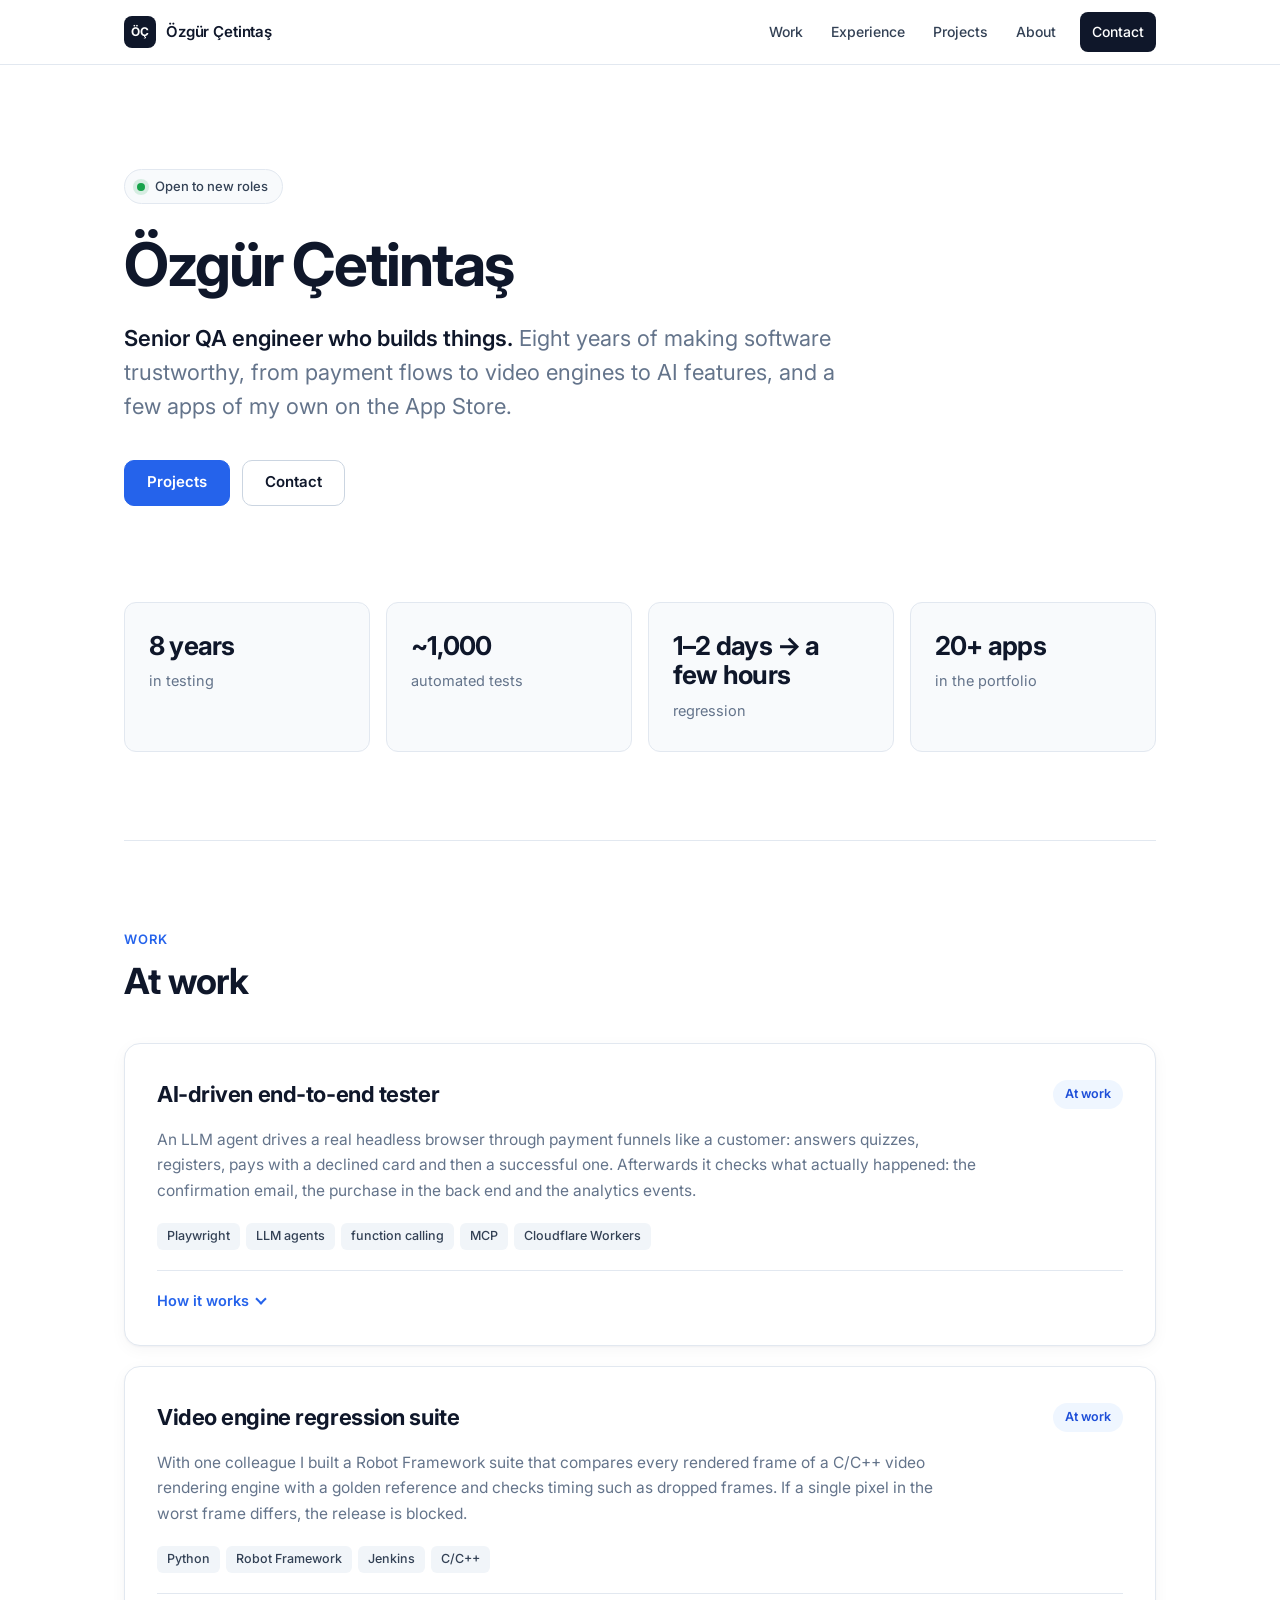
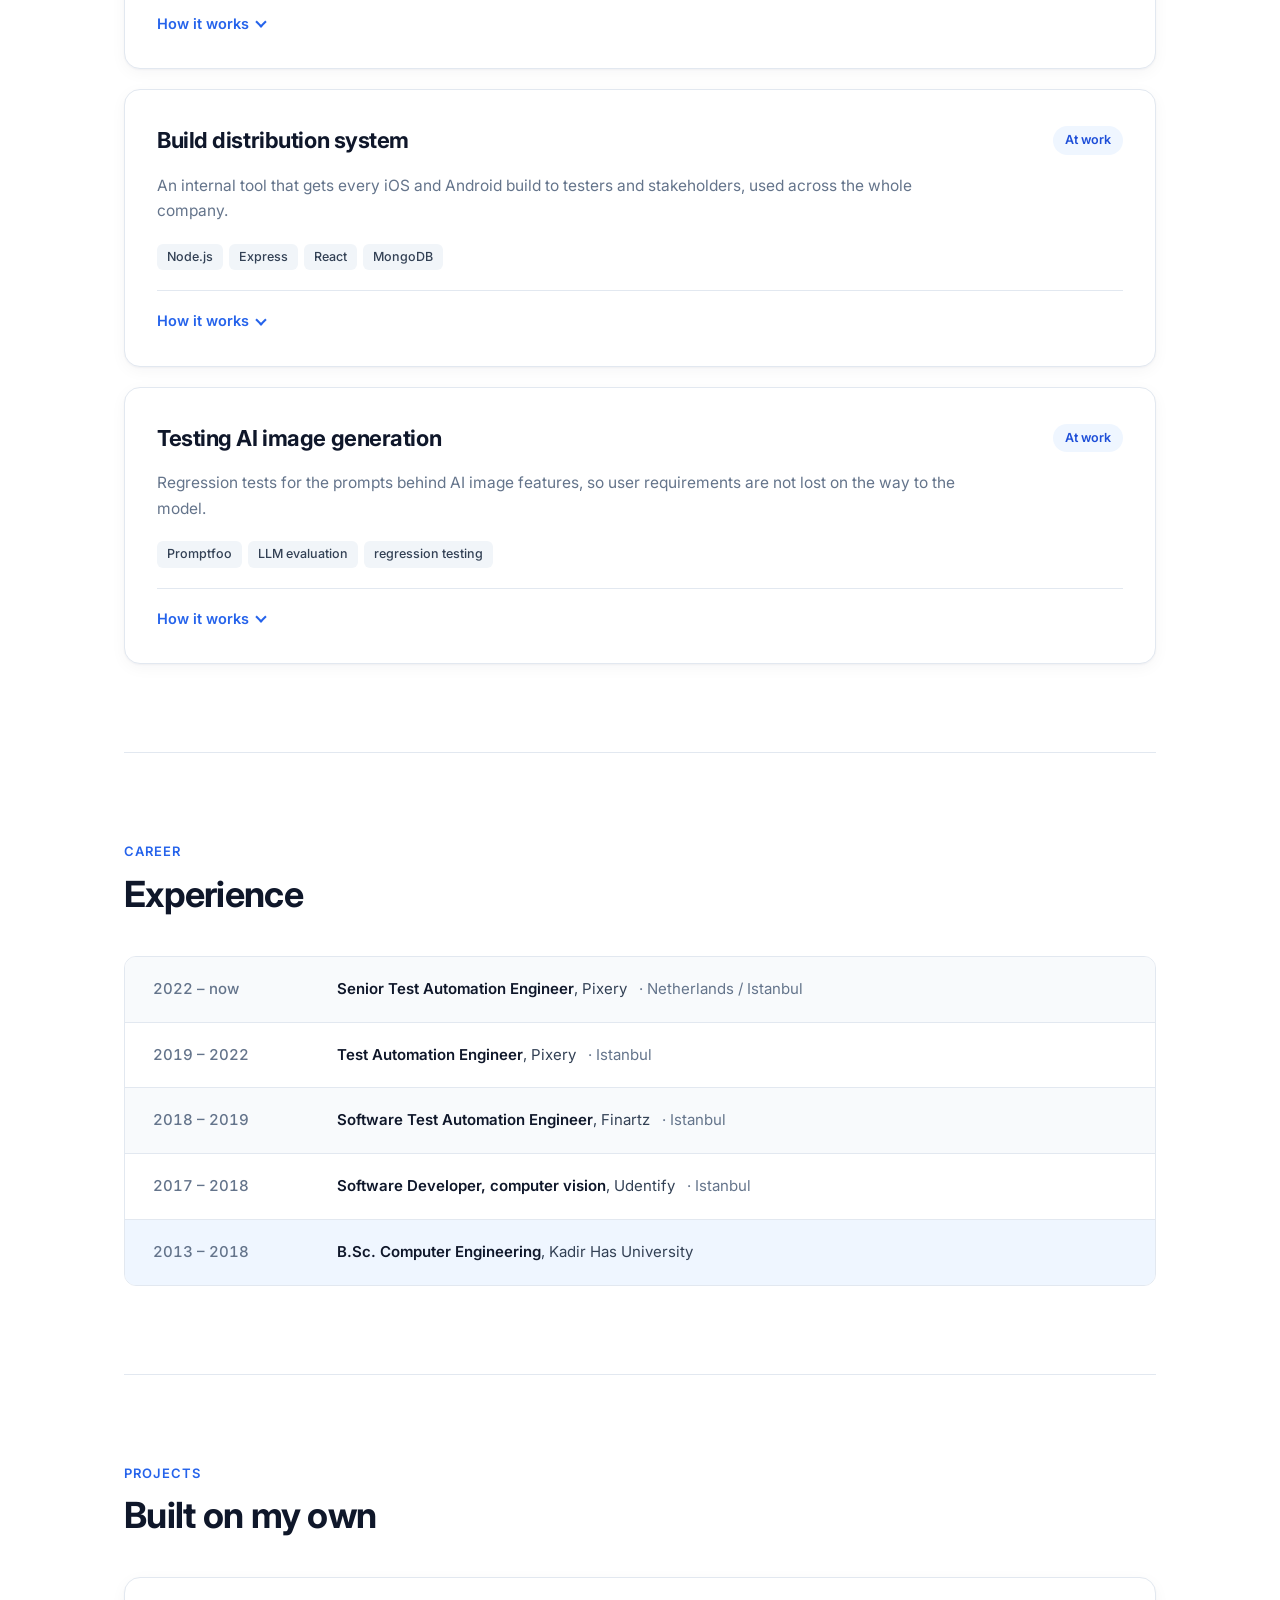
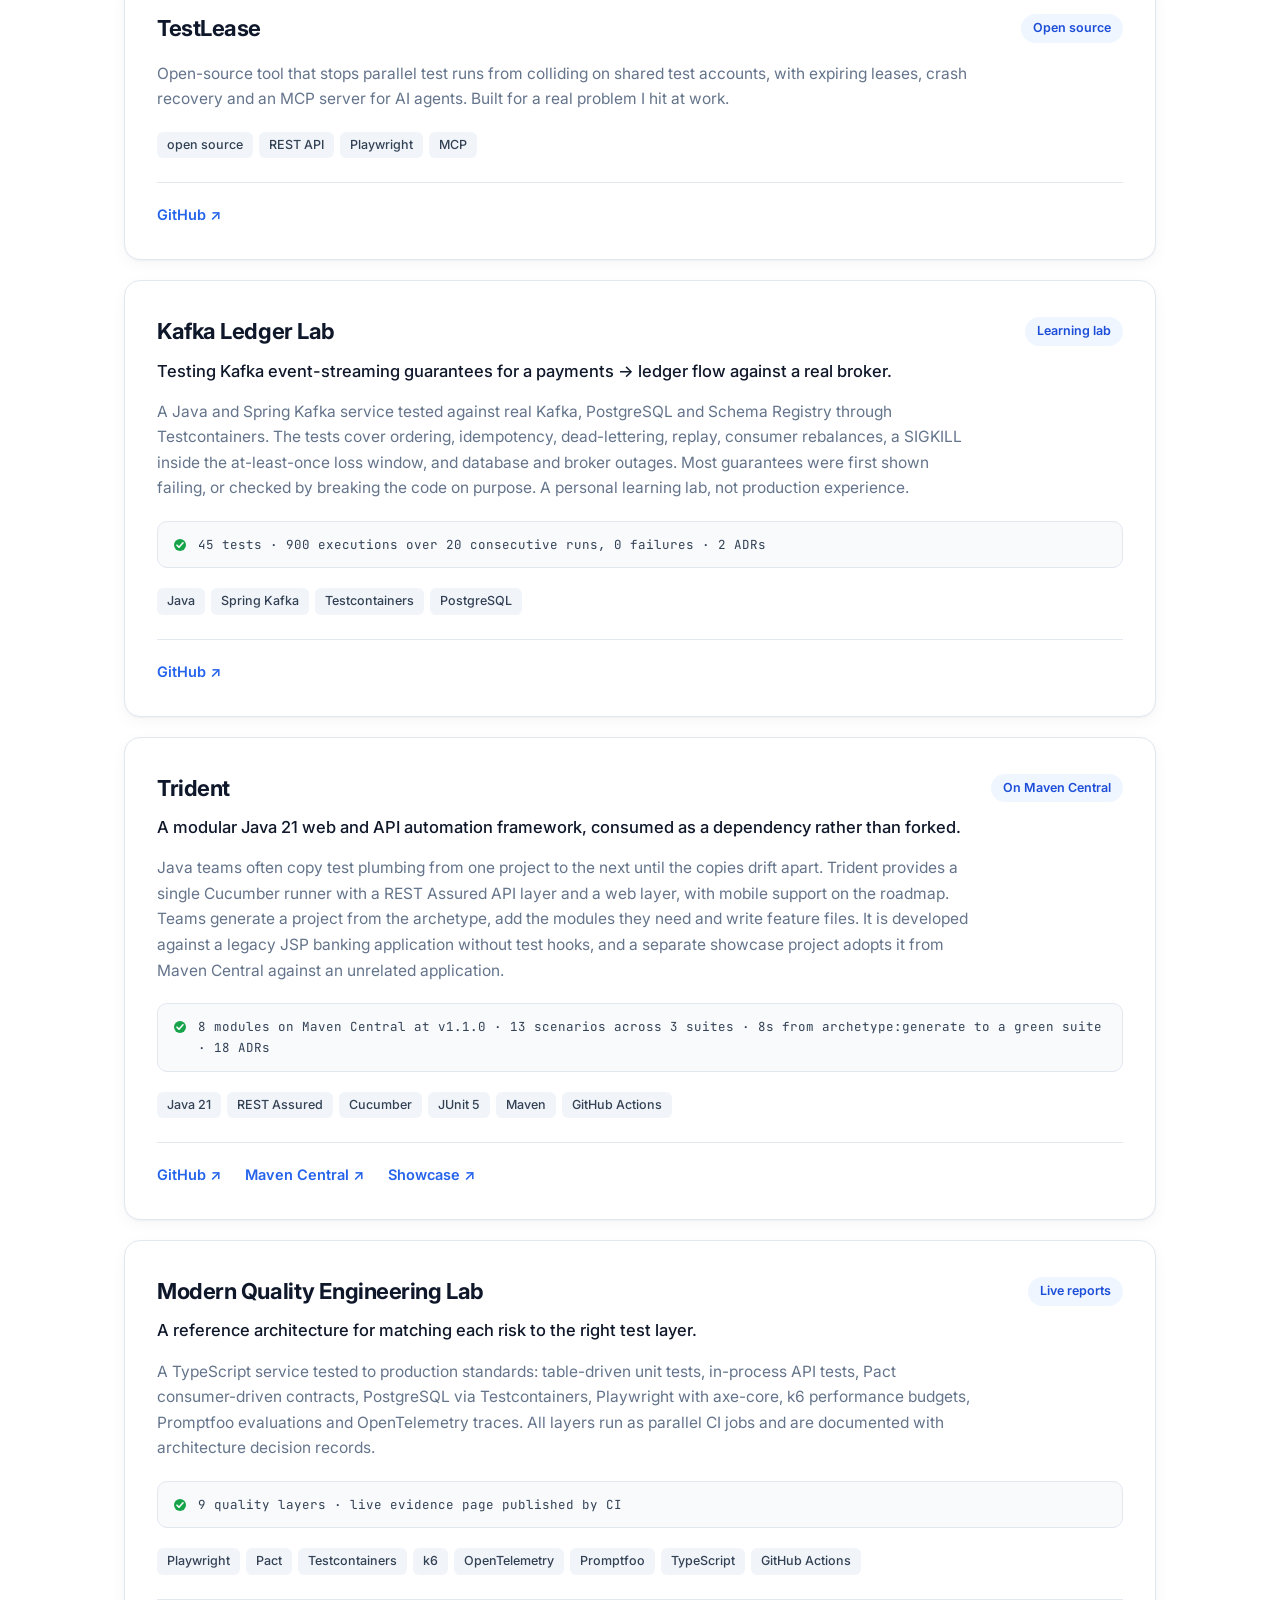
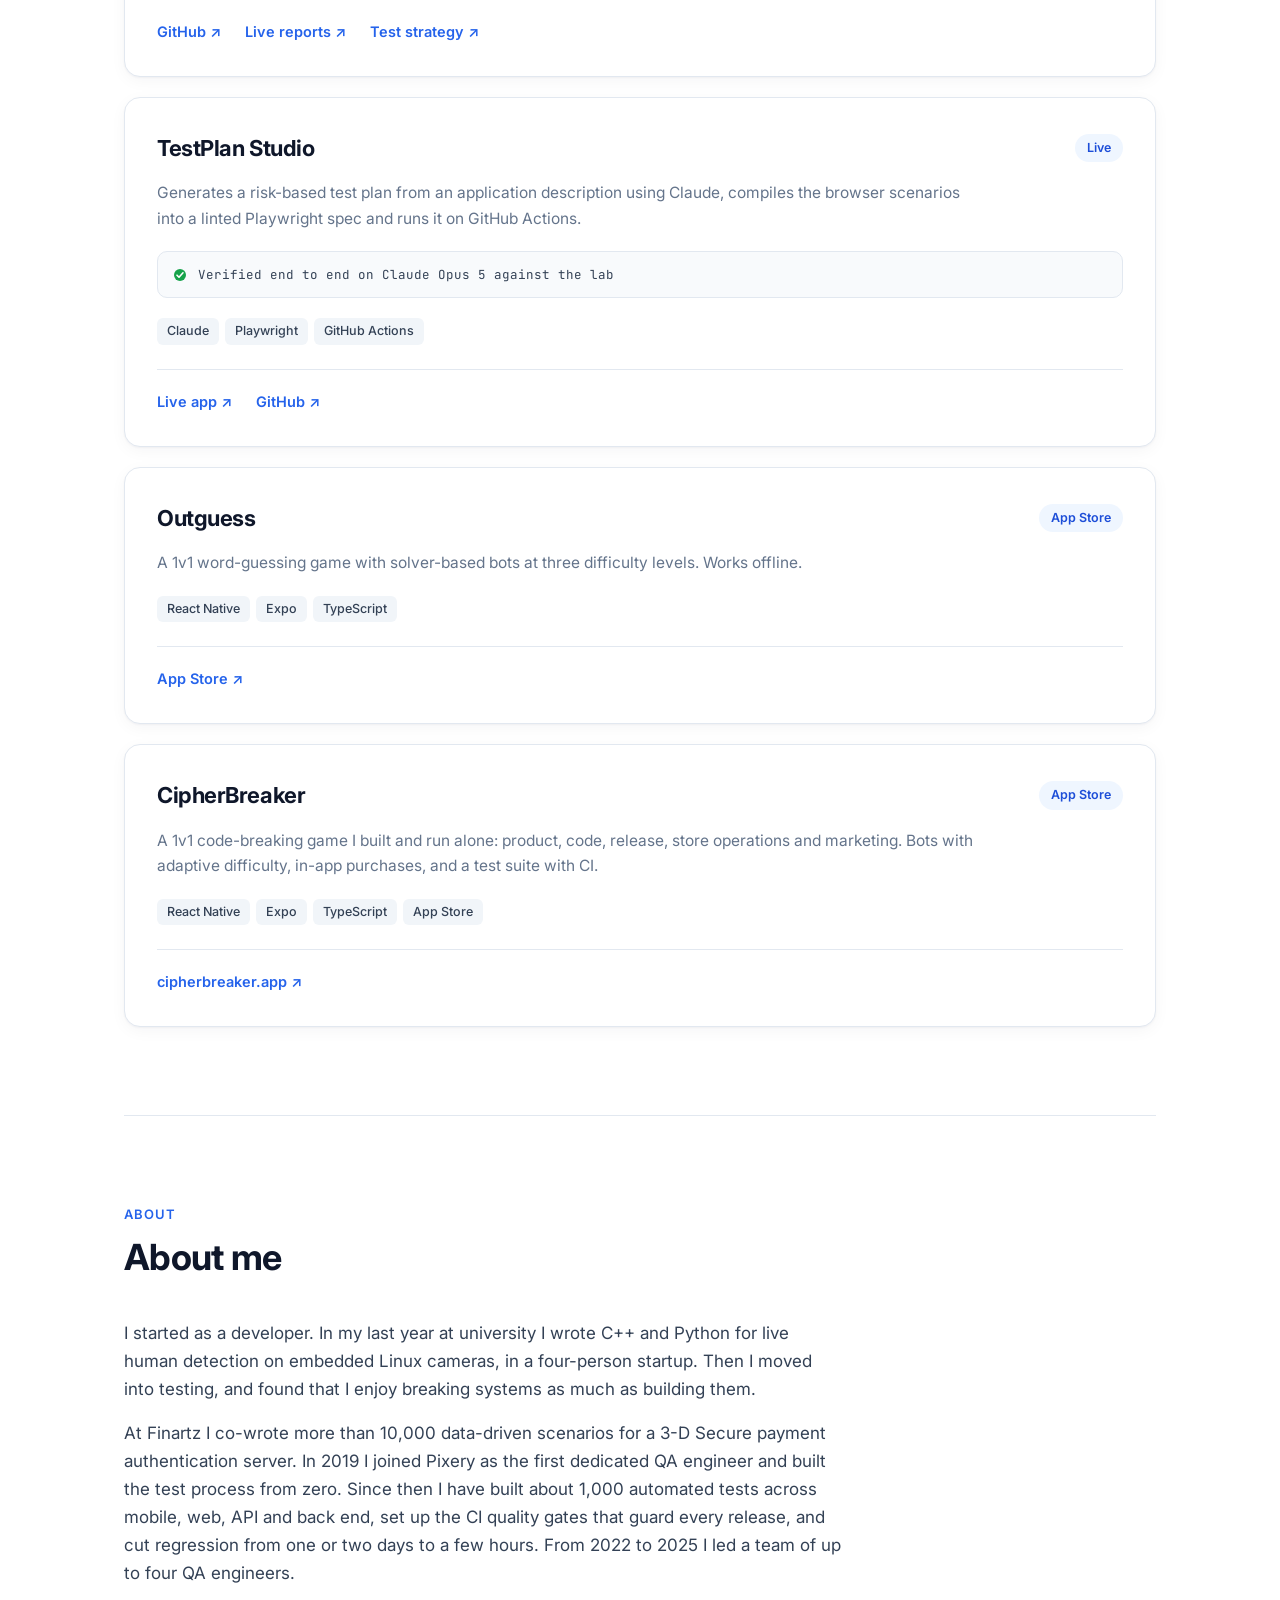
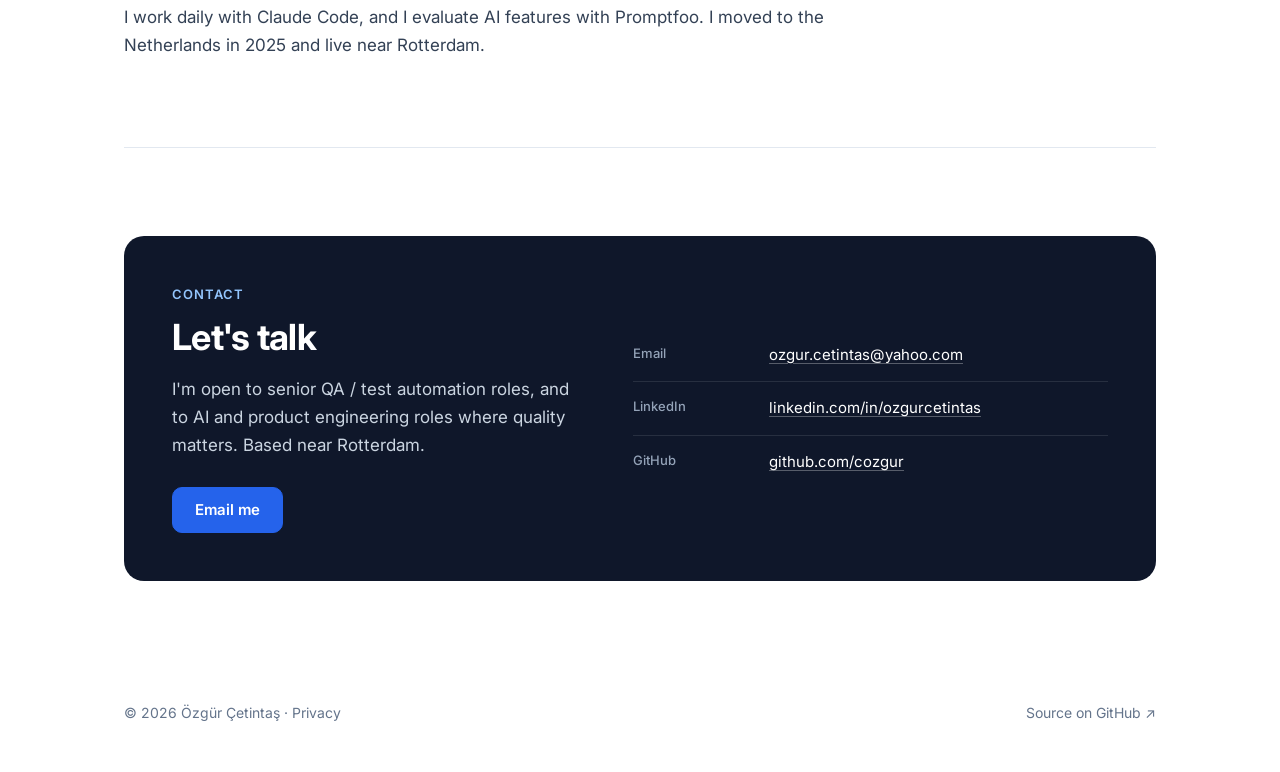
==== site/index.html @ e29d18ba "Add the Kafka Ledger Lab card, second in "Built on my own" - Learning-lab badge; links to github.com" ====
<!doctype html>
<html lang="en">
  <head>
    <meta charset="utf-8" />
    <meta name="viewport" content="width=device-width, initial-scale=1" />
    <title>Özgür Çetintaş - Quality Engineer &amp; Builder</title>
    <meta
      name="description"
      content="Senior QA engineer who builds things. Eight years of making software trustworthy, from payment flows to video engines to AI features, and a few apps of my own on the App Store."
    />
    <meta name="color-scheme" content="light" />
    <meta property="og:title" content="Özgür Çetintaş - Quality Engineer &amp; Builder" />
    <meta property="og:description" content="Senior QA engineer who builds things. Eight years of making software trustworthy, from payment flows to video engines to AI features, and a few apps of my own on the App Store." />
    <meta property="og:url" content="https://ozgurcetintas.dev/" />
    <meta property="og:type" content="website" />
    <meta property="og:image" content="https://ozgurcetintas.dev/assets/og.png?v=2026-11" />
    <meta property="og:image:alt" content="Özgür Çetintaş - Quality Engineer &amp; Builder" />
    <meta property="og:image:width" content="1200" />
    <meta property="og:image:height" content="630" />
    <meta name="twitter:card" content="summary_large_image" />
    <meta name="twitter:title" content="Özgür Çetintaş - Quality Engineer &amp; Builder" />
    <meta name="twitter:description" content="Senior QA engineer who builds things. Eight years of making software trustworthy, from payment flows to video engines to AI features, and a few apps of my own on the App Store." />
    <meta name="twitter:image" content="https://ozgurcetintas.dev/assets/og.png?v=2026-11" />
    <link rel="canonical" href="https://ozgurcetintas.dev/" />
    <link rel="icon" href="data:image/svg+xml,%3Csvg xmlns='http://www.w3.org/2000/svg' viewBox='0 0 32 32'%3E%3Crect width='32' height='32' rx='7' fill='%230F172A'/%3E%3Ctext x='16' y='21.5' text-anchor='middle' font-family='Arial,sans-serif' font-weight='700' font-size='14' fill='%23FFFFFF'%3E%C3%96%C3%87%3C/text%3E%3C/svg%3E" />
    <link rel="preconnect" href="https://fonts.googleapis.com" />
    <link rel="preconnect" href="https://fonts.gstatic.com" crossorigin />
    <link
      href="https://fonts.googleapis.com/css2?family=Inter:wght@400;500;600;700&family=JetBrains+Mono:wght@400;500&display=swap"
      rel="stylesheet"
    />
    <link rel="stylesheet" href="styles.css?v=2026-11c" />
    <script type="application/ld+json">
      {
        "@context": "https://schema.org",
        "@type": "Person",
        "name": "Özgür Çetintaş",
        "jobTitle": "Senior Test Automation Engineer",
        "url": "https://ozgurcetintas.dev/",
        "address": { "@type": "PostalAddress", "addressLocality": "Rotterdam area", "addressCountry": "NL" },
        "alumniOf": "Kadir Has University",
        "sameAs": ["https://www.linkedin.com/in/ozgurcetintas/", "https://github.com/cozgur"],
        "knowsAbout": ["Test automation", "Playwright", "LLM agents", "MCP", "Robot Framework", "React Native", "TypeScript", "Python", "CI/CD", "LLM evaluation"]
      }
    </script>
  </head>
  <body>
    <a class="skip" href="#work">Skip to work</a>

    <header class="topbar">
      <div class="topbar-inner">
        <a class="brand" href="#top" aria-label="Özgür Çetintaş, back to top">
          <span class="monogram" aria-hidden="true">ÖÇ</span>
          <strong>Özgür Çetintaş</strong>
        </a>
        <nav class="topnav" aria-label="Page">
          <a href="#work">Work</a>
          <a href="#experience">Experience</a>
          <a href="#projects">Projects</a>
          <a href="#about">About</a>
          <a class="nav-cta" href="#contact">Contact</a>
        </nav>
      </div>
    </header>

    <main class="page" id="top">
      <!-- Hero -->
      <section class="hero" aria-labelledby="hero-title">
        <p class="status"><span class="dot" aria-hidden="true"></span>Open to new roles</p>
        <h1 id="hero-title">Özgür Çetintaş</h1>
        <p class="lede">
          <strong>Senior QA engineer who builds things.</strong> Eight years of making software trustworthy, from
          payment flows to video engines to AI features, and a few apps of my own on the App Store.
        </p>
        <div class="cta">
          <a class="btn primary" href="#projects">Projects</a>
          <a class="btn" href="#contact">Contact</a>
        </div>
      </section>

      <!-- Impact -->
      <section id="impact" class="impact-strip" aria-label="In numbers">
        <ul class="impact">
          <li class="tile">
            <span class="figure">8 years</span>
            <span class="caption">in testing</span>
          </li>
          <li class="tile">
            <span class="figure">~1,000</span>
            <span class="caption">automated tests</span>
          </li>
          <li class="tile">
            <span class="figure">1–2 days → a few hours</span>
            <span class="caption">regression</span>
          </li>
          <li class="tile">
            <span class="figure">20+ apps</span>
            <span class="caption">in the portfolio</span>
          </li>
        </ul>
      </section>

      <!-- At work -->
      <section id="work" aria-labelledby="work-title">
        <div class="section-head">
          <p class="section-label">Work</p>
          <h2 id="work-title">At work</h2>
        </div>
        <ol class="cards">
          <li class="card">
            <header>
              <h3>AI-driven end-to-end tester</h3>
              <span class="stamp">At work</span>
            </header>
            <p class="desc">
              An LLM agent drives a real headless browser through payment funnels like a customer: answers quizzes,
              registers, pays with a declined card and then a successful one. Afterwards it checks what actually
              happened: the confirmation email, the purchase in the back end and the analytics events.
            </p>
            <ul class="badges" aria-label="Technologies">
              <li>Playwright</li><li>LLM agents</li><li>function calling</li><li>MCP</li><li>Cloudflare Workers</li>
            </ul>
            <details class="how">
              <summary>How it works</summary>
              <dl>
                <div>
                  <dt>Problem</dt>
                  <dd>Our internal funnel builder ships many onboarding, quiz and paywall funnels, each ending in a real registration and payment. Checking them by hand before and after every release did not scale, and nobody had asked for automation. I built it on my own initiative.</dd>
                </div>
                <div>
                  <dt>What I built</dt>
                  <dd>A Playwright headless browser driven by an LLM agent (function calling) that reads the accessibility tree and acts like a customer: answers the quiz, registers, pays with a declined card and then a successful one in payment-provider sandboxes. Then it checks real outcomes, not the UI: the confirmation email, the purchase granted in the back end and the analytics events. It runs from the editor, on a schedule for regression, or from an AI assistant through MCP tools, with A/B variants, locales and viewports. Each run leaves step logs, screenshots, a session replay and a Slack alert on failure.</dd>
                </div>
                <div>
                  <dt>What it caught</dt>
                  <dd>Reviewing the tester&rsquo;s own code, I found retry logic that could charge a payment twice (I fixed it) and a race condition in the cancel flow (a developer fixed it).</dd>
                </div>
              </dl>
            </details>
          </li>

          <li class="card">
            <header>
              <h3>Video engine regression suite</h3>
              <span class="stamp">At work</span>
            </header>
            <p class="desc">
              With one colleague I built a Robot Framework suite that compares every rendered frame of a C/C++ video
              rendering engine with a golden reference and checks timing such as dropped frames. If a single pixel in
              the worst frame differs, the release is blocked.
            </p>
            <ul class="badges" aria-label="Technologies">
              <li>Python</li><li>Robot Framework</li><li>Jenkins</li><li>C/C++</li>
            </ul>
            <details class="how">
              <summary>How it works</summary>
              <dl>
                <div>
                  <dt>Problem</dt>
                  <dd>Our core product was a cross-platform video rendering engine with a C/C++ core. Regressions were checked by a manually triggered process, and visual or timing bugs could reach a release.</dd>
                </div>
                <div>
                  <dt>What I built</dt>
                  <dd>In 2021, with one colleague, a Robot Framework suite with our own Python keyword libraries, running in Jenkins and still in use. It compares every rendered frame with a golden reference (PSNR on the worst frame, plus bit-exact MD5 checks per frame), and analyses timing from frame timestamps: jitter, dropped and duplicated frames. A fault injector generates streams with known defects to prove the checks actually detect them. Suites are tagged by requirement and run in parallel.</dd>
                </div>
                <div>
                  <dt>What it changed</dt>
                  <dd>Any result below the threshold blocked the release. It caught real failures caused by non-deterministic effects; each was root-caused with the engine team before the reference was updated. One flaky check taught me to verify the measurement first: the test sometimes captured a frame before rendering finished, so I made it wait for a reliable completion signal.</dd>
                </div>
              </dl>
            </details>
          </li>

          <li class="card">
            <header>
              <h3>Build distribution system</h3>
              <span class="stamp">At work</span>
            </header>
            <p class="desc">An internal tool that gets every iOS and Android build to testers and stakeholders, used across the whole company.</p>
            <ul class="badges" aria-label="Technologies">
              <li>Node.js</li><li>Express</li><li>React</li><li>MongoDB</li>
            </ul>
            <details class="how">
              <summary>How it works</summary>
              <dl>
                <div>
                  <dt>Problem</dt>
                  <dd>Testers and stakeholders needed the right app build quickly, with clear versions, across many apps.</dd>
                </div>
                <div>
                  <dt>What I built</dt>
                  <dd>A web app on the MERN stack (MongoDB, Express, React, Node.js) that distributes IPA and APK builds and tracks versions, similar to TestFlight or Firebase App Distribution. I wrote it around 2024 and still maintain it.</dd>
                </div>
              </dl>
            </details>
          </li>

          <li class="card">
            <header>
              <h3>Testing AI image generation</h3>
              <span class="stamp">At work</span>
            </header>
            <p class="desc">Regression tests for the prompts behind AI image features, so user requirements are not lost on the way to the model.</p>
            <ul class="badges" aria-label="Technologies">
              <li>Promptfoo</li><li>LLM evaluation</li><li>regression testing</li>
            </ul>
            <details class="how">
              <summary>How it works</summary>
              <dl>
                <div>
                  <dt>Problem</dt>
                  <dd>In our image-generation features, a user&rsquo;s requirement, for example a specific colour or &ldquo;no text or logo&rdquo;, could get lost while the app built the prompt for the model.</dd>
                </div>
                <div>
                  <dt>What I built</dt>
                  <dd>Promptfoo test scenarios that check the generated prompt against the user&rsquo;s requirements, and re-run the same inputs after every template change to compare old and new versions. The images themselves are reviewed manually.</dd>
                </div>
                <div>
                  <dt>What it changed</dt>
                  <dd>I made mandatory requirements explicit in the template and added each failure to regression. Store reviews complaining about irrelevant images went down.</dd>
                </div>
              </dl>
            </details>
          </li>
        </ol>
      </section>

      <!-- Experience -->
      <section id="experience" aria-labelledby="experience-title">
        <div class="section-head">
          <p class="section-label">Career</p>
          <h2 id="experience-title">Experience</h2>
        </div>
        <dl class="matrix timeline">
          <div>
            <dt>2022 – now</dt>
            <dd><strong>Senior Test Automation Engineer</strong>, Pixery <span>Netherlands / Istanbul</span></dd>
          </div>
          <div>
            <dt>2019 – 2022</dt>
            <dd><strong>Test Automation Engineer</strong>, Pixery <span>Istanbul</span></dd>
          </div>
          <div>
            <dt>2018 – 2019</dt>
            <dd><strong>Software Test Automation Engineer</strong>, Finartz <span>Istanbul</span></dd>
          </div>
          <div>
            <dt>2017 – 2018</dt>
            <dd><strong>Software Developer, computer vision</strong>, Udentify <span>Istanbul</span></dd>
          </div>
          <div class="edu">
            <dt>2013 – 2018</dt>
            <dd><strong>B.Sc. Computer Engineering</strong>, Kadir Has University</dd>
          </div>
        </dl>
      </section>

      <!-- Built on my own -->
      <section id="projects" aria-labelledby="projects-title">
        <div class="section-head">
          <p class="section-label">Projects</p>
          <h2 id="projects-title">Built on my own</h2>
        </div>
        <ol class="cards">
          <li class="card">
            <header>
              <h3>TestLease</h3>
              <span class="stamp">Open source</span>
            </header>
            <p class="desc">
              Open-source tool that stops parallel test runs from colliding on shared test accounts, with expiring
              leases, crash recovery and an MCP server for AI agents. Built for a real problem I hit at work.
            </p>
            <ul class="badges" aria-label="Technologies">
              <li>open source</li><li>REST API</li><li>Playwright</li><li>MCP</li>
            </ul>
            <p class="links">
              <a href="https://github.com/testlease/testlease" target="_blank" rel="noopener">GitHub ↗</a>
            </p>
          </li>

          <li class="card">
            <header>
              <h3>Kafka Ledger Lab</h3>
              <span class="stamp">Learning lab</span>
            </header>
            <p class="summary">Testing Kafka event-streaming guarantees for a payments → ledger flow against a real broker.</p>
            <p class="desc">
              A Java and Spring Kafka service tested against real Kafka, PostgreSQL and Schema Registry through
              Testcontainers. The tests cover ordering, idempotency, dead-lettering, replay, consumer rebalances, a
              SIGKILL inside the at-least-once loss window, and database and broker outages. Most guarantees were first
              shown failing, or checked by breaking the code on purpose. A personal learning lab, not production experience.
            </p>
            <p class="facts">45 tests · 900 executions over 20 consecutive runs, 0 failures · 2 ADRs</p>
            <ul class="badges" aria-label="Technologies">
              <li>Java</li><li>Spring Kafka</li><li>Testcontainers</li><li>PostgreSQL</li>
            </ul>
            <p class="links">
              <a href="https://github.com/cozgur/kafka-ledger-lab-java" target="_blank" rel="noopener">GitHub ↗</a>
            </p>
          </li>

          <li class="card">
            <header>
              <h3>Trident</h3>
              <span class="stamp">On Maven Central</span>
            </header>
            <p class="summary">A modular Java 21 web and API automation framework, consumed as a dependency rather than forked.</p>
            <p class="desc">
              Java teams often copy test plumbing from one project to the next until the copies drift apart. Trident
              provides a single Cucumber runner with a REST Assured API layer and a web layer, with mobile support on
              the roadmap. Teams generate a project from the archetype, add the modules they need and write feature files.
              It is developed against a legacy JSP banking application without test hooks, and a separate showcase
              project adopts it from Maven Central against an unrelated application.
            </p>
            <p class="facts" data-facts="trident">8 modules on Maven Central at v1.1.0 · 13 scenarios across 3 suites · 8s from archetype:generate to a green suite · 18 ADRs</p>
            <ul class="badges" aria-label="Technologies">
              <li>Java 21</li><li>REST Assured</li><li>Cucumber</li><li>JUnit 5</li><li>Maven</li><li>GitHub Actions</li>
            </ul>
            <p class="links">
              <a href="https://github.com/cozgur/trident" target="_blank" rel="noopener">GitHub ↗</a>
              <a href="https://central.sonatype.com/namespace/dev.ozgurcetintas.trident" target="_blank" rel="noopener">Maven Central ↗</a>
              <a href="https://github.com/cozgur/trident-showcase" target="_blank" rel="noopener">Showcase ↗</a>
            </p>
          </li>

          <li class="card">
            <header>
              <h3>Modern Quality Engineering Lab</h3>
              <span class="stamp">Live reports</span>
            </header>
            <p class="summary">A reference architecture for matching each risk to the right test layer.</p>
            <p class="desc">
              A TypeScript service tested to production standards: table-driven unit tests, in-process API tests,
              Pact consumer-driven contracts, PostgreSQL via Testcontainers, Playwright with axe-core, k6 performance
              budgets, Promptfoo evaluations and OpenTelemetry traces. All layers run as parallel CI jobs and are
              documented with architecture decision records.
            </p>
            <p class="facts" data-facts="lab">9 quality layers · live evidence page published by CI</p>
            <ul class="badges" aria-label="Technologies">
              <li>Playwright</li><li>Pact</li><li>Testcontainers</li><li>k6</li><li>OpenTelemetry</li><li>Promptfoo</li><li>TypeScript</li><li>GitHub Actions</li>
            </ul>
            <p class="links">
              <a href="https://github.com/cozgur/modern-quality-engineering-lab" target="_blank" rel="noopener">GitHub ↗</a>
              <a href="https://lab.ozgurcetintas.dev/" target="_blank" rel="noopener">Live reports ↗</a>
              <a href="https://github.com/cozgur/modern-quality-engineering-lab/blob/main/docs/test-strategy.md" target="_blank" rel="noopener">Test strategy ↗</a>
            </p>
          </li>

          <li class="card">
            <header>
              <h3>TestPlan Studio</h3>
              <span class="stamp">Live</span>
            </header>
            <p class="desc">
              Generates a risk-based test plan from an application description using Claude, compiles the browser
              scenarios into a linted Playwright spec and runs it on GitHub Actions.
            </p>
            <p class="facts" data-facts="studio">Verified end to end on Claude Opus 5 against the lab</p>
            <ul class="badges" aria-label="Technologies">
              <li>Claude</li><li>Playwright</li><li>GitHub Actions</li>
            </ul>
            <p class="links">
              <a href="https://studio.ozgurcetintas.dev/" target="_blank" rel="noopener">Live app ↗</a>
              <a href="https://github.com/cozgur/testplan-studio" target="_blank" rel="noopener">GitHub ↗</a>
            </p>
          </li>

          <li class="card">
            <header>
              <h3>Outguess</h3>
              <span class="stamp">App Store</span>
            </header>
            <p class="desc">A 1v1 word-guessing game with solver-based bots at three difficulty levels. Works offline.</p>
            <ul class="badges" aria-label="Technologies">
              <li>React Native</li><li>Expo</li><li>TypeScript</li>
            </ul>
            <p class="links">
              <a href="https://apps.apple.com/app/id6808974621" target="_blank" rel="noopener">App Store ↗</a>
            </p>
          </li>

          <li class="card">
            <header>
              <h3>CipherBreaker</h3>
              <span class="stamp">App Store</span>
            </header>
            <p class="desc">
              A 1v1 code-breaking game I built and run alone: product, code, release, store operations and marketing.
              Bots with adaptive difficulty, in-app purchases, and a test suite with CI.
            </p>
            <ul class="badges" aria-label="Technologies">
              <li>React Native</li><li>Expo</li><li>TypeScript</li><li>App Store</li>
            </ul>
            <p class="links">
              <a href="https://cipherbreaker.app" target="_blank" rel="noopener">cipherbreaker.app ↗</a>
            </p>
          </li>

          <!--
          <li class="card">
            <header>
              <h3>Postklar</h3>
              <span class="stamp">Coming soon</span>
            </header>
            <p class="desc">An iOS app that explains official letters in 50+ languages, coming soon.</p>
          </li>
          -->
        </ol>
      </section>

      <!-- About -->
      <section id="about" aria-labelledby="about-title">
        <div class="section-head">
          <p class="section-label">About</p>
          <h2 id="about-title">About me</h2>
        </div>
        <div class="prose">
          <p>
            I started as a developer. In my last year at university I wrote C++ and Python for live human detection on
            embedded Linux cameras, in a four-person startup. Then I moved into testing, and found that I enjoy breaking
            systems as much as building them.
          </p>
          <p>
            At Finartz I co-wrote more than 10,000 data-driven scenarios for a 3-D Secure payment authentication
            server. In 2019 I joined Pixery as the first dedicated QA engineer and built the test process from zero.
            Since then I have built about 1,000 automated tests across mobile, web, API and back end, set up the CI
            quality gates that guard every release, and cut regression from one or two days to a few hours. From 2022
            to 2025 I led a team of up to four QA engineers.
          </p>
          <p>
            I work daily with Claude Code, and I evaluate AI features with Promptfoo. I moved to the Netherlands in
            2025 and live near Rotterdam.
          </p>
        </div>
      </section>

      <!-- Contact -->
      <section id="contact" aria-labelledby="contact-title">
        <div class="contact-panel">
          <div class="contact-intro">
            <p class="section-label">Contact</p>
            <h2 id="contact-title">Let's talk</h2>
            <p>
              I'm open to senior QA / test automation roles, and to AI and product engineering roles where quality
              matters. Based near Rotterdam.
            </p>
            <a class="btn primary email" data-user="ozgur.cetintas" data-domain="yahoo.com" data-keep-label href="#contact">Email me</a>
          </div>
          <dl class="contact">
            <div>
              <dt>Email</dt>
              <dd><a class="email" data-user="ozgur.cetintas" data-domain="yahoo.com" href="#contact">ozgur.cetintas [at] yahoo.com</a></dd>
            </div>
            <div>
              <dt>LinkedIn</dt>
              <dd><a href="https://www.linkedin.com/in/ozgurcetintas/" target="_blank" rel="noopener">linkedin.com/in/ozgurcetintas</a></dd>
            </div>
            <div>
              <dt>GitHub</dt>
              <dd><a href="https://github.com/cozgur" target="_blank" rel="noopener">github.com/cozgur</a></dd>
            </div>
          </dl>
        </div>
      </section>
    </main>

    <footer class="footer">
      <span>© 2026 Özgür Çetintaş · <a href="privacy/">Privacy</a></span>
      <span><a href="https://github.com/cozgur/ozgurcetintas.dev" target="_blank" rel="noopener">Source on GitHub ↗</a></span>
    </footer>
    <script>
      // The address is assembled here so it never sits in the HTML for scrapers.
      document.querySelectorAll('a.email').forEach((a) => {
        const address = a.dataset.user + '@' + a.dataset.domain;
        a.href = 'mailto:' + address;
        if (!a.hasAttribute('data-keep-label')) a.textContent = address;
      });
    </script>
  </body>
</html>
---- site/styles.css ----
/* ozgurcetintas.dev: a clean, single-page professional portfolio. */

:root {
  --bg: #ffffff;
  --bg-soft: #f8fafc;
  --surface: #ffffff;
  --ink: #0f172a;
  --ink-2: #334155;
  --muted: #64748b;
  --line: #e2e8f0;
  --line-strong: #cbd5e1;
  --accent: #2563eb;
  --accent-ink: #1d4ed8;
  --accent-soft: #eff6ff;
  --ok: #16a34a;
  --radius: 12px;
  --shadow: 0 1px 2px rgba(15, 23, 42, 0.04), 0 4px 16px rgba(15, 23, 42, 0.04);
  --shadow-hover: 0 2px 4px rgba(15, 23, 42, 0.05), 0 12px 32px rgba(15, 23, 42, 0.08);
  --sans: 'Inter', system-ui, -apple-system, 'Segoe UI', Roboto, sans-serif;
  --mono: 'JetBrains Mono', ui-monospace, SFMono-Regular, Menlo, monospace;
  --max: 1080px;
}

*,
*::before,
*::after {
  box-sizing: border-box;
}

html {
  scroll-behavior: smooth;
  scroll-padding-top: 80px;
  -webkit-text-size-adjust: 100%;
}

body {
  margin: 0;
  background: var(--bg);
  color: var(--ink-2);
  font: 16px/1.65 var(--sans);
  -webkit-font-smoothing: antialiased;
  text-rendering: optimizeLegibility;
}

h1,
h2,
h3 {
  color: var(--ink);
  margin: 0;
  letter-spacing: -0.02em;
}

p {
  margin: 0;
}

a {
  color: var(--accent);
  text-decoration: none;
}

a:hover {
  color: var(--accent-ink);
  text-decoration: underline;
  text-underline-offset: 3px;
}

a:focus-visible,
.btn:focus-visible {
  outline: 2px solid var(--accent);
  outline-offset: 3px;
  border-radius: 6px;
}

.mono {
  font-family: var(--mono);
  font-size: 0.9em;
}

.skip {
  position: absolute;
  left: -9999px;
  top: 8px;
  z-index: 100;
  background: var(--ink);
  color: #fff;
  padding: 8px 14px;
  border-radius: 8px;
}

.skip:focus {
  left: 16px;
}

/* ---------- Top bar ---------- */

.topbar {
  position: sticky;
  top: 0;
  z-index: 50;
  background: rgba(255, 255, 255, 0.85);
  backdrop-filter: saturate(180%) blur(12px);
  -webkit-backdrop-filter: saturate(180%) blur(12px);
  border-bottom: 1px solid var(--line);
}

.topbar-inner {
  max-width: var(--max);
  margin: 0 auto;
  padding: 0 24px;
  height: 64px;
  display: flex;
  align-items: center;
  justify-content: space-between;
  gap: 24px;
}

.brand {
  display: inline-flex;
  align-items: center;
  gap: 10px;
  color: var(--ink);
  font-size: 15px;
}

.brand:hover {
  color: var(--ink);
  text-decoration: none;
}

.brand strong {
  font-weight: 600;
  letter-spacing: -0.01em;
}

.monogram {
  display: inline-grid;
  place-items: center;
  width: 32px;
  height: 32px;
  border-radius: 8px;
  background: var(--ink);
  color: #fff;
  font-size: 12px;
  font-weight: 700;
  letter-spacing: 0.02em;
}

.topnav {
  display: flex;
  align-items: center;
  gap: 4px;
}

.topnav a {
  color: var(--ink-2);
  font-size: 14px;
  font-weight: 500;
  padding: 8px 12px;
  border-radius: 8px;
}

.topnav a:hover {
  color: var(--ink);
  background: var(--bg-soft);
  text-decoration: none;
}

.topnav .nav-cta {
  margin-left: 8px;
  background: var(--ink);
  color: #fff;
}

.topnav .nav-cta:hover {
  background: #1e293b;
  color: #fff;
}

/* ---------- Layout ---------- */

.page {
  max-width: var(--max);
  margin: 0 auto;
  padding: 0 24px;
}

.page > section {
  padding: 88px 0;
  border-top: 1px solid var(--line);
}

.page > section:first-child {
  border-top: 0;
}

.section-head {
  max-width: 720px;
  margin-bottom: 40px;
}

.section-label {
  display: block;
  color: var(--accent);
  font-size: 13px;
  font-weight: 600;
  letter-spacing: 0.08em;
  text-transform: uppercase;
  margin-bottom: 10px;
}

.section-head h2,
.contact-intro h2 {
  font-size: clamp(28px, 3.4vw, 36px);
  line-height: 1.2;
  font-weight: 700;
}

.section-lede {
  margin-top: 16px;
  font-size: 17px;
  color: var(--muted);
}

/* ---------- Hero ---------- */

.hero {
  padding: 104px 0 96px !important;
}

.status {
  display: inline-flex;
  align-items: center;
  gap: 10px;
  padding: 6px 14px 6px 12px;
  border: 1px solid var(--line);
  border-radius: 999px;
  background: var(--bg-soft);
  color: var(--ink-2);
  font-size: 13px;
  font-weight: 500;
}

.dot {
  flex-shrink: 0;
  width: 8px;
  height: 8px;
  border-radius: 50%;
  background: var(--ok);
  box-shadow: 0 0 0 4px rgba(22, 163, 74, 0.15);
}

.hero h1 {
  margin-top: 28px;
  max-width: 860px;
  font-size: clamp(38px, 5.6vw, 60px);
  line-height: 1.08;
  font-weight: 700;
  letter-spacing: -0.035em;
}

.lede {
  margin-top: 24px;
  max-width: 720px;
  font-size: 22px;
  line-height: 1.55;
  color: var(--muted);
}

.lede strong {
  color: var(--ink);
  font-weight: 600;
}

.cta {
  margin-top: 36px;
  display: flex;
  flex-wrap: wrap;
  gap: 12px;
}

.btn {
  display: inline-flex;
  align-items: center;
  justify-content: center;
  height: 46px;
  padding: 0 22px;
  border-radius: 10px;
  border: 1px solid var(--line-strong);
  background: var(--surface);
  color: var(--ink);
  font-size: 15px;
  font-weight: 600;
  transition: background 0.15s, border-color 0.15s, transform 0.15s;
}

.btn:hover {
  text-decoration: none;
  color: var(--ink);
  border-color: var(--ink-2);
  transform: translateY(-1px);
}

.btn.primary {
  background: var(--accent);
  border-color: var(--accent);
  color: #fff;
}

.btn.primary:hover {
  background: var(--accent-ink);
  border-color: var(--accent-ink);
  color: #fff;
}

.btn.ghost {
  border-color: transparent;
  color: var(--ink-2);
}

.btn.ghost:hover {
  background: var(--bg-soft);
  border-color: transparent;
}

/* ---------- Impact ---------- */

.impact {
  list-style: none;
  margin: 0;
  padding: 0;
  display: grid;
  grid-template-columns: repeat(4, 1fr);
  gap: 16px;
}

.tile {
  display: flex;
  flex-direction: column;
  gap: 10px;
  padding: 28px 24px;
  border: 1px solid var(--line);
  border-radius: var(--radius);
  background: var(--bg-soft);
}

.impact-strip {
  padding: 0 0 88px !important;
  border-top: 0 !important;
}

.figure {
  color: var(--ink);
  font-size: 26px;
  line-height: 1.15;
  font-weight: 700;
  letter-spacing: -0.03em;
}

.caption {
  color: var(--muted);
  font-size: 14.5px;
  line-height: 1.55;
}

/* ---------- Fact lines (filled by scripts/facts.mjs) ---------- */

.facts {
  position: relative;
  margin-top: 14px;
  padding-left: 22px;
  color: var(--ink-2);
  font-family: var(--mono);
  font-size: 12.5px;
  line-height: 1.7;
}

.facts::before {
  content: '';
  position: absolute;
  left: 0;
  top: 5px;
  width: 12px;
  height: 12px;
  border-radius: 50%;
  background: var(--ok)
    url("data:image/svg+xml,%3Csvg xmlns='http://www.w3.org/2000/svg' viewBox='0 0 12 12'%3E%3Cpath d='M3 6.2l2 2 4-4.4' fill='none' stroke='white' stroke-width='1.6' stroke-linecap='round' stroke-linejoin='round'/%3E%3C/svg%3E")
    center / 12px no-repeat;
}

/* ---------- Project cards ---------- */

.cards {
  list-style: none;
  margin: 0;
  padding: 0;
  display: grid;
  gap: 20px;
}

.card {
  padding: 32px;
  border: 1px solid var(--line);
  border-radius: 16px;
  background: var(--surface);
  box-shadow: var(--shadow);
  transition: box-shadow 0.2s, border-color 0.2s;
}

.card:hover {
  box-shadow: var(--shadow-hover);
  border-color: var(--line-strong);
}

.card header {
  display: flex;
  align-items: center;
  justify-content: space-between;
  gap: 16px;
  flex-wrap: wrap;
}

.card h3 {
  font-size: 22px;
  font-weight: 700;
}

.stamp {
  padding: 4px 12px;
  border-radius: 999px;
  background: var(--accent-soft);
  color: var(--accent-ink);
  font-size: 12.5px;
  font-weight: 600;
  white-space: nowrap;
}

.card .summary {
  margin-top: 8px;
  color: var(--ink);
  font-size: 16.5px;
  font-weight: 500;
}

.card .desc {
  margin-top: 14px;
  color: var(--muted);
  font-size: 15.5px;
  max-width: 820px;
}

.card .facts {
  margin-top: 20px;
  padding: 12px 16px 12px 40px;
  border-radius: 10px;
  background: var(--bg-soft);
  border: 1px solid var(--line);
}

.card .facts::before {
  left: 16px;
  top: 17px;
}

.badges {
  list-style: none;
  margin: 20px 0 0;
  padding: 0;
  display: flex;
  flex-wrap: wrap;
  gap: 6px;
}

.badges li {
  padding: 3px 10px;
  border-radius: 6px;
  background: #f1f5f9;
  color: var(--ink-2);
  font-size: 12.5px;
  font-weight: 500;
}

.links {
  margin-top: 24px;
  padding-top: 20px;
  border-top: 1px solid var(--line);
  display: flex;
  flex-wrap: wrap;
  gap: 8px 24px;
}

.links a {
  font-size: 14.5px;
  font-weight: 600;
}

/* ---------- "How it works" detail on work cards ---------- */

.how {
  margin-top: 20px;
  border-top: 1px solid var(--line);
  padding-top: 16px;
}

.how summary {
  display: inline-flex;
  align-items: center;
  gap: 8px;
  cursor: pointer;
  list-style: none;
  color: var(--accent);
  font-size: 14.5px;
  font-weight: 600;
  border-radius: 6px;
}

.how summary::-webkit-details-marker {
  display: none;
}

.how summary::after {
  content: '';
  width: 8px;
  height: 8px;
  margin-top: -3px;
  border-right: 2px solid currentColor;
  border-bottom: 2px solid currentColor;
  transform: rotate(45deg);
  transition: transform 0.15s;
}

.how[open] summary::after {
  margin-top: 3px;
  transform: rotate(-135deg);
}

.how summary:hover {
  color: var(--accent-ink);
}

.how summary:focus-visible {
  outline: 2px solid var(--accent);
  outline-offset: 4px;
}

.how dl {
  margin: 16px 0 0;
  display: grid;
  gap: 14px;
  max-width: 820px;
}

.how dl > div {
  display: grid;
  grid-template-columns: 140px 1fr;
  gap: 16px;
}

.how dt {
  color: var(--ink);
  font-size: 14px;
  font-weight: 600;
}

.how dd {
  margin: 0;
  color: var(--ink-2);
  font-size: 15px;
  line-height: 1.65;
}

/* ---------- Experience ---------- */

.matrix {
  margin: 0;
  border: 1px solid var(--line);
  border-radius: var(--radius);
  overflow: hidden;
}

.matrix > div {
  display: grid;
  grid-template-columns: 240px 1fr;
  gap: 24px;
  padding: 20px 28px;
  border-top: 1px solid var(--line);
}

.matrix > div:first-child {
  border-top: 0;
}

.matrix > div:nth-child(odd) {
  background: var(--bg-soft);
}

.matrix dt {
  color: var(--ink);
  font-weight: 600;
  font-size: 15px;
}

.matrix dd {
  margin: 0;
  color: var(--ink-2);
  font-size: 15px;
}

.timeline > div {
  grid-template-columns: 160px 1fr;
}

.timeline dt {
  color: var(--muted);
  font-weight: 500;
  font-variant-numeric: tabular-nums;
}

.timeline dd strong {
  color: var(--ink);
  font-weight: 600;
}

.timeline dd span {
  margin-left: 8px;
  color: var(--muted);
}

.timeline dd span::before {
  content: '· ';
}

.timeline .edu {
  background: var(--accent-soft) !important;
}

/* ---------- Contact ---------- */

.contact-panel {
  display: grid;
  grid-template-columns: 1fr 1.15fr;
  gap: 48px;
  padding: 48px;
  border-radius: 20px;
  background: var(--ink);
  color: #cbd5e1;
}

.contact-panel .section-label {
  color: #93c5fd;
}

.contact-intro h2 {
  color: #fff;
}

.contact-intro p:not(.section-label) {
  margin: 16px 0 28px;
  font-size: 17px;
  color: #cbd5e1;
}

.contact {
  margin: 0;
  align-self: center;
}

.contact > div {
  display: grid;
  grid-template-columns: 120px 1fr;
  gap: 16px;
  padding: 14px 0;
  border-top: 1px solid rgba(255, 255, 255, 0.1);
}

.contact > div:first-child {
  border-top: 0;
}

.contact dt {
  color: #94a3b8;
  font-size: 13px;
  font-weight: 500;
}

.contact dd {
  margin: 0;
  color: #f1f5f9;
  font-size: 15px;
}

.contact a {
  color: #fff;
  text-decoration: underline;
  text-decoration-color: rgba(255, 255, 255, 0.3);
  text-underline-offset: 3px;
}

.contact a:hover {
  color: #93c5fd;
  text-decoration-color: currentColor;
}

/* ---------- Prose (privacy page) ---------- */

.prose {
  max-width: 720px;
}

.prose p {
  margin-top: 16px;
  font-size: 17px;
}

.prose p:first-child {
  margin-top: 0;
}

/* ---------- Footer ---------- */

.footer {
  max-width: var(--max);
  margin: 0 auto;
  padding: 32px 24px 48px;
  display: flex;
  justify-content: space-between;
  flex-wrap: wrap;
  gap: 12px;
  color: var(--muted);
  font-size: 14px;
}

.footer a {
  color: var(--muted);
}

.footer a:hover {
  color: var(--ink);
}

/* ---------- Responsive ---------- */

@media (max-width: 960px) {
  .impact {
    grid-template-columns: repeat(2, 1fr);
  }

  .contact-panel {
    grid-template-columns: 1fr;
    gap: 32px;
  }
}

@media (max-width: 720px) {
  .topbar-inner {
    padding: 0 16px;
    height: 56px;
  }

  .topnav a:not(.nav-cta) {
    display: none;
  }

  .page {
    padding: 0 16px;
  }

  .page > section {
    padding: 64px 0;
  }

  .hero {
    padding: 56px 0 64px !important;
  }

  .lede {
    font-size: 17px;
  }

  .status {
    border-radius: 14px;
    align-items: flex-start;
  }

  .status .dot {
    margin-top: 6px;
  }

  .cta .btn {
    flex: 1 1 auto;
  }

  .impact {
    grid-template-columns: 1fr 1fr;
  }

  .card {
    padding: 24px 20px;
  }

  .timeline dd span {
    display: block;
    margin-left: 0;
  }

  .how dl > div {
    grid-template-columns: 1fr;
    gap: 4px;
  }

  .matrix > div {
    grid-template-columns: 1fr;
    gap: 6px;
    padding: 18px 20px;
  }

  .contact-panel {
    padding: 32px 22px;
  }

  .contact > div {
    grid-template-columns: 1fr;
    gap: 2px;
  }

  .footer {
    padding: 28px 16px 40px;
  }
}

@media (prefers-reduced-motion: reduce) {
  html {
    scroll-behavior: auto;
  }

  .btn,
  .card,
  .how summary::after {
    transition: none;
  }
}
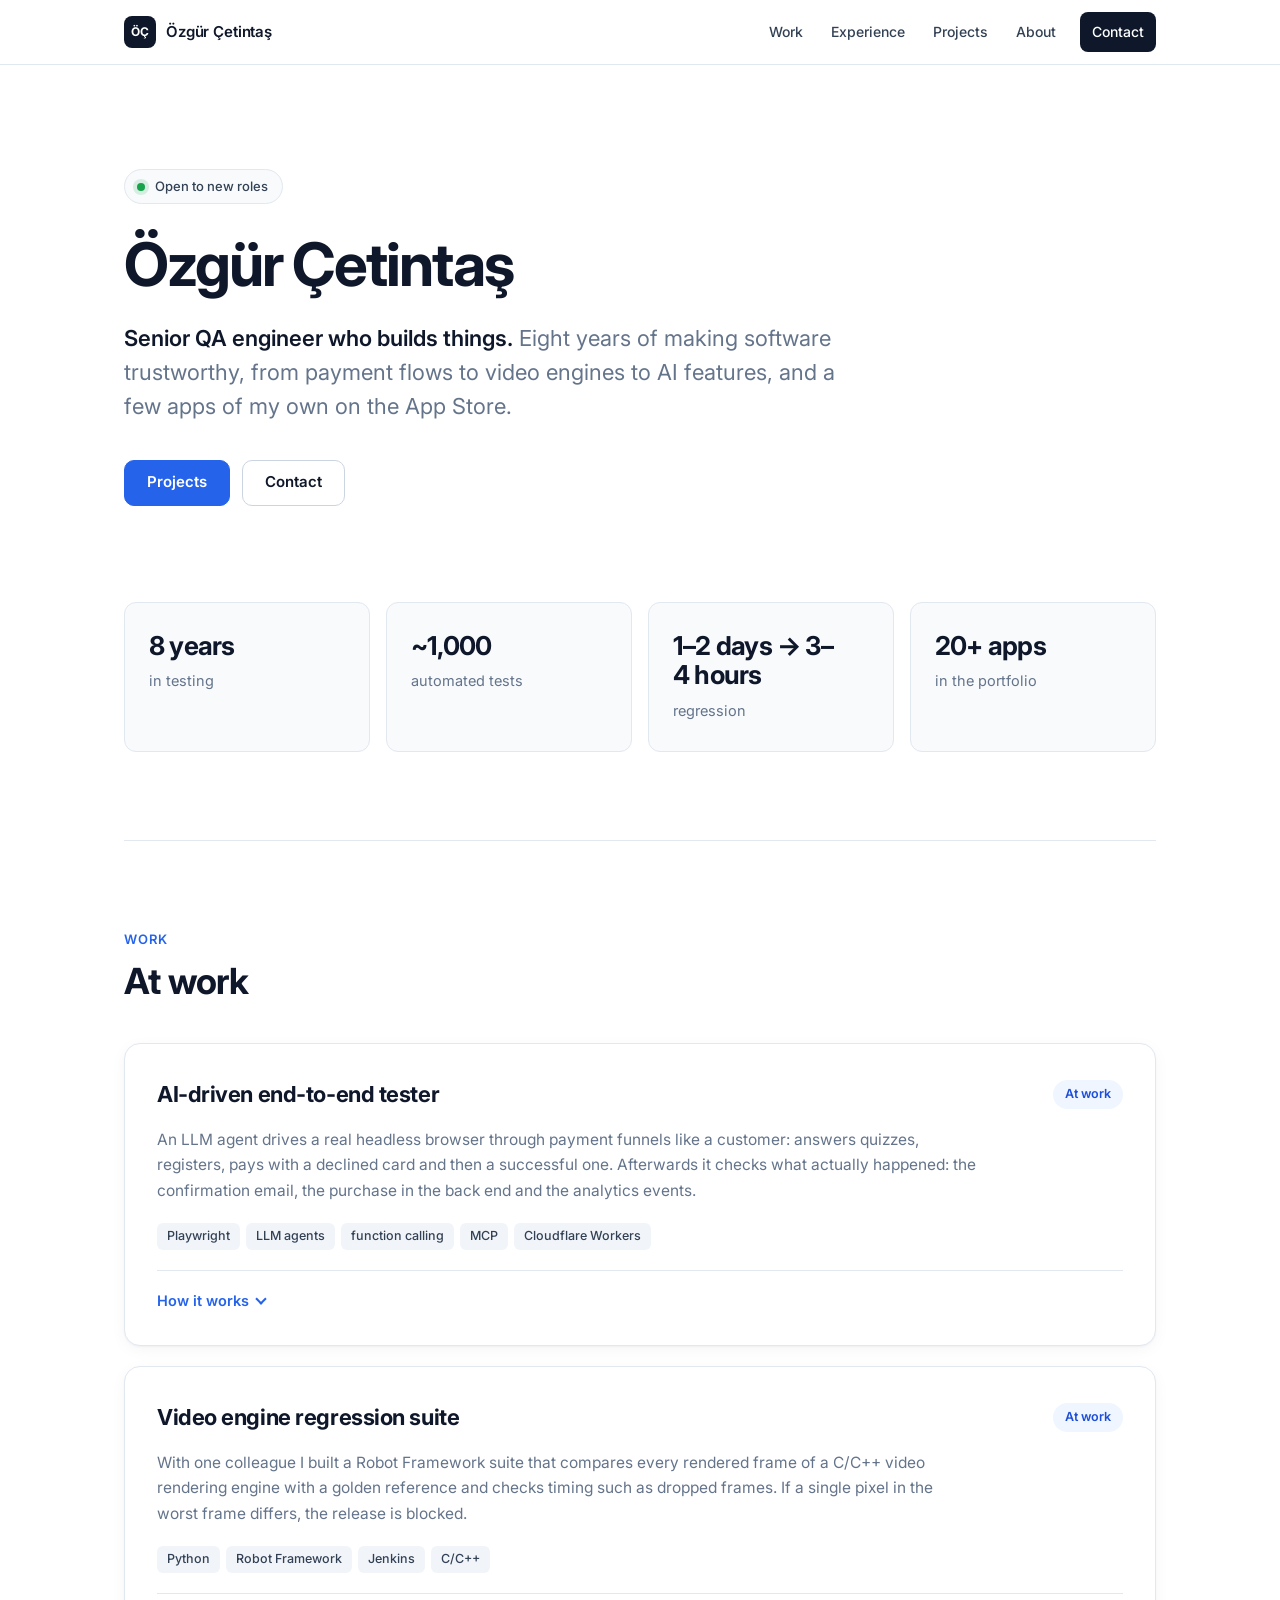
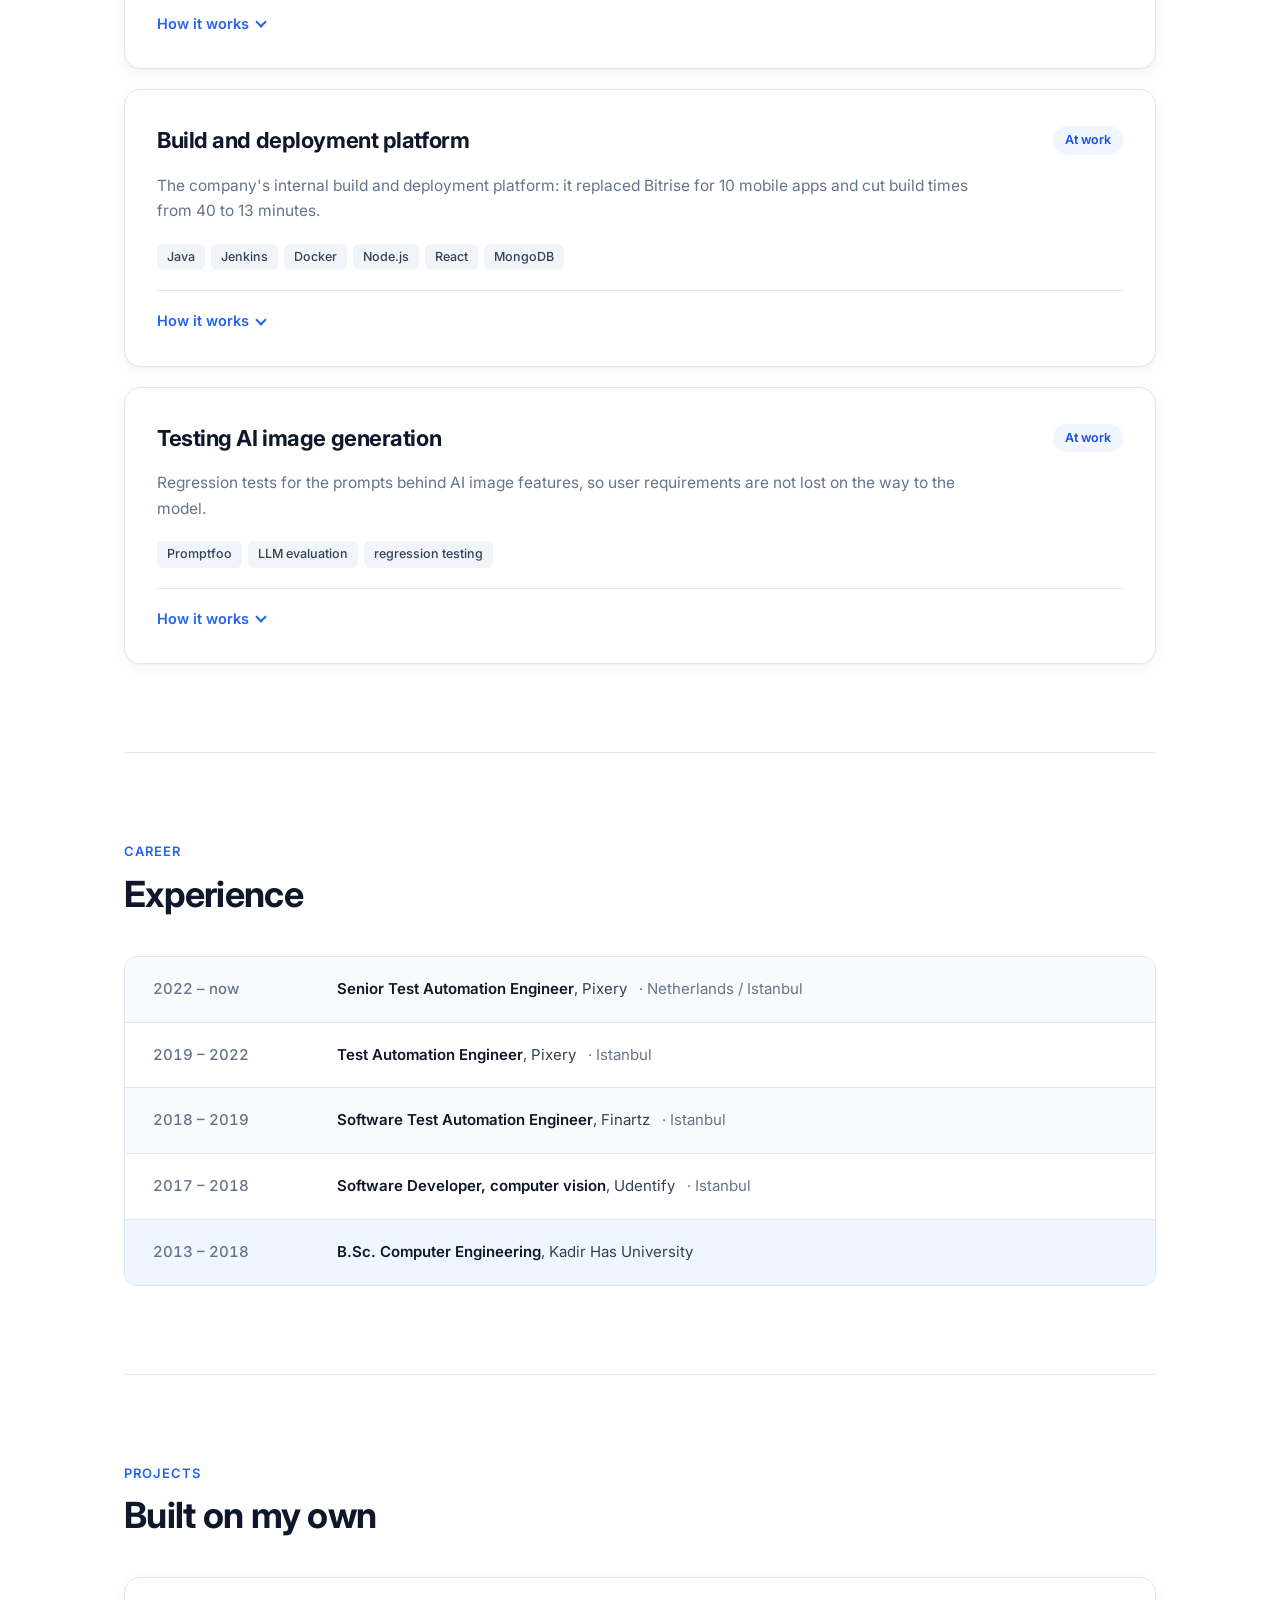
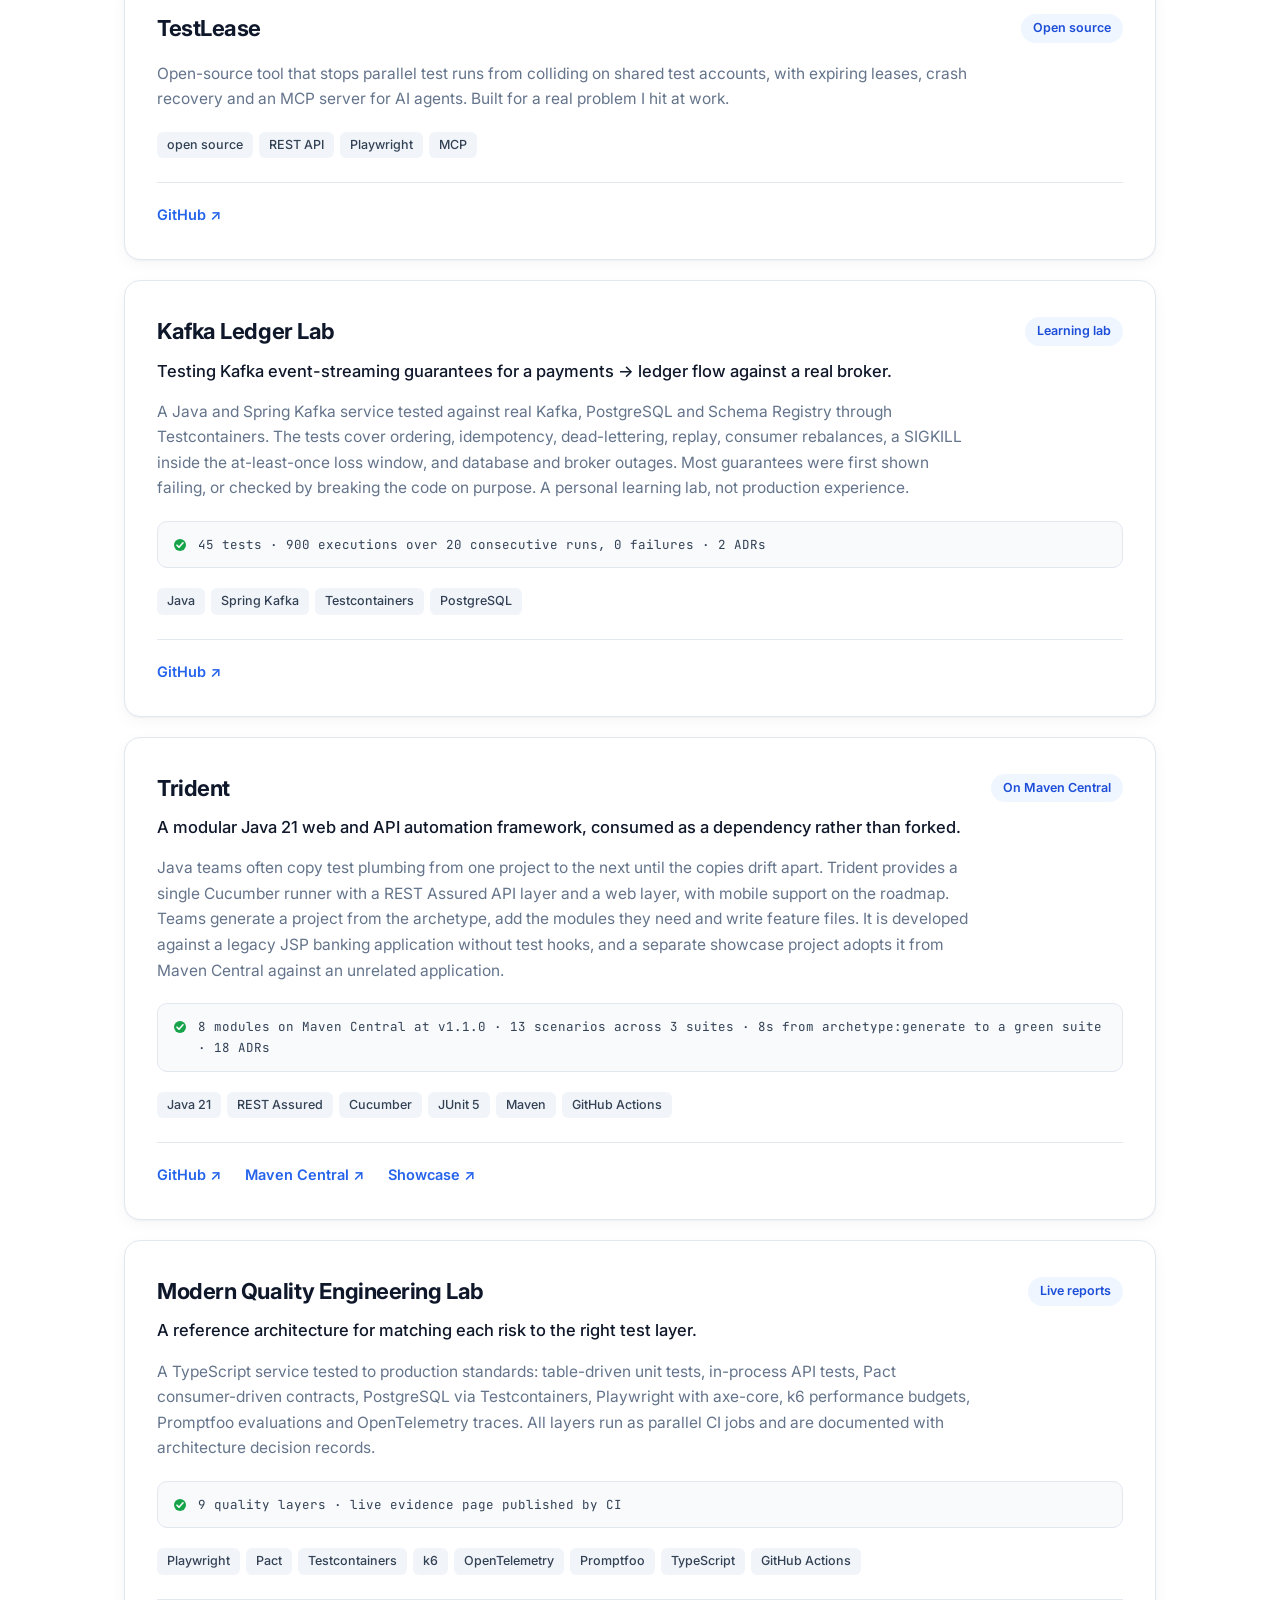
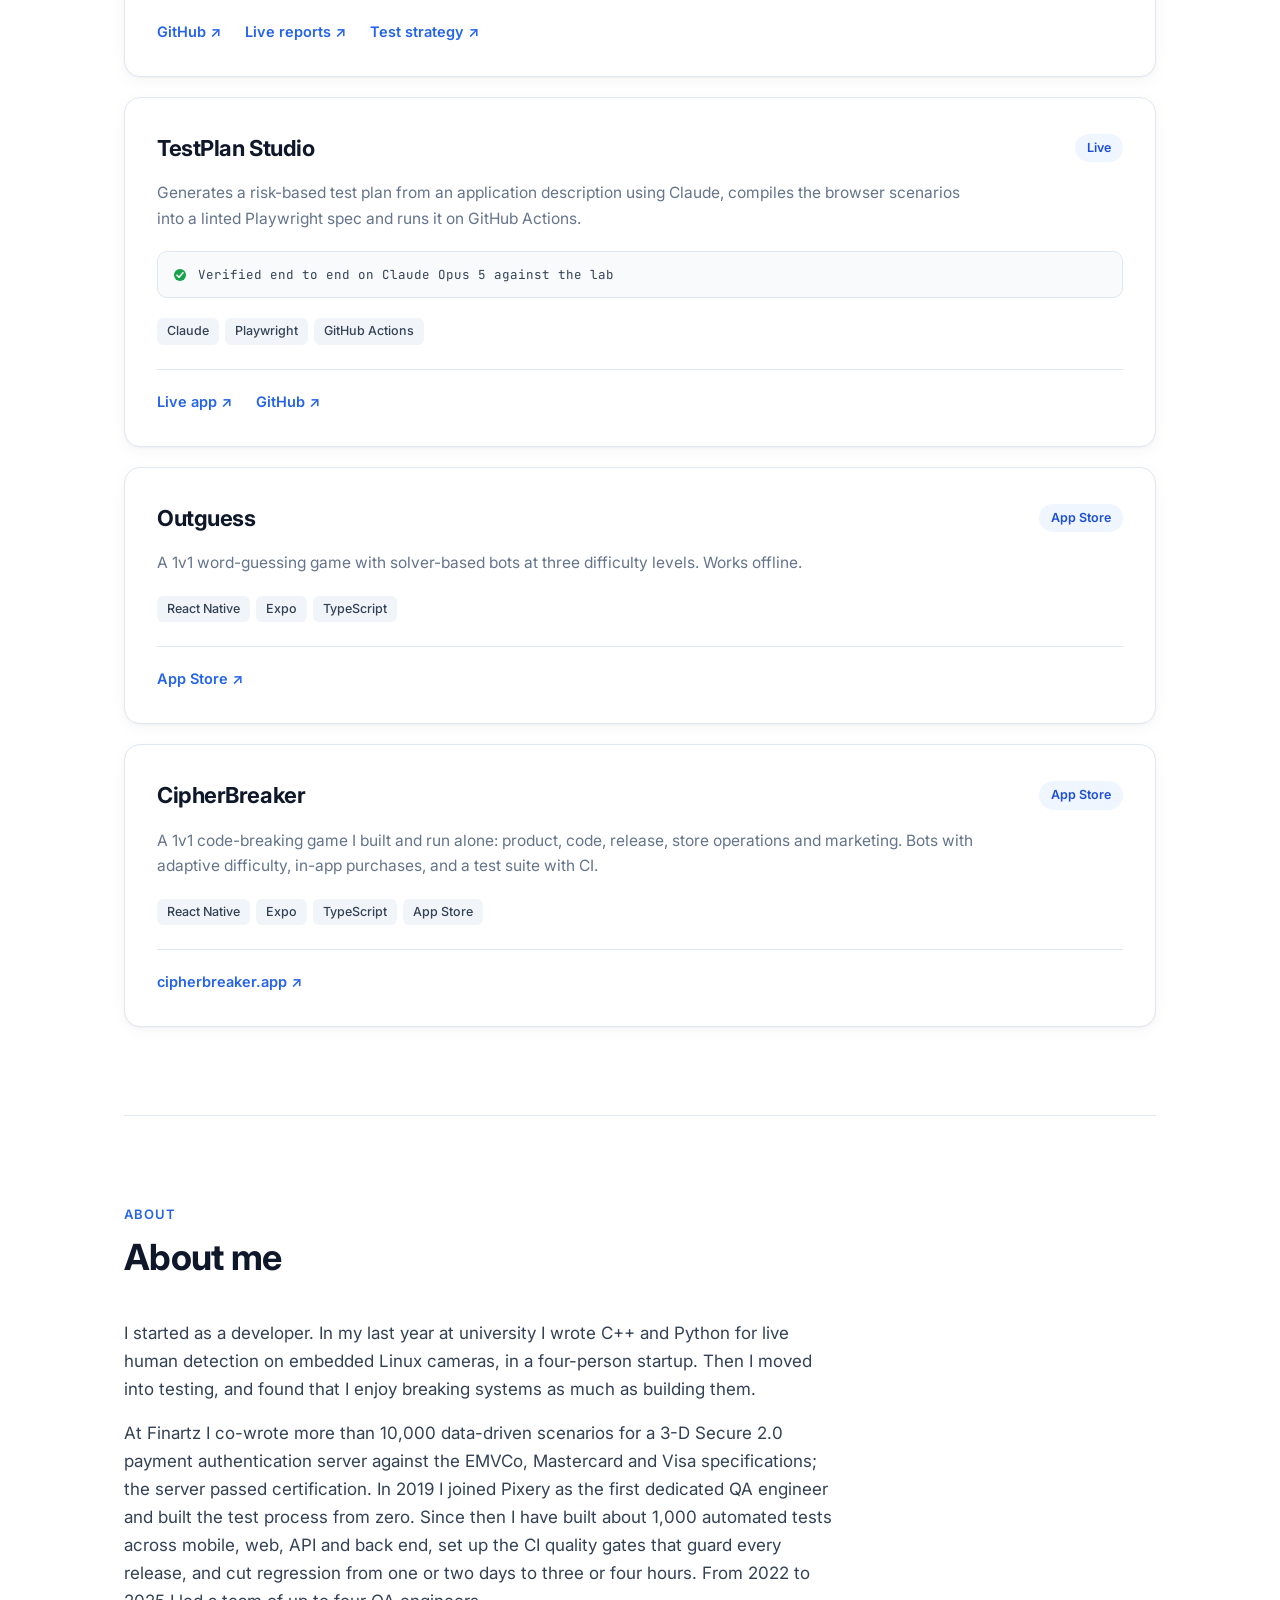
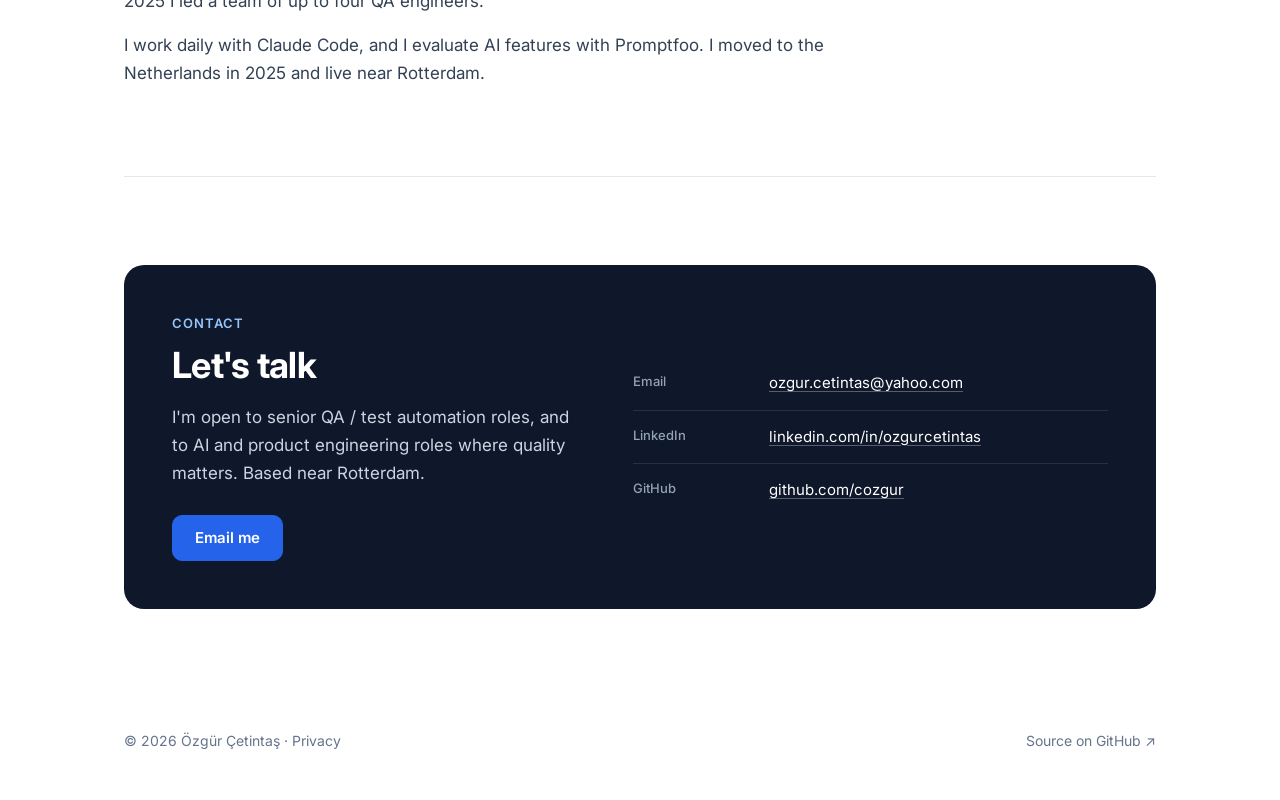
==== commit 21c9aa16: "Build and deployment platform card; regression now 3–4 hours; Finartz certification Co-Authored-By: " ====
--- a/site/index.html
+++ b/site/index.html
@@ -90,7 +90,7 @@
             <span class="caption">automated tests</span>
           </li>
           <li class="tile">
-            <span class="figure">1–2 days → a few hours</span>
+            <span class="figure">1–2 days → 3–4&nbsp;hours</span>
             <span class="caption">regression</span>
           </li>
           <li class="tile">
@@ -173,12 +173,12 @@
 
           <li class="card">
             <header>
-              <h3>Build distribution system</h3>
+              <h3>Build and deployment platform</h3>
               <span class="stamp">At work</span>
             </header>
-            <p class="desc">An internal tool that gets every iOS and Android build to testers and stakeholders, used across the whole company.</p>
-            <ul class="badges" aria-label="Technologies">
-              <li>Node.js</li><li>Express</li><li>React</li><li>MongoDB</li>
+            <p class="desc">The company's internal build and deployment platform: it replaced Bitrise for 10 mobile apps and cut build times from 40 to 13 minutes.</p>
+            <ul class="badges" aria-label="Technologies">
+              <li>Java</li><li>Jenkins</li><li>Docker</li><li>Node.js</li><li>React</li><li>MongoDB</li>
             </ul>
             <details class="how">
               <summary>How it works</summary>
@@ -189,7 +189,11 @@
                 </div>
                 <div>
                   <dt>What I built</dt>
-                  <dd>A web app on the MERN stack (MongoDB, Express, React, Node.js) that distributes IPA and APK builds and tracks versions, similar to TestFlight or Firebase App Distribution. I wrote it around 2024 and still maintain it.</dd>
+                  <dd>A platform on Java, Jenkins and Docker with a Node.js/Express/React/MongoDB front end that builds, distributes and tracks iOS and Android builds, with queued runs and automatic retries. Incremental builds and reusable submodule artifacts cut build times from 40 to 13 minutes.</dd>
+                </div>
+                <div>
+                  <dt>What it changed</dt>
+                  <dd>It replaced Bitrise for 10 apps, avoiding an estimated $24K a year in external tooling costs.</dd>
                 </div>
               </dl>
             </details>
@@ -422,10 +426,10 @@
             systems as much as building them.
           </p>
           <p>
-            At Finartz I co-wrote more than 10,000 data-driven scenarios for a 3-D Secure payment authentication
-            server. In 2019 I joined Pixery as the first dedicated QA engineer and built the test process from zero.
+            At Finartz I co-wrote more than 10,000 data-driven scenarios for a 3-D Secure 2.0 payment authentication
+            server against the EMVCo, Mastercard and Visa specifications; the server passed certification. In 2019 I joined Pixery as the first dedicated QA engineer and built the test process from zero.
             Since then I have built about 1,000 automated tests across mobile, web, API and back end, set up the CI
-            quality gates that guard every release, and cut regression from one or two days to a few hours. From 2022
+            quality gates that guard every release, and cut regression from one or two days to three or four hours. From 2022
             to 2025 I led a team of up to four QA engineers.
           </p>
           <p>
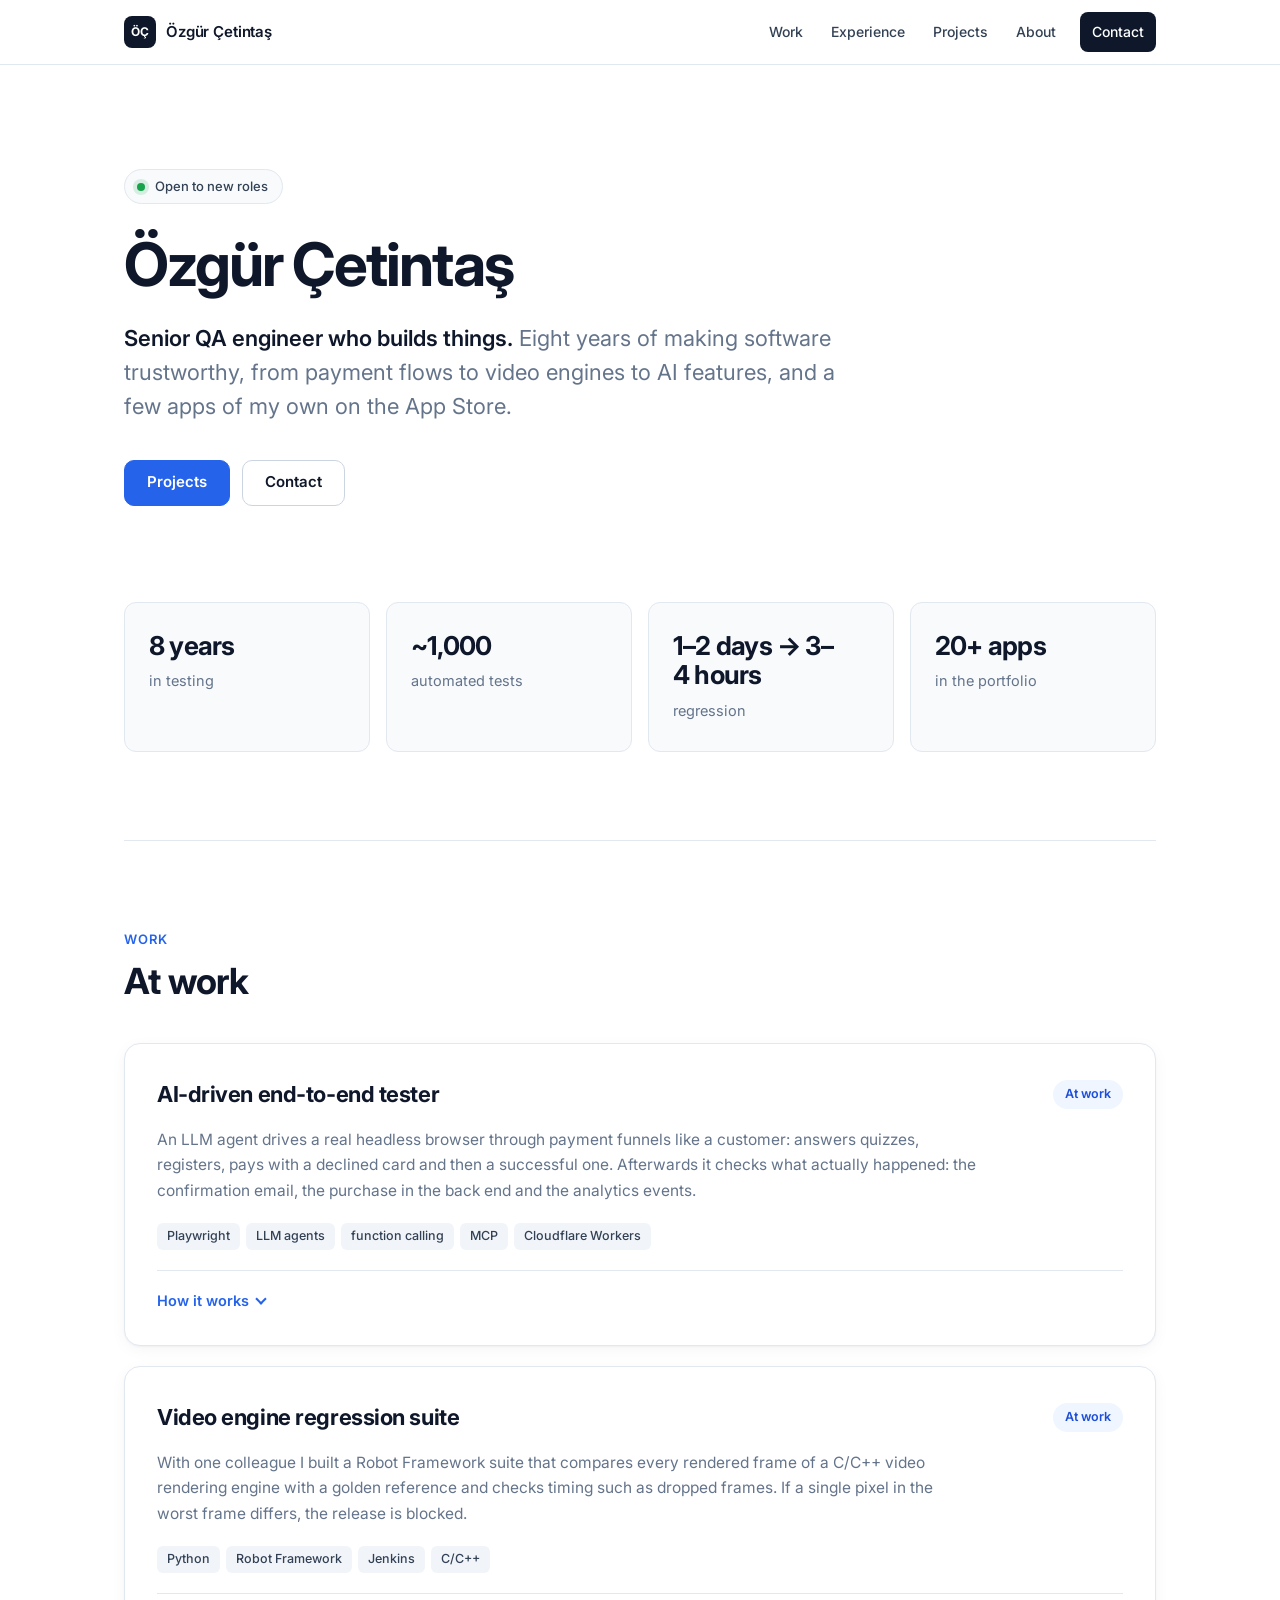
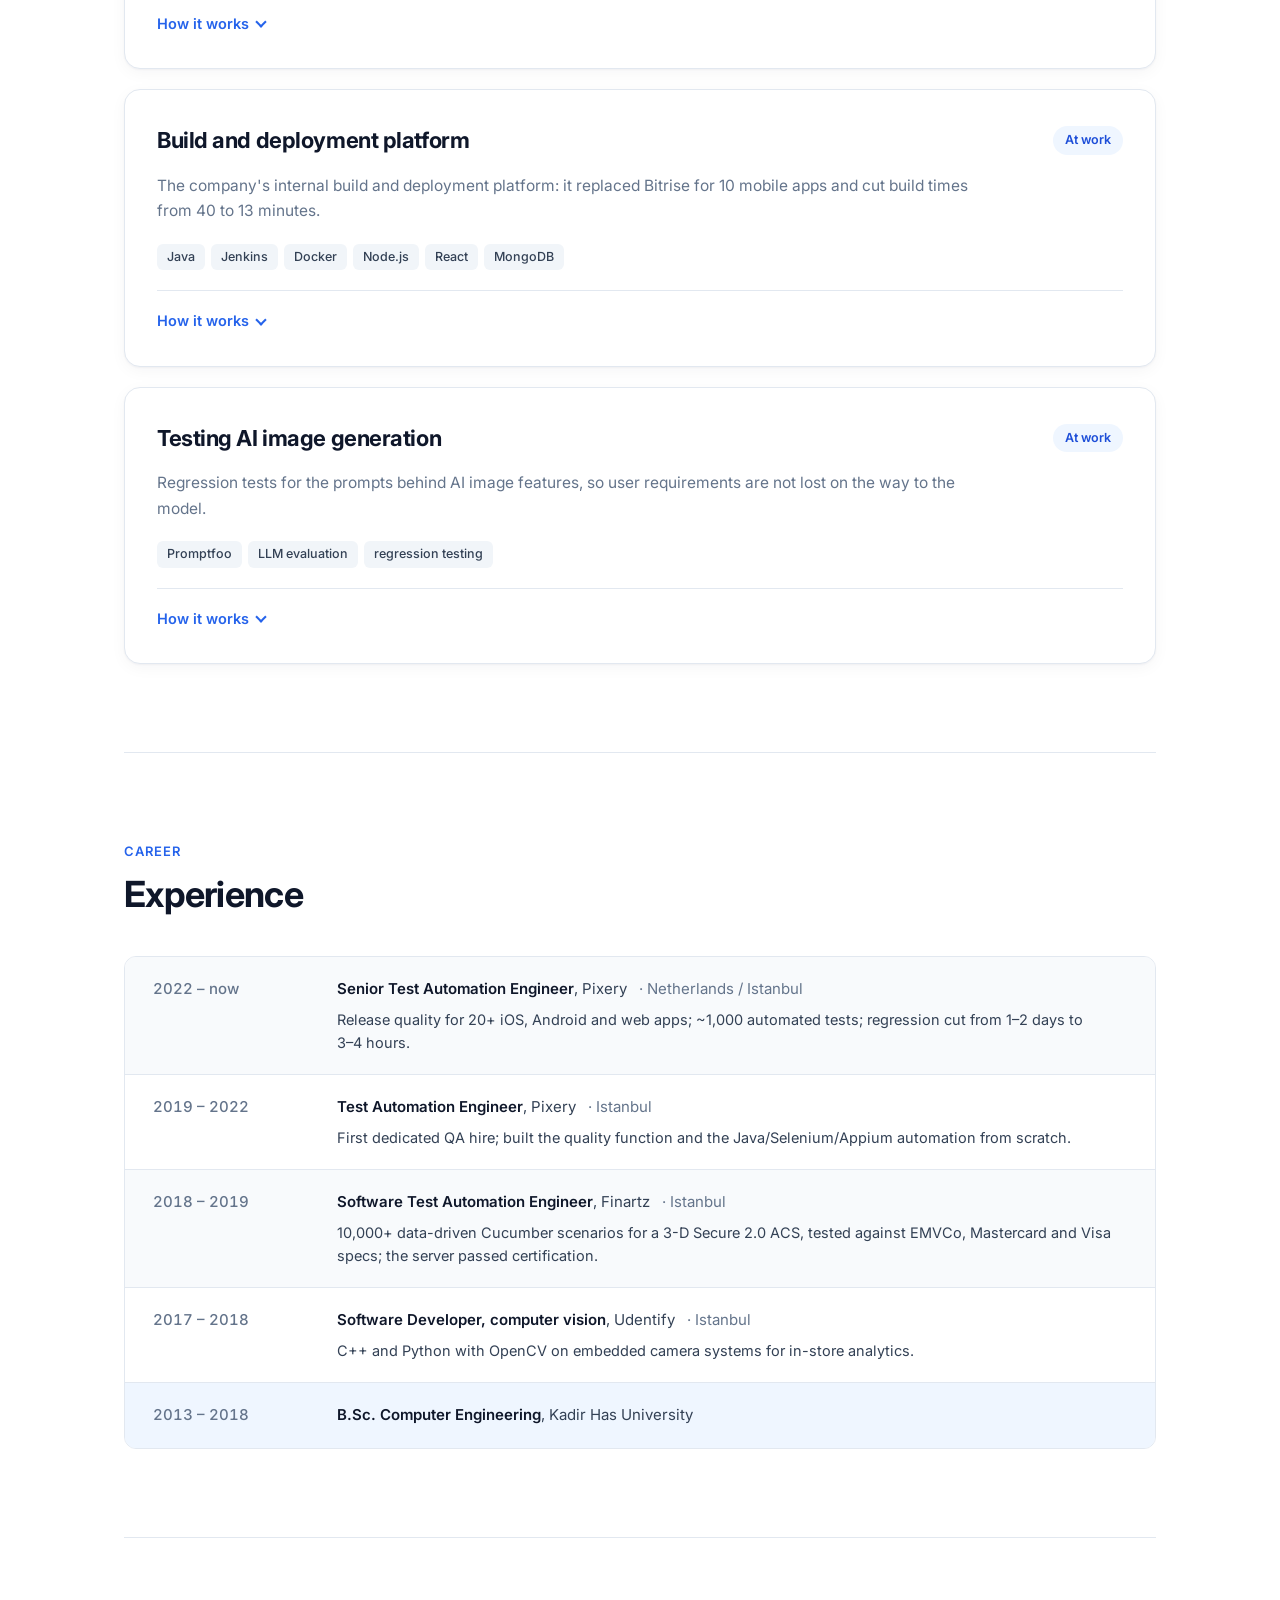
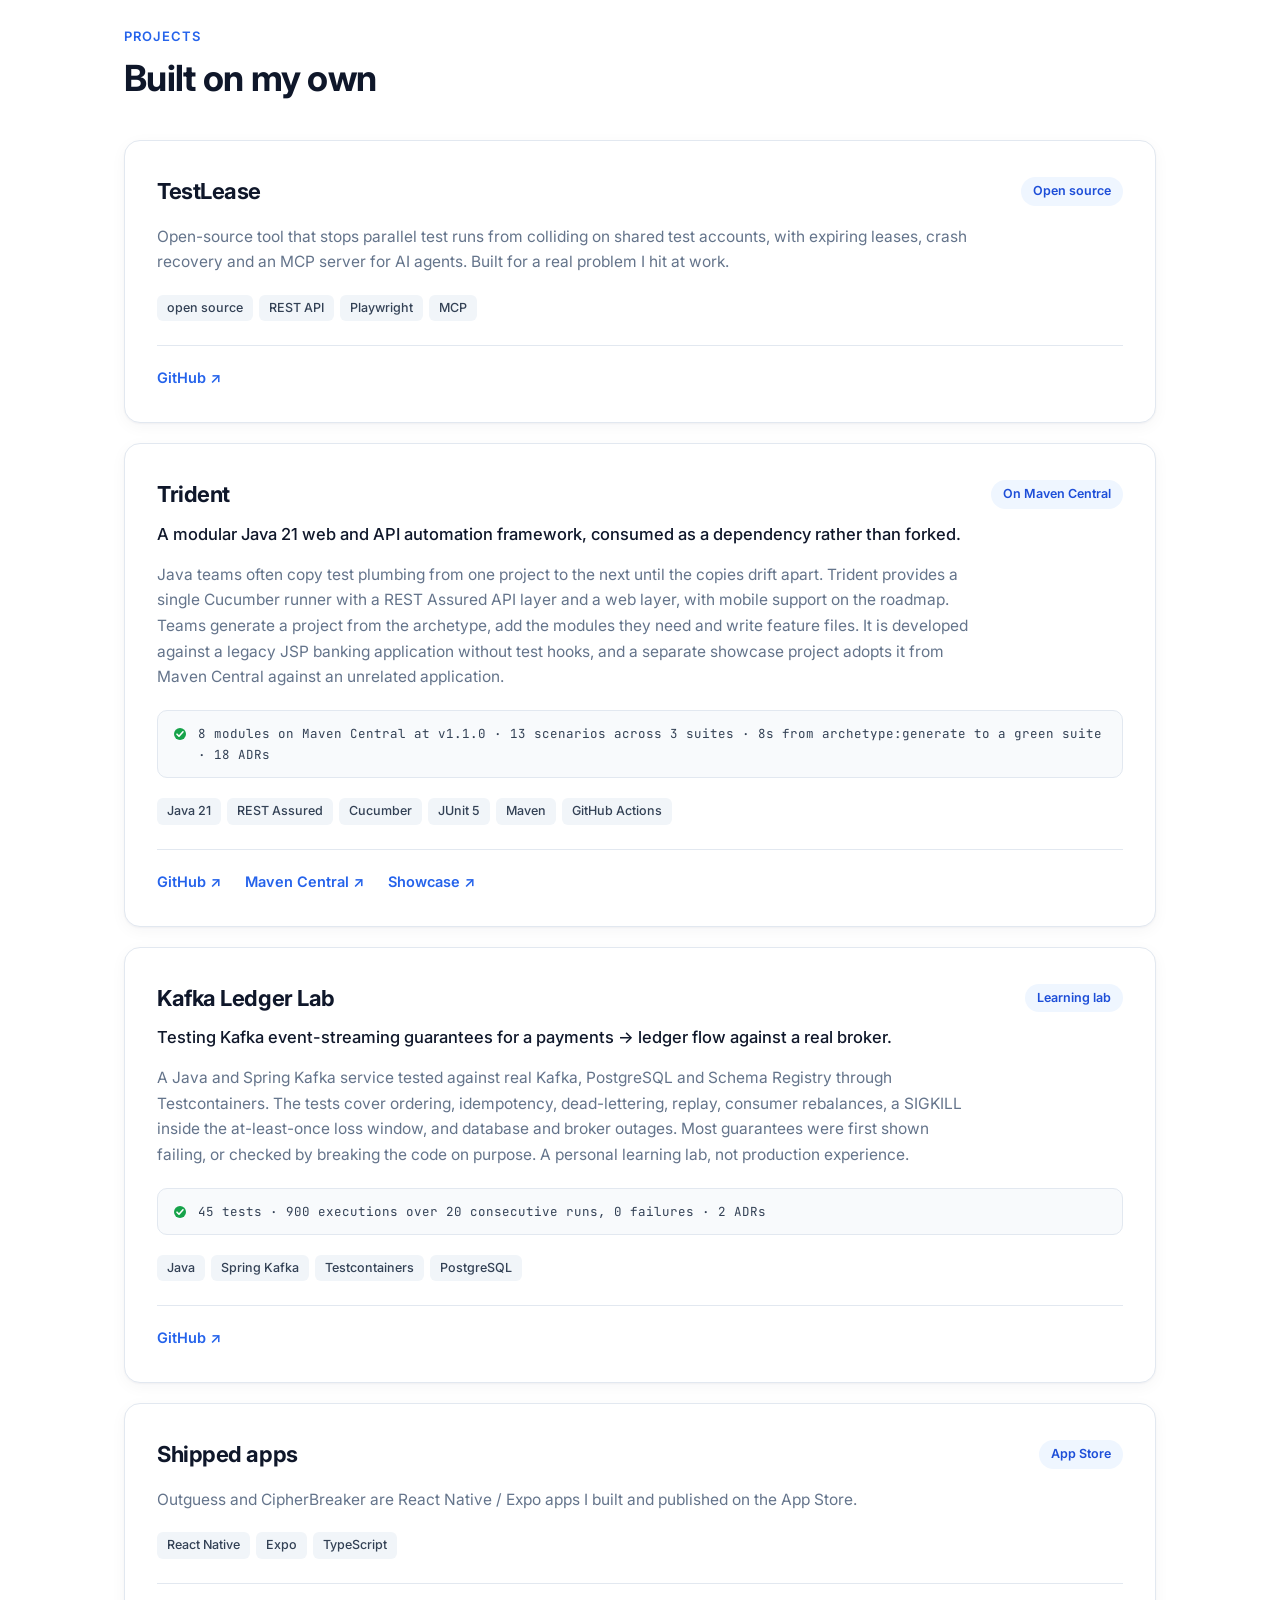
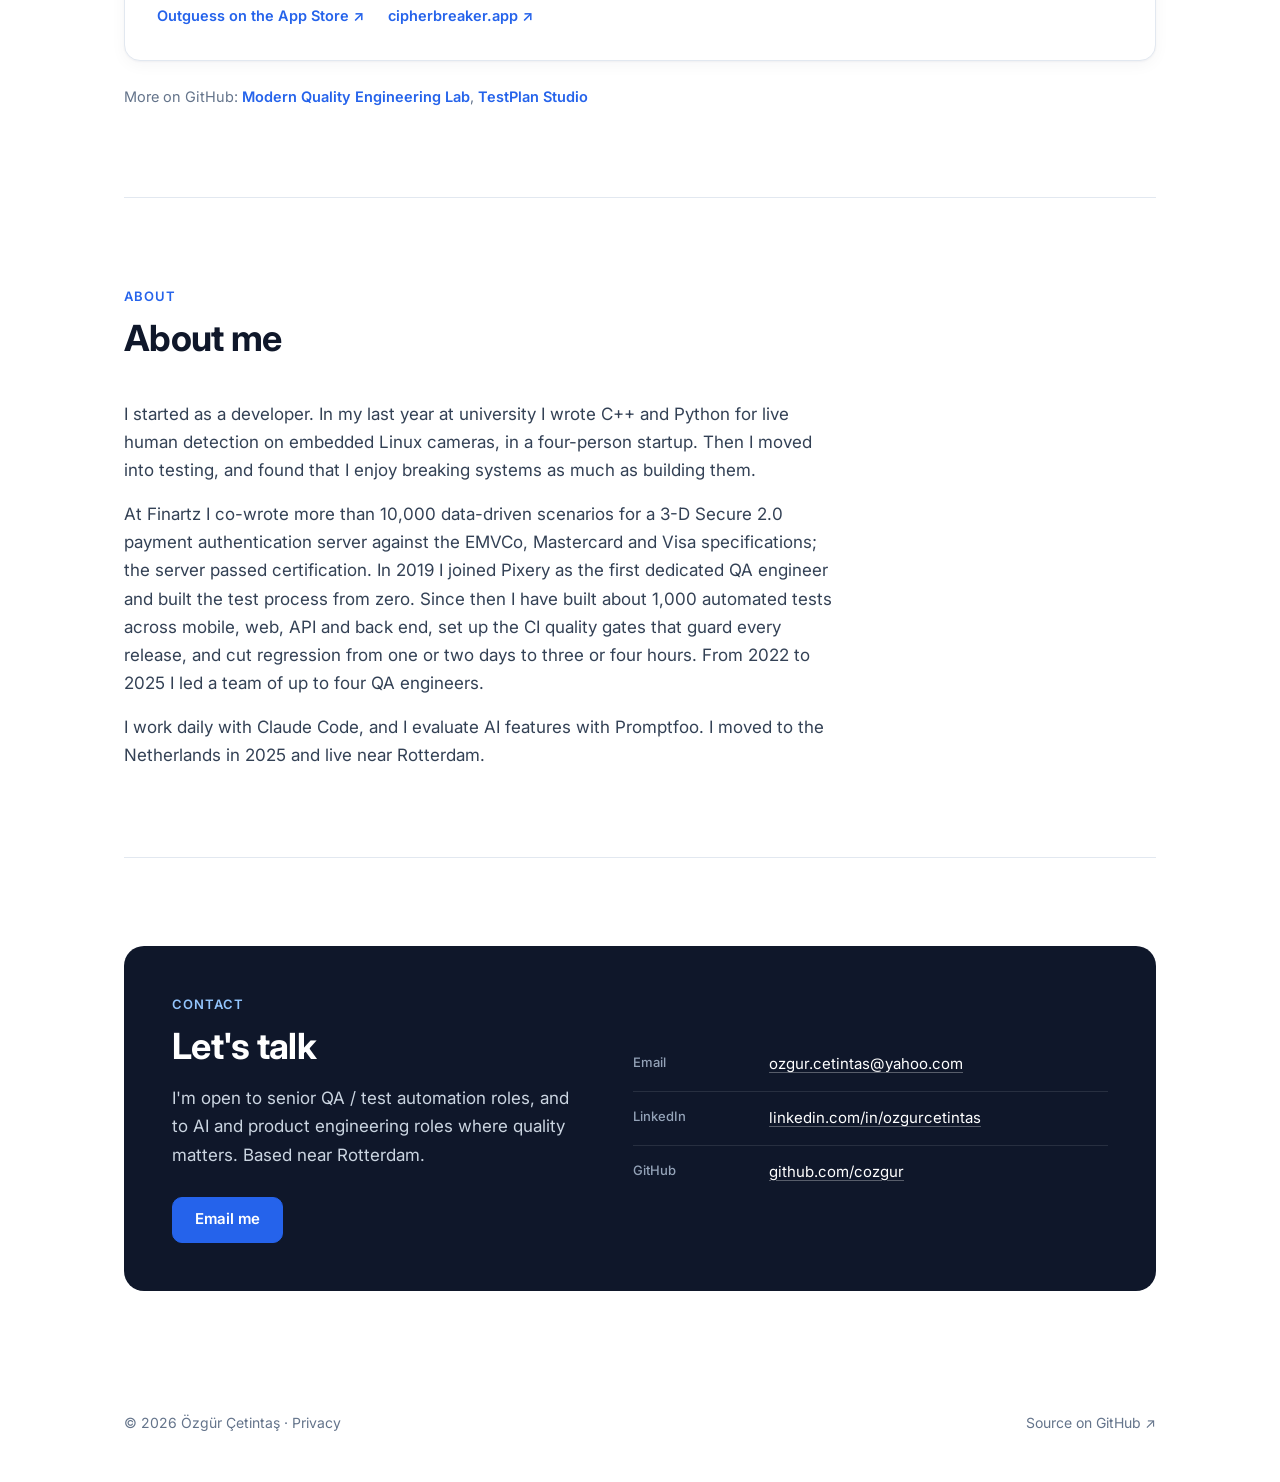
==== commit 99f93b5f: "Rebalance: four project cards, result lines under each role Merge Outguess and CipherBreaker into a " ====
--- a/site/index.html
+++ b/site/index.html
@@ -29,7 +29,7 @@
       href="https://fonts.googleapis.com/css2?family=Inter:wght@400;500;600;700&family=JetBrains+Mono:wght@400;500&display=swap"
       rel="stylesheet"
     />
-    <link rel="stylesheet" href="styles.css?v=2026-11c" />
+    <link rel="stylesheet" href="styles.css?v=2026-11d" />
     <script type="application/ld+json">
       {
         "@context": "https://schema.org",
@@ -238,19 +238,27 @@
         <dl class="matrix timeline">
           <div>
             <dt>2022 – now</dt>
-            <dd><strong>Senior Test Automation Engineer</strong>, Pixery <span>Netherlands / Istanbul</span></dd>
+            <dd><strong>Senior Test Automation Engineer</strong>, Pixery <span>Netherlands / Istanbul</span>
+              <p class="result">Release quality for 20+ iOS, Android and web apps; ~1,000 automated tests; regression cut from 1–&#8288;2 days to 3–&#8288;4&nbsp;hours.</p>
+            </dd>
           </div>
           <div>
             <dt>2019 – 2022</dt>
-            <dd><strong>Test Automation Engineer</strong>, Pixery <span>Istanbul</span></dd>
+            <dd><strong>Test Automation Engineer</strong>, Pixery <span>Istanbul</span>
+              <p class="result">First dedicated QA hire; built the quality function and the Java/Selenium/Appium automation from scratch.</p>
+            </dd>
           </div>
           <div>
             <dt>2018 – 2019</dt>
-            <dd><strong>Software Test Automation Engineer</strong>, Finartz <span>Istanbul</span></dd>
+            <dd><strong>Software Test Automation Engineer</strong>, Finartz <span>Istanbul</span>
+              <p class="result">10,000+ data-driven Cucumber scenarios for a 3-D Secure 2.0 ACS, tested against EMVCo, Mastercard and Visa specs; the server passed certification.</p>
+            </dd>
           </div>
           <div>
             <dt>2017 – 2018</dt>
-            <dd><strong>Software Developer, computer vision</strong>, Udentify <span>Istanbul</span></dd>
+            <dd><strong>Software Developer, computer vision</strong>, Udentify <span>Istanbul</span>
+              <p class="result">C++ and Python with OpenCV on embedded camera systems for in-store analytics.</p>
+            </dd>
           </div>
           <div class="edu">
             <dt>2013 – 2018</dt>
@@ -285,27 +293,6 @@
 
           <li class="card">
             <header>
-              <h3>Kafka Ledger Lab</h3>
-              <span class="stamp">Learning lab</span>
-            </header>
-            <p class="summary">Testing Kafka event-streaming guarantees for a payments → ledger flow against a real broker.</p>
-            <p class="desc">
-              A Java and Spring Kafka service tested against real Kafka, PostgreSQL and Schema Registry through
-              Testcontainers. The tests cover ordering, idempotency, dead-lettering, replay, consumer rebalances, a
-              SIGKILL inside the at-least-once loss window, and database and broker outages. Most guarantees were first
-              shown failing, or checked by breaking the code on purpose. A personal learning lab, not production experience.
-            </p>
-            <p class="facts">45 tests · 900 executions over 20 consecutive runs, 0 failures · 2 ADRs</p>
-            <ul class="badges" aria-label="Technologies">
-              <li>Java</li><li>Spring Kafka</li><li>Testcontainers</li><li>PostgreSQL</li>
-            </ul>
-            <p class="links">
-              <a href="https://github.com/cozgur/kafka-ledger-lab-java" target="_blank" rel="noopener">GitHub ↗</a>
-            </p>
-          </li>
-
-          <li class="card">
-            <header>
               <h3>Trident</h3>
               <span class="stamp">On Maven Central</span>
             </header>
@@ -330,73 +317,38 @@
 
           <li class="card">
             <header>
-              <h3>Modern Quality Engineering Lab</h3>
-              <span class="stamp">Live reports</span>
-            </header>
-            <p class="summary">A reference architecture for matching each risk to the right test layer.</p>
-            <p class="desc">
-              A TypeScript service tested to production standards: table-driven unit tests, in-process API tests,
-              Pact consumer-driven contracts, PostgreSQL via Testcontainers, Playwright with axe-core, k6 performance
-              budgets, Promptfoo evaluations and OpenTelemetry traces. All layers run as parallel CI jobs and are
-              documented with architecture decision records.
-            </p>
-            <p class="facts" data-facts="lab">9 quality layers · live evidence page published by CI</p>
-            <ul class="badges" aria-label="Technologies">
-              <li>Playwright</li><li>Pact</li><li>Testcontainers</li><li>k6</li><li>OpenTelemetry</li><li>Promptfoo</li><li>TypeScript</li><li>GitHub Actions</li>
+              <h3>Kafka Ledger Lab</h3>
+              <span class="stamp">Learning lab</span>
+            </header>
+            <p class="summary">Testing Kafka event-streaming guarantees for a payments → ledger flow against a real broker.</p>
+            <p class="desc">
+              A Java and Spring Kafka service tested against real Kafka, PostgreSQL and Schema Registry through
+              Testcontainers. The tests cover ordering, idempotency, dead-lettering, replay, consumer rebalances, a
+              SIGKILL inside the at-least-once loss window, and database and broker outages. Most guarantees were first
+              shown failing, or checked by breaking the code on purpose. A personal learning lab, not production experience.
+            </p>
+            <p class="facts">45 tests · 900 executions over 20 consecutive runs, 0 failures · 2 ADRs</p>
+            <ul class="badges" aria-label="Technologies">
+              <li>Java</li><li>Spring Kafka</li><li>Testcontainers</li><li>PostgreSQL</li>
             </ul>
             <p class="links">
-              <a href="https://github.com/cozgur/modern-quality-engineering-lab" target="_blank" rel="noopener">GitHub ↗</a>
-              <a href="https://lab.ozgurcetintas.dev/" target="_blank" rel="noopener">Live reports ↗</a>
-              <a href="https://github.com/cozgur/modern-quality-engineering-lab/blob/main/docs/test-strategy.md" target="_blank" rel="noopener">Test strategy ↗</a>
-            </p>
-          </li>
-
-          <li class="card">
-            <header>
-              <h3>TestPlan Studio</h3>
-              <span class="stamp">Live</span>
-            </header>
-            <p class="desc">
-              Generates a risk-based test plan from an application description using Claude, compiles the browser
-              scenarios into a linted Playwright spec and runs it on GitHub Actions.
-            </p>
-            <p class="facts" data-facts="studio">Verified end to end on Claude Opus 5 against the lab</p>
-            <ul class="badges" aria-label="Technologies">
-              <li>Claude</li><li>Playwright</li><li>GitHub Actions</li>
+              <a href="https://github.com/cozgur/kafka-ledger-lab-java" target="_blank" rel="noopener">GitHub ↗</a>
+            </p>
+          </li>
+
+          <li class="card">
+            <header>
+              <h3>Shipped apps</h3>
+              <span class="stamp">App Store</span>
+            </header>
+            <p class="desc">
+              Outguess and CipherBreaker are React Native / Expo apps I built and published on the App Store.
+            </p>
+            <ul class="badges" aria-label="Technologies">
+              <li>React Native</li><li>Expo</li><li>TypeScript</li>
             </ul>
             <p class="links">
-              <a href="https://studio.ozgurcetintas.dev/" target="_blank" rel="noopener">Live app ↗</a>
-              <a href="https://github.com/cozgur/testplan-studio" target="_blank" rel="noopener">GitHub ↗</a>
-            </p>
-          </li>
-
-          <li class="card">
-            <header>
-              <h3>Outguess</h3>
-              <span class="stamp">App Store</span>
-            </header>
-            <p class="desc">A 1v1 word-guessing game with solver-based bots at three difficulty levels. Works offline.</p>
-            <ul class="badges" aria-label="Technologies">
-              <li>React Native</li><li>Expo</li><li>TypeScript</li>
-            </ul>
-            <p class="links">
-              <a href="https://apps.apple.com/app/id6808974621" target="_blank" rel="noopener">App Store ↗</a>
-            </p>
-          </li>
-
-          <li class="card">
-            <header>
-              <h3>CipherBreaker</h3>
-              <span class="stamp">App Store</span>
-            </header>
-            <p class="desc">
-              A 1v1 code-breaking game I built and run alone: product, code, release, store operations and marketing.
-              Bots with adaptive difficulty, in-app purchases, and a test suite with CI.
-            </p>
-            <ul class="badges" aria-label="Technologies">
-              <li>React Native</li><li>Expo</li><li>TypeScript</li><li>App Store</li>
-            </ul>
-            <p class="links">
+              <a href="https://apps.apple.com/app/id6808974621" target="_blank" rel="noopener">Outguess on the App Store ↗</a>
               <a href="https://cipherbreaker.app" target="_blank" rel="noopener">cipherbreaker.app ↗</a>
             </p>
           </li>
@@ -411,6 +363,11 @@
           </li>
           -->
         </ol>
+        <p class="more">
+          More on GitHub:
+          <a href="https://github.com/cozgur/modern-quality-engineering-lab" target="_blank" rel="noopener">Modern Quality Engineering Lab</a>,
+          <a href="https://github.com/cozgur/testplan-studio" target="_blank" rel="noopener">TestPlan Studio</a>
+        </p>
       </section>
 
       <!-- About -->
--- a/site/styles.css
+++ b/site/styles.css
@@ -630,6 +630,22 @@
   content: '· ';
 }
 
+.timeline dd .result {
+  margin-top: 6px;
+  font-size: 14.5px;
+  line-height: 1.6;
+}
+
+.more {
+  margin-top: 24px;
+  color: var(--muted);
+  font-size: 14.5px;
+}
+
+.more a {
+  font-weight: 600;
+}
+
 .timeline .edu {
   background: var(--accent-soft) !important;
 }
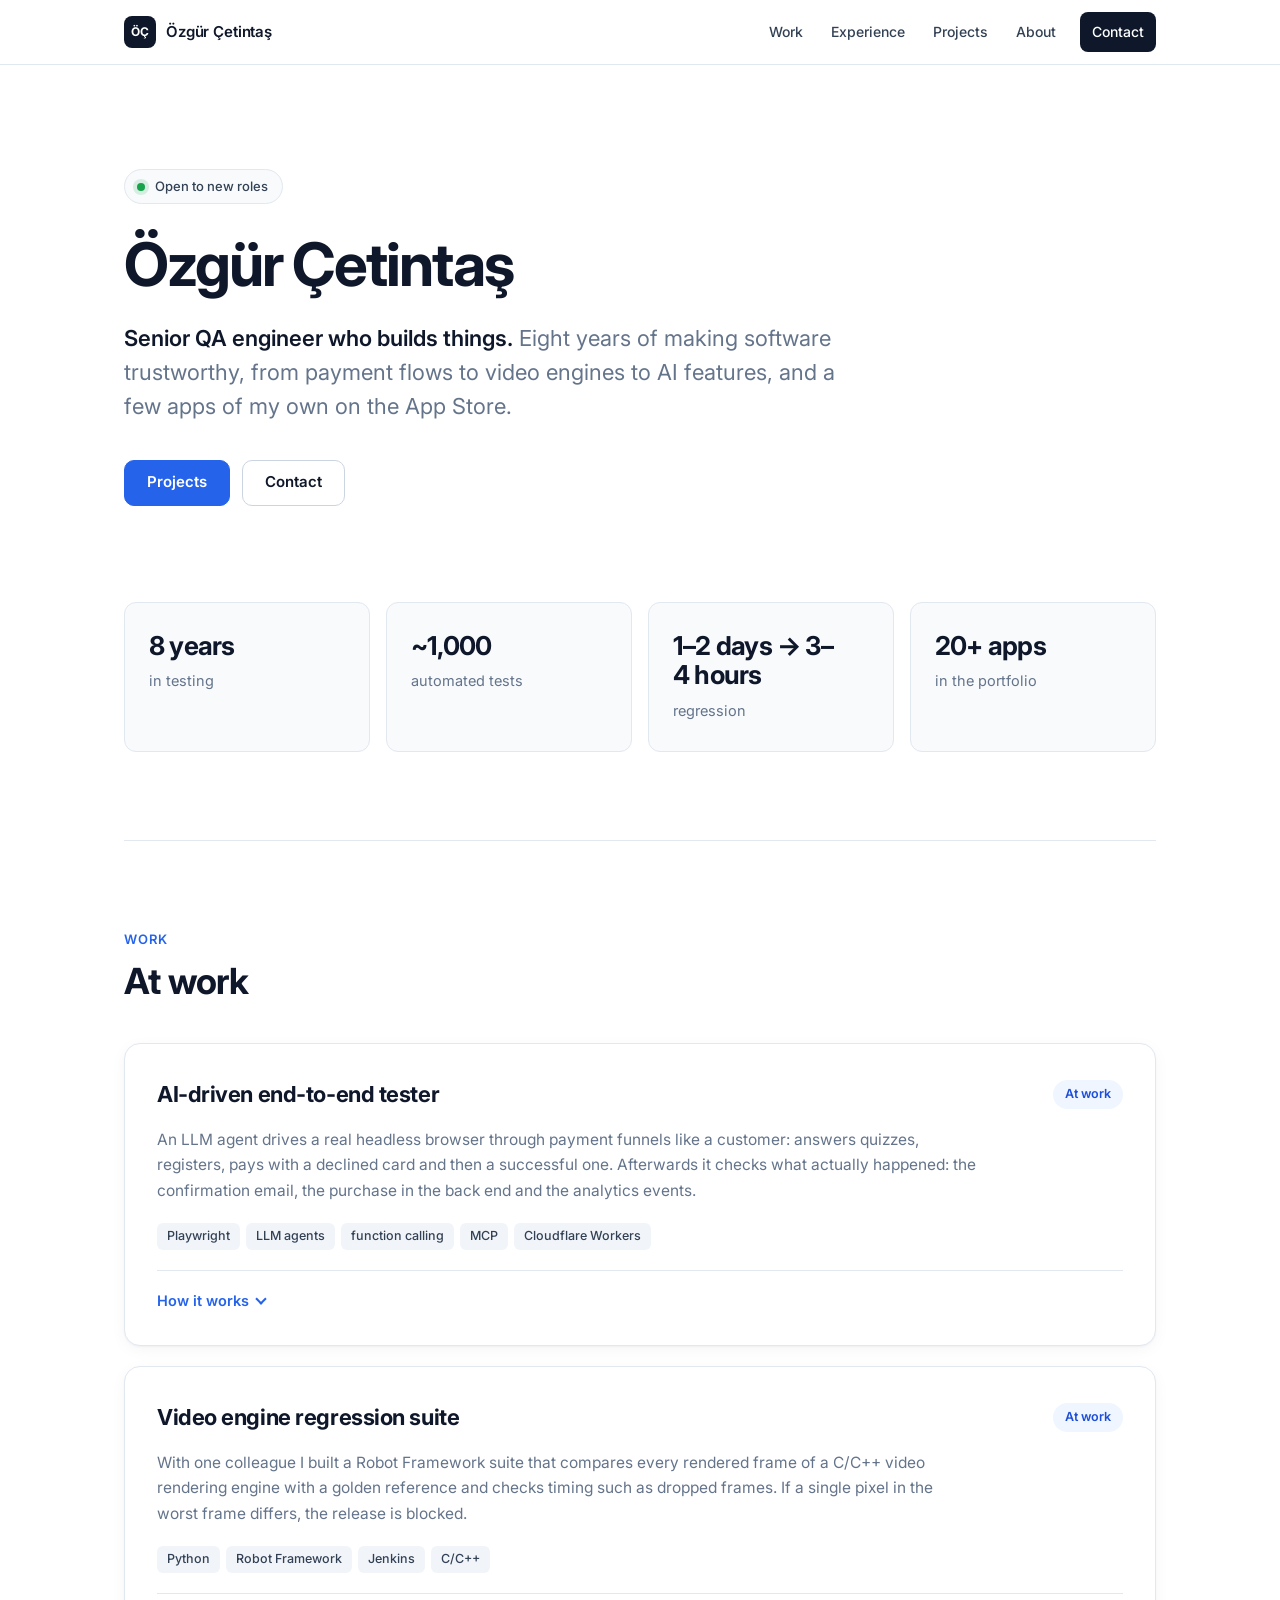
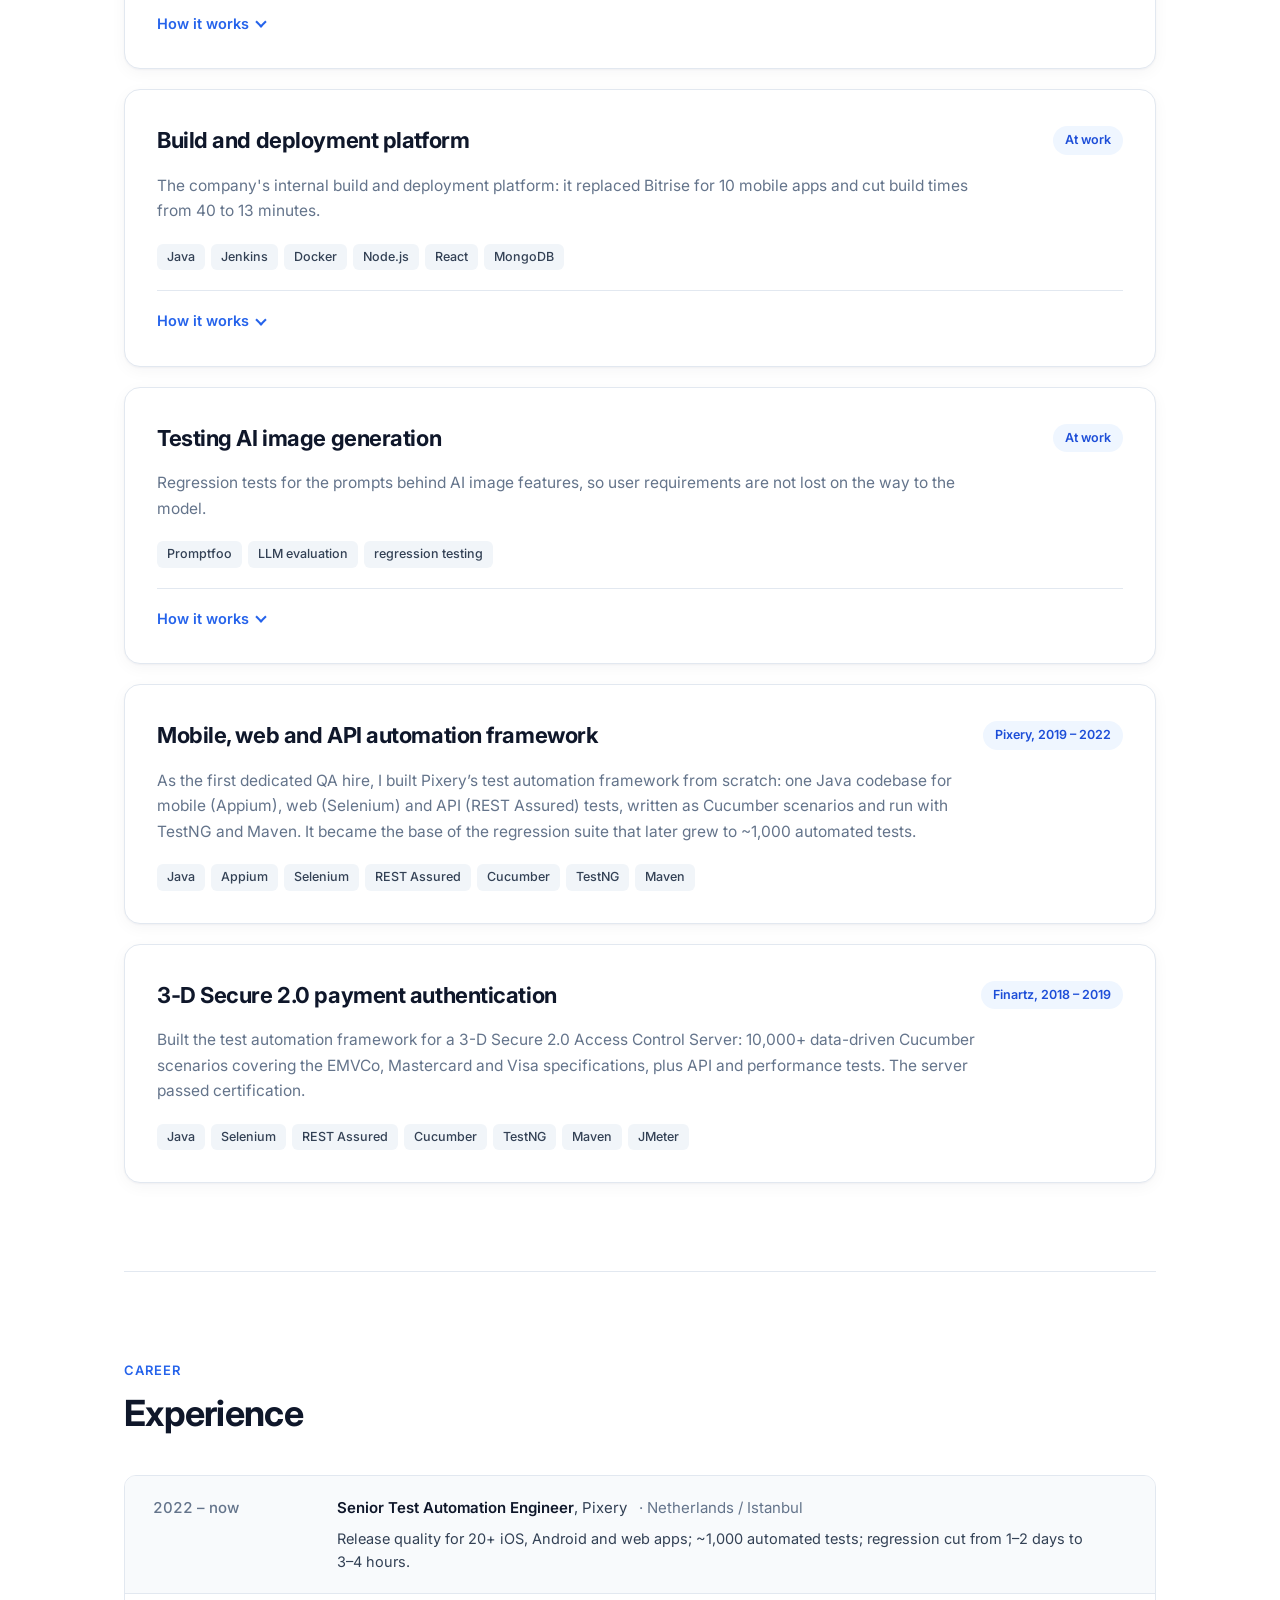
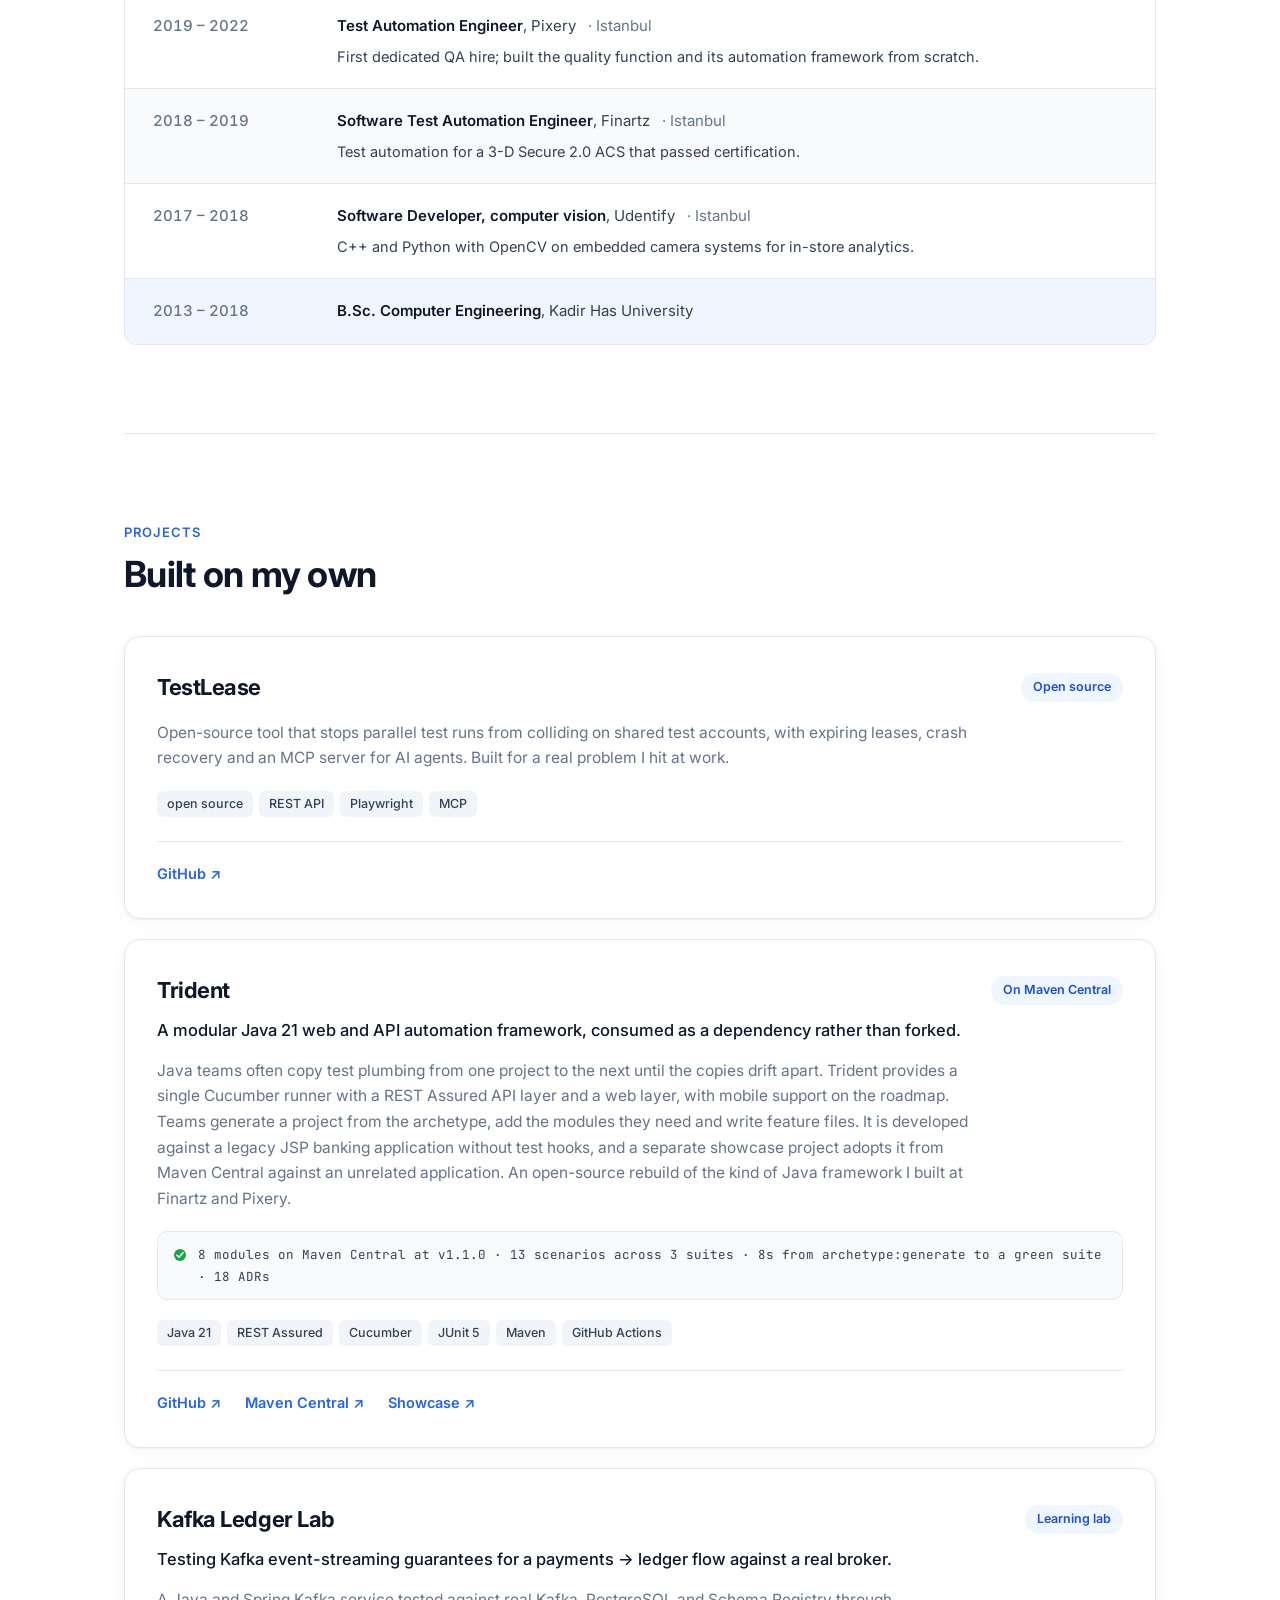
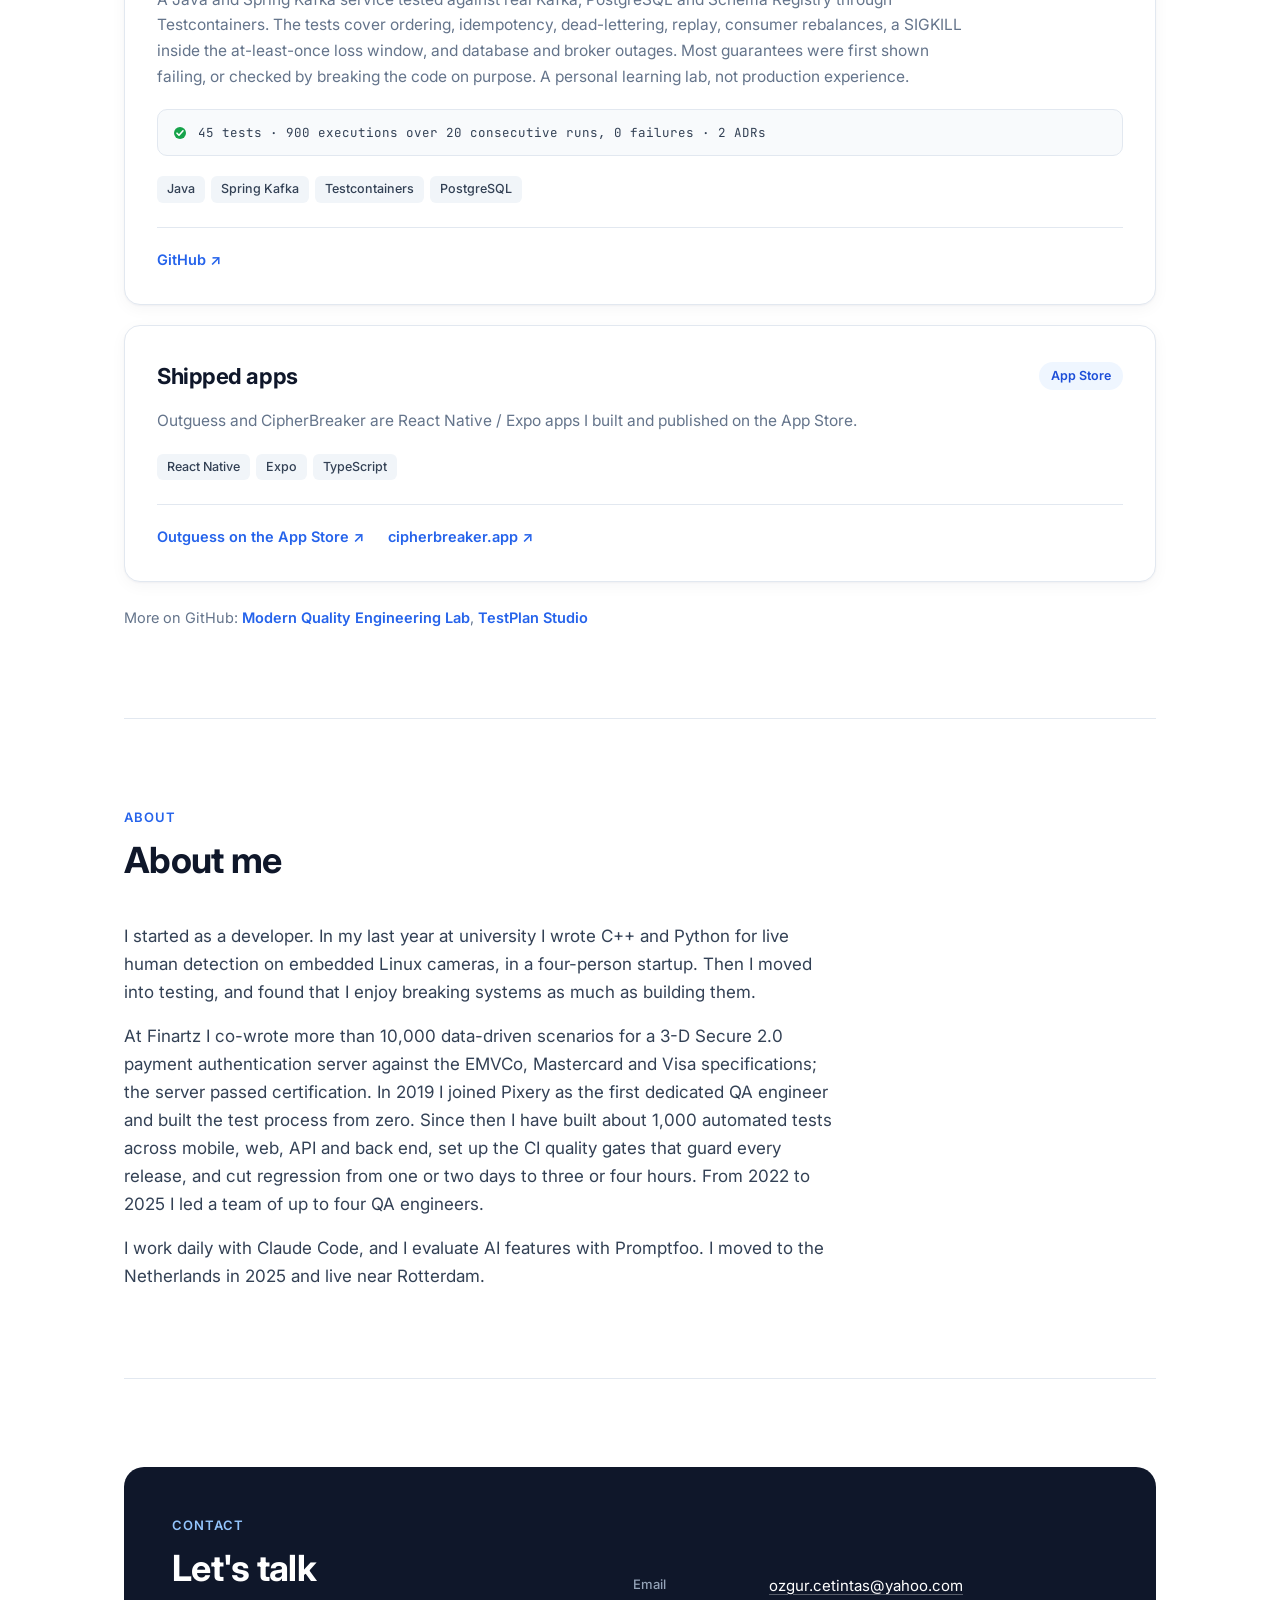
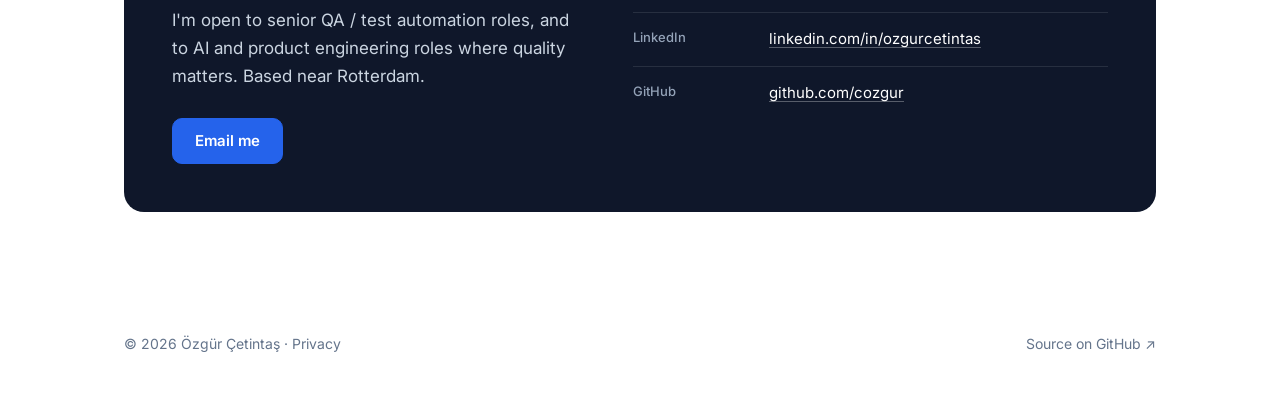
==== commit 25d9e62c: "Add Pixery framework and 3-D Secure cards to At work; shorten two role lines Two new At work cards f" ====
--- a/site/index.html
+++ b/site/index.html
@@ -226,6 +226,37 @@
               </dl>
             </details>
           </li>
+
+          <li class="card">
+            <header>
+              <h3>Mobile, web and API automation framework</h3>
+              <span class="stamp">Pixery, 2019 – 2022</span>
+            </header>
+            <p class="desc">
+              As the first dedicated QA hire, I built Pixery&rsquo;s test automation framework from scratch: one Java
+              codebase for mobile (Appium), web (Selenium) and API (REST Assured) tests, written as Cucumber scenarios
+              and run with TestNG and Maven. It became the base of the regression suite that later grew to ~1,000
+              automated tests.
+            </p>
+            <ul class="badges" aria-label="Technologies">
+              <li>Java</li><li>Appium</li><li>Selenium</li><li>REST Assured</li><li>Cucumber</li><li>TestNG</li><li>Maven</li>
+            </ul>
+          </li>
+
+          <li class="card">
+            <header>
+              <h3>3-D Secure 2.0 payment authentication</h3>
+              <span class="stamp">Finartz, 2018 – 2019</span>
+            </header>
+            <p class="desc">
+              Built the test automation framework for a 3-D Secure 2.0 Access Control Server: 10,000+ data-driven
+              Cucumber scenarios covering the EMVCo, Mastercard and Visa specifications, plus API and performance tests.
+              The server passed certification.
+            </p>
+            <ul class="badges" aria-label="Technologies">
+              <li>Java</li><li>Selenium</li><li>REST Assured</li><li>Cucumber</li><li>TestNG</li><li>Maven</li><li>JMeter</li>
+            </ul>
+          </li>
         </ol>
       </section>
 
@@ -245,13 +276,13 @@
           <div>
             <dt>2019 – 2022</dt>
             <dd><strong>Test Automation Engineer</strong>, Pixery <span>Istanbul</span>
-              <p class="result">First dedicated QA hire; built the quality function and the Java/Selenium/Appium automation from scratch.</p>
+              <p class="result">First dedicated QA hire; built the quality function and its automation framework from scratch.</p>
             </dd>
           </div>
           <div>
             <dt>2018 – 2019</dt>
             <dd><strong>Software Test Automation Engineer</strong>, Finartz <span>Istanbul</span>
-              <p class="result">10,000+ data-driven Cucumber scenarios for a 3-D Secure 2.0 ACS, tested against EMVCo, Mastercard and Visa specs; the server passed certification.</p>
+              <p class="result">Test automation for a 3-D Secure 2.0 ACS that passed certification.</p>
             </dd>
           </div>
           <div>
@@ -302,7 +333,8 @@
               provides a single Cucumber runner with a REST Assured API layer and a web layer, with mobile support on
               the roadmap. Teams generate a project from the archetype, add the modules they need and write feature files.
               It is developed against a legacy JSP banking application without test hooks, and a separate showcase
-              project adopts it from Maven Central against an unrelated application.
+              project adopts it from Maven Central against an unrelated application. An open-source rebuild of the kind
+              of Java framework I built at Finartz and Pixery.
             </p>
             <p class="facts" data-facts="trident">8 modules on Maven Central at v1.1.0 · 13 scenarios across 3 suites · 8s from archetype:generate to a green suite · 18 ADRs</p>
             <ul class="badges" aria-label="Technologies">
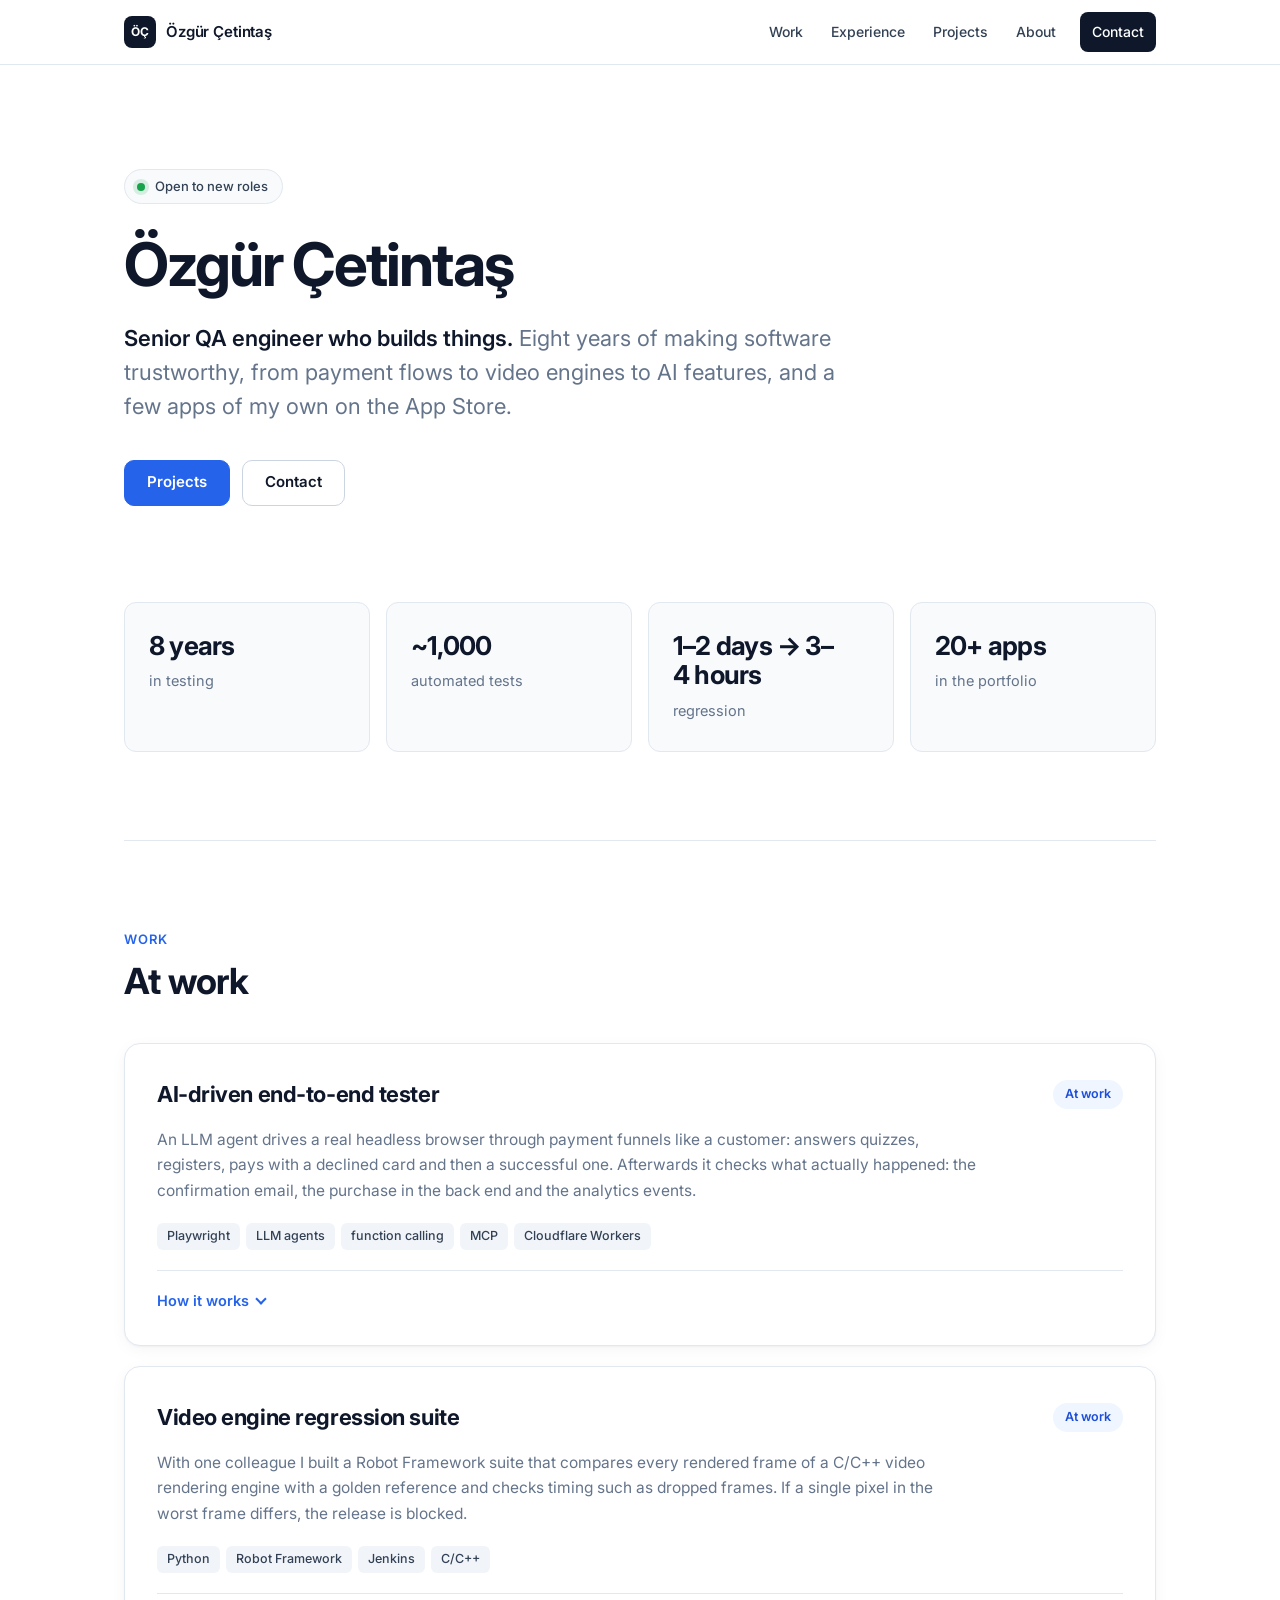
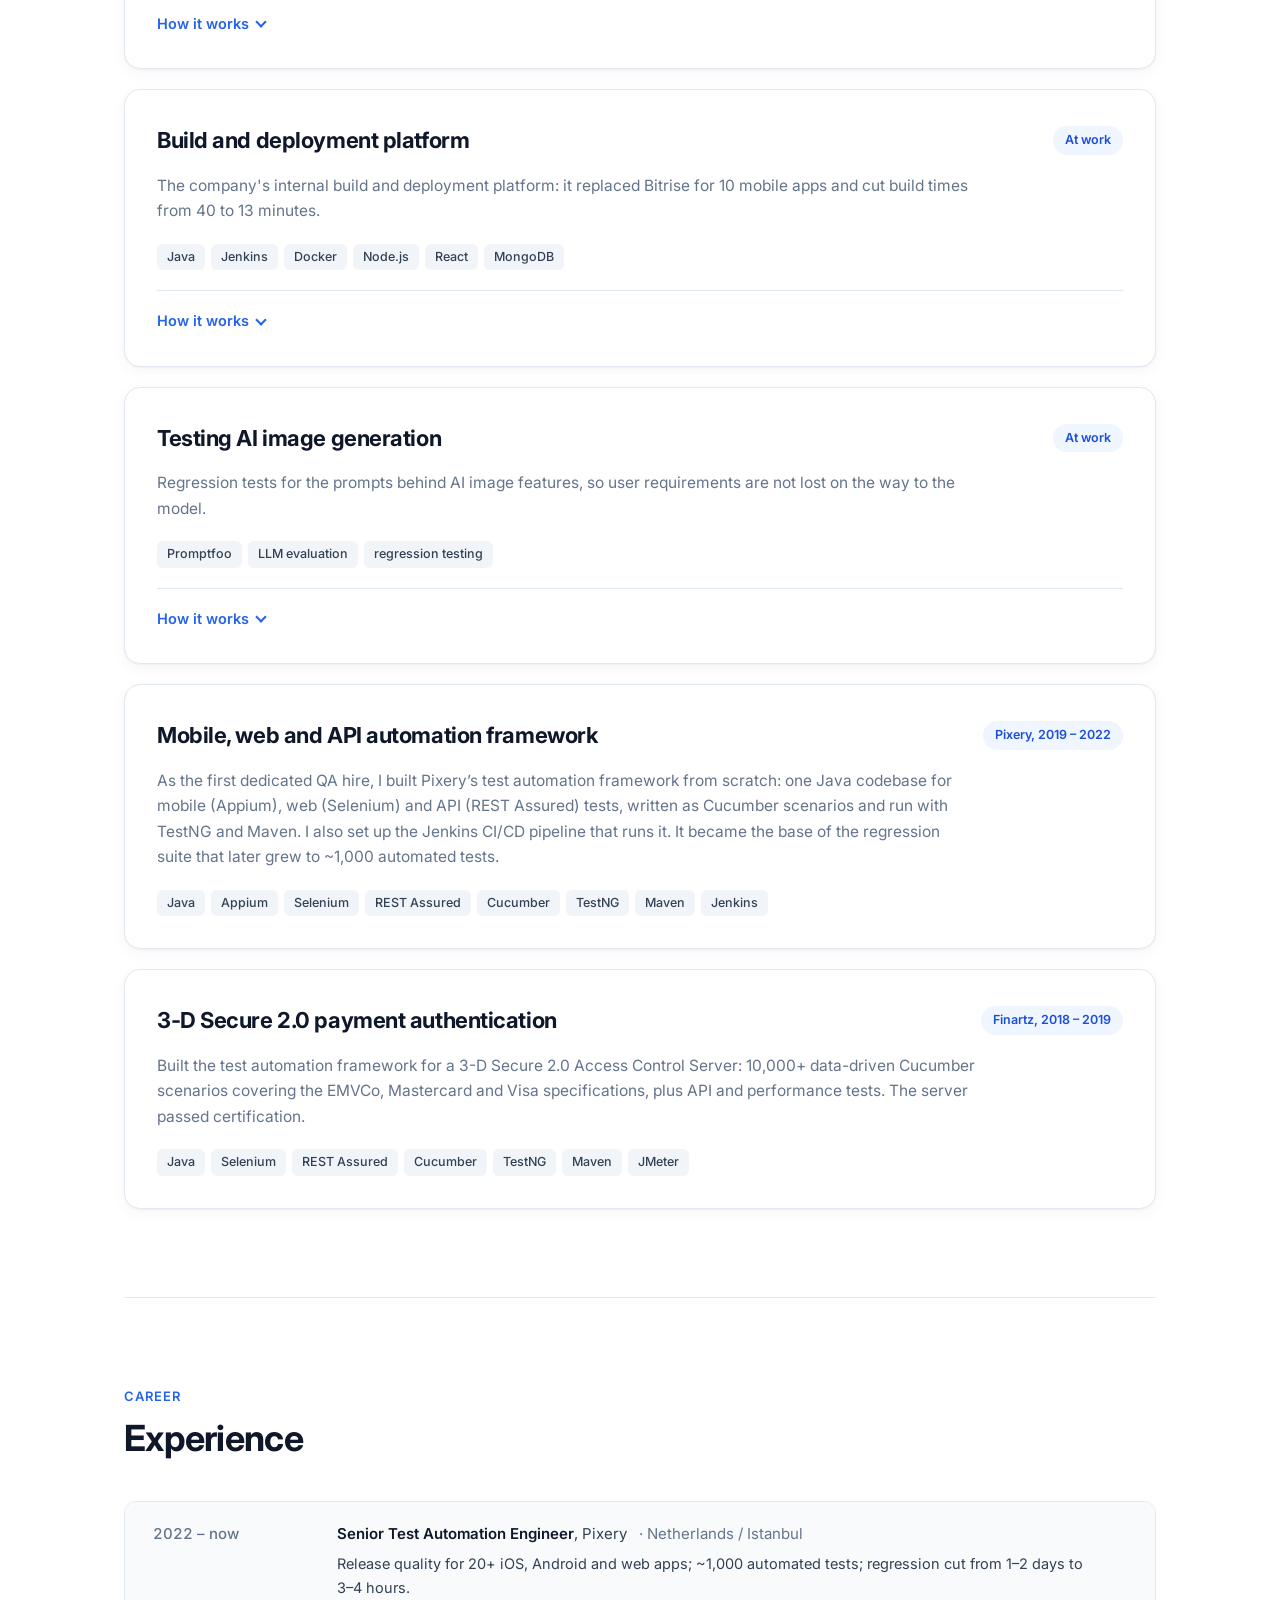
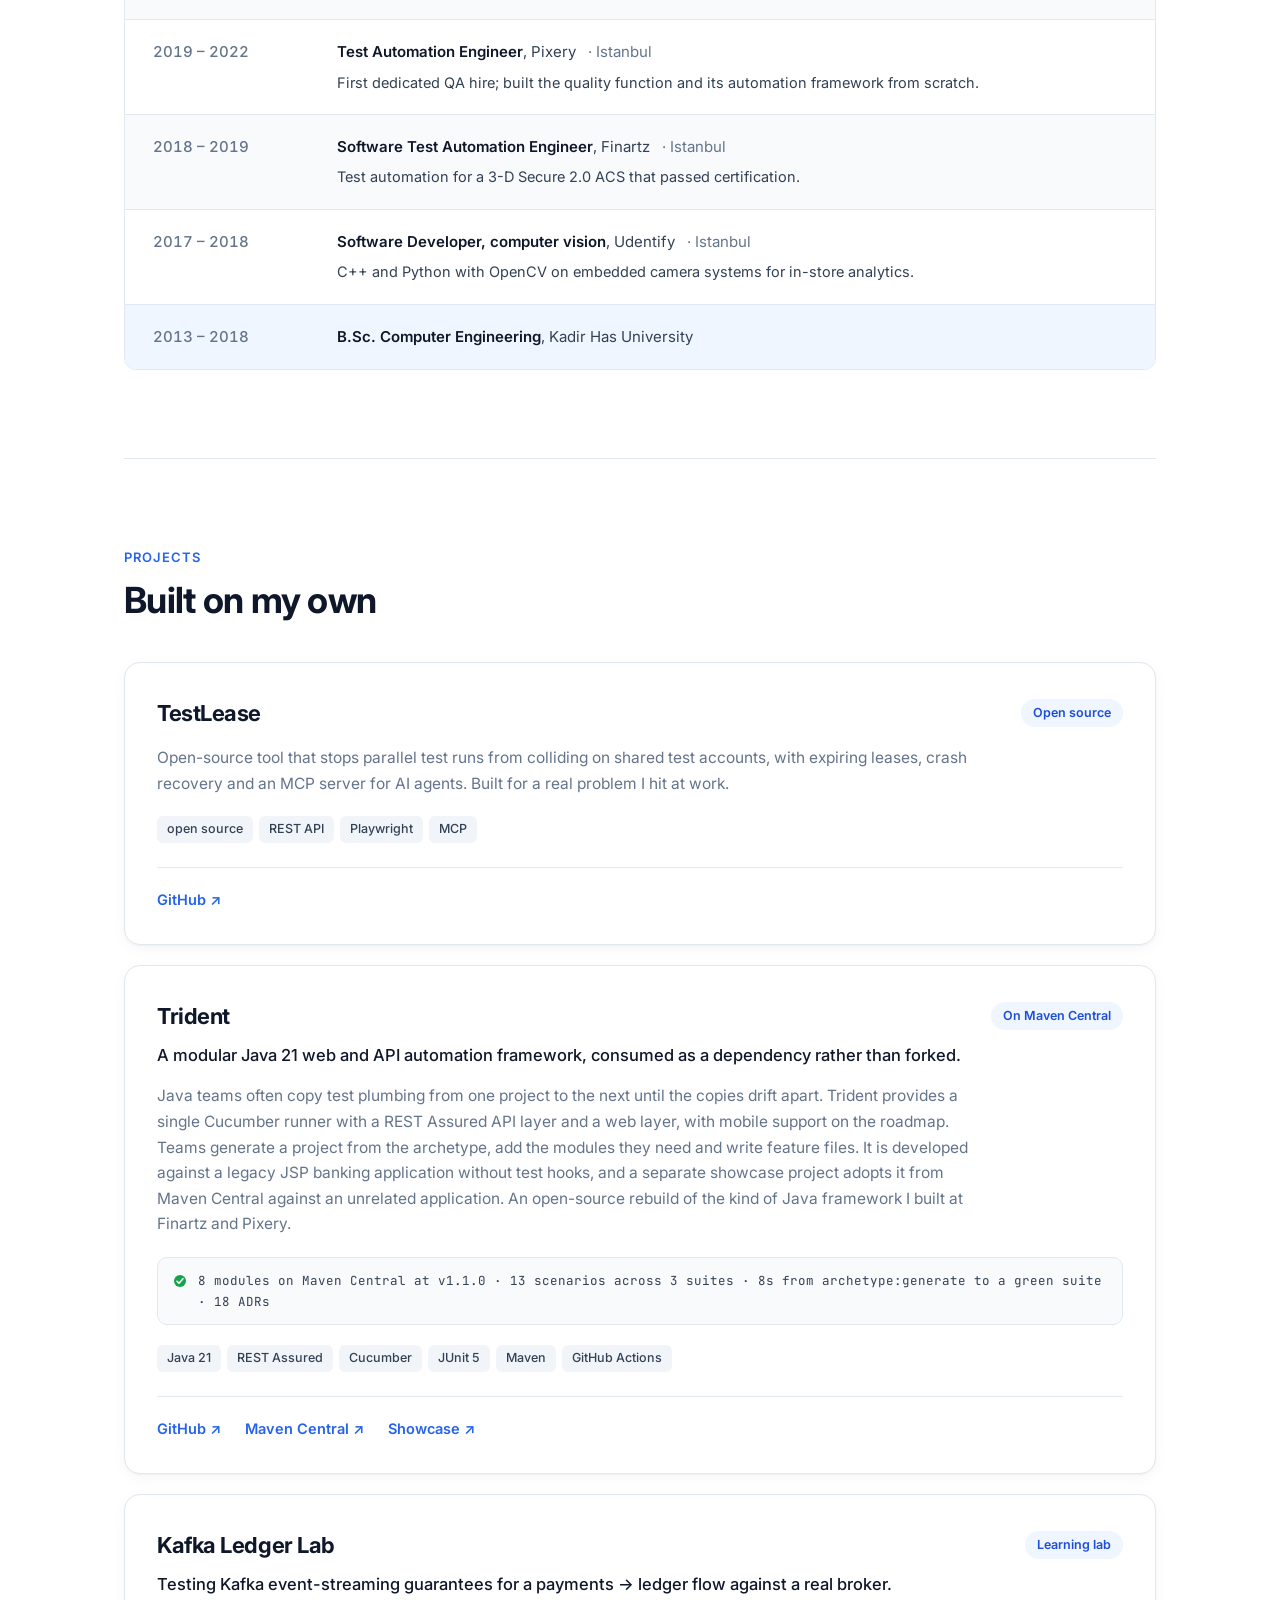
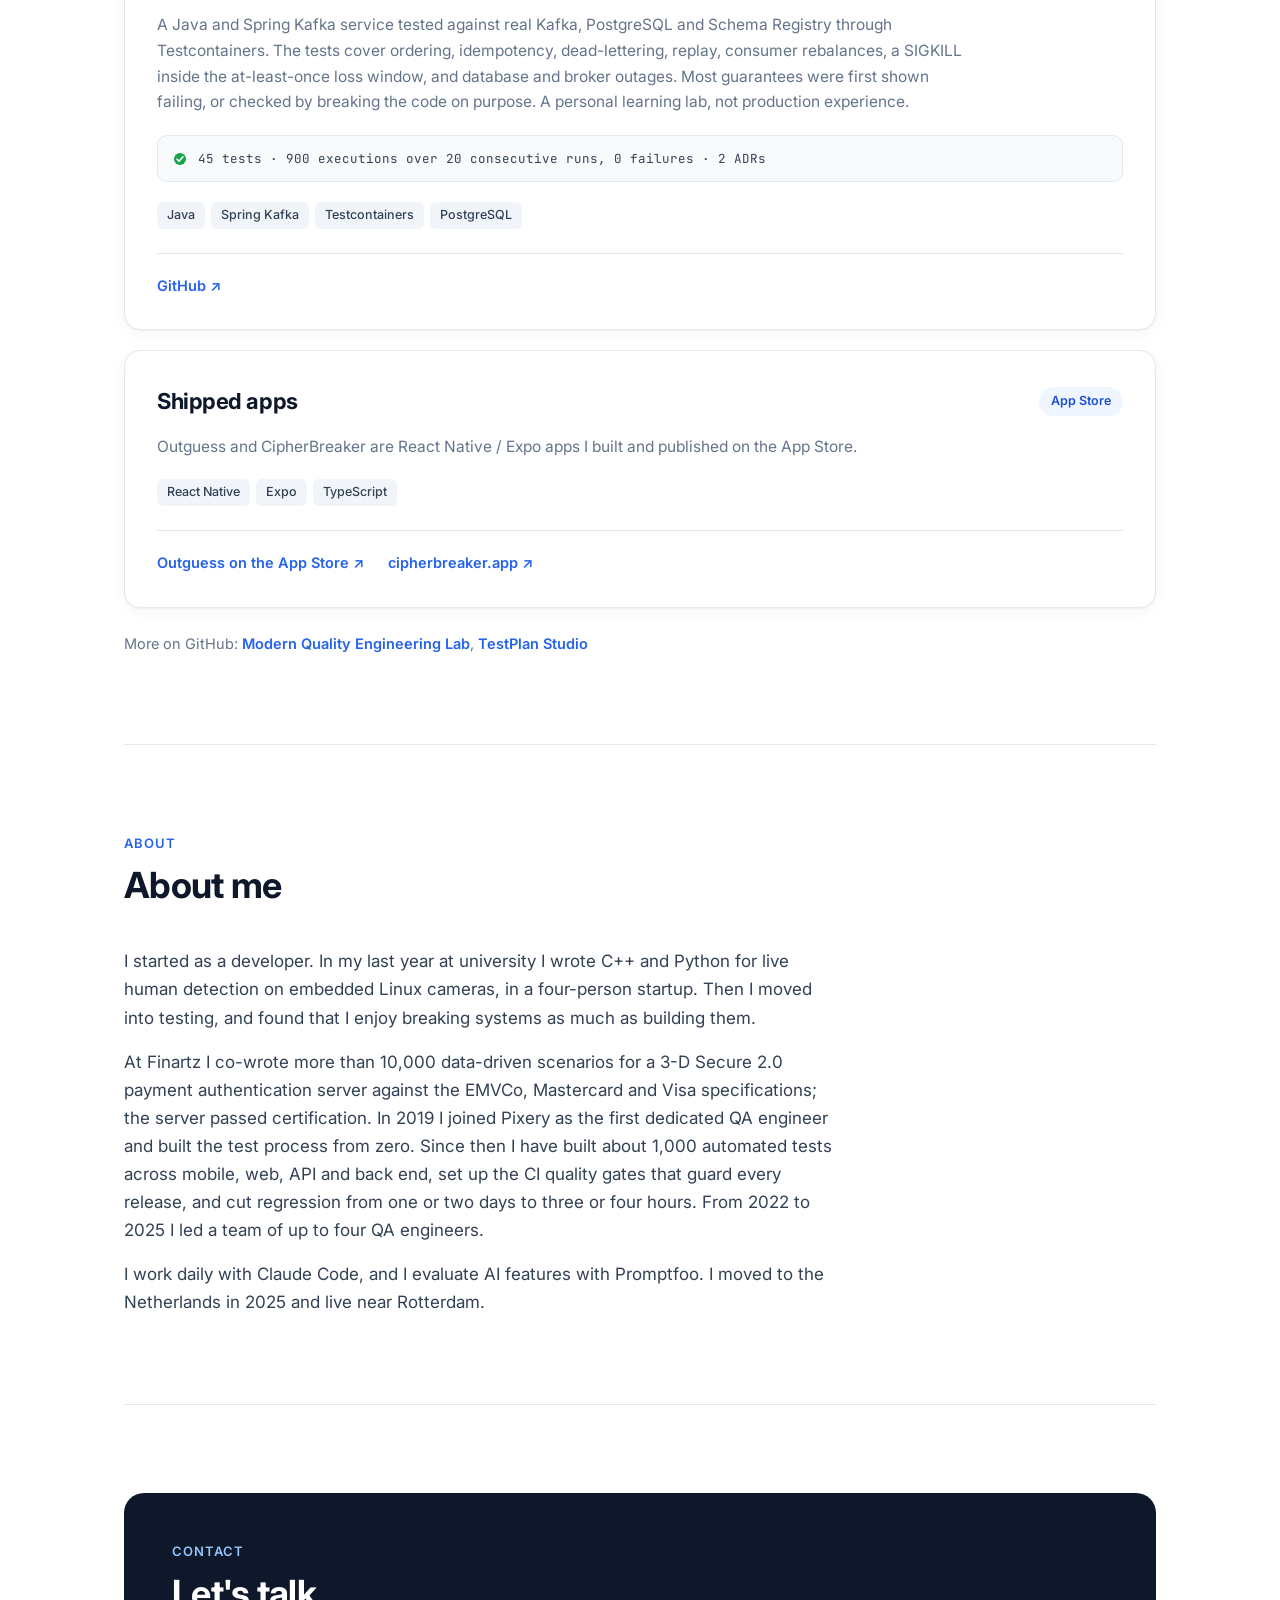
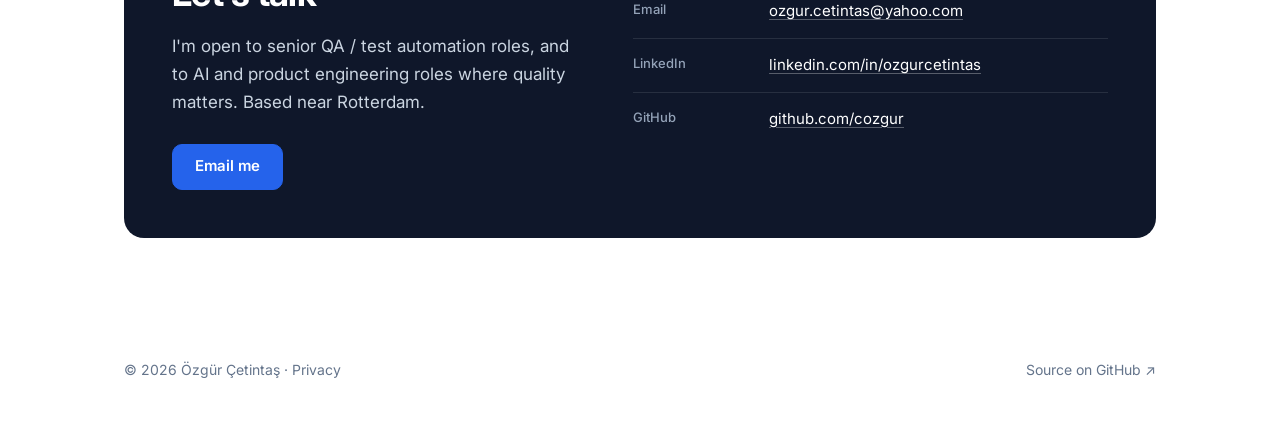
==== commit adf0361b: "At work: credit the Jenkins pipelines I set up Co-Authored-By: Claude Opus 5.5 <noreply@anthropic.co" ====
--- a/site/index.html
+++ b/site/index.html
@@ -161,7 +161,7 @@
                 </div>
                 <div>
                   <dt>What I built</dt>
-                  <dd>In 2021, with one colleague, a Robot Framework suite with our own Python keyword libraries, running in Jenkins and still in use. It compares every rendered frame with a golden reference (PSNR on the worst frame, plus bit-exact MD5 checks per frame), and analyses timing from frame timestamps: jitter, dropped and duplicated frames. A fault injector generates streams with known defects to prove the checks actually detect them. Suites are tagged by requirement and run in parallel.</dd>
+                  <dd>In 2021, with one colleague, a Robot Framework suite with our own Python keyword libraries, running in a Jenkins pipeline I set up, still in use. It compares every rendered frame with a golden reference (PSNR on the worst frame, plus bit-exact MD5 checks per frame), and analyses timing from frame timestamps: jitter, dropped and duplicated frames. A fault injector generates streams with known defects to prove the checks actually detect them. Suites are tagged by requirement and run in parallel.</dd>
                 </div>
                 <div>
                   <dt>What it changed</dt>
@@ -235,11 +235,11 @@
             <p class="desc">
               As the first dedicated QA hire, I built Pixery&rsquo;s test automation framework from scratch: one Java
               codebase for mobile (Appium), web (Selenium) and API (REST Assured) tests, written as Cucumber scenarios
-              and run with TestNG and Maven. It became the base of the regression suite that later grew to ~1,000
+              and run with TestNG and Maven. I also set up the Jenkins CI/CD pipeline that runs it. It became the base of the regression suite that later grew to ~1,000
               automated tests.
             </p>
             <ul class="badges" aria-label="Technologies">
-              <li>Java</li><li>Appium</li><li>Selenium</li><li>REST Assured</li><li>Cucumber</li><li>TestNG</li><li>Maven</li>
+              <li>Java</li><li>Appium</li><li>Selenium</li><li>REST Assured</li><li>Cucumber</li><li>TestNG</li><li>Maven</li><li>Jenkins</li>
             </ul>
           </li>
 
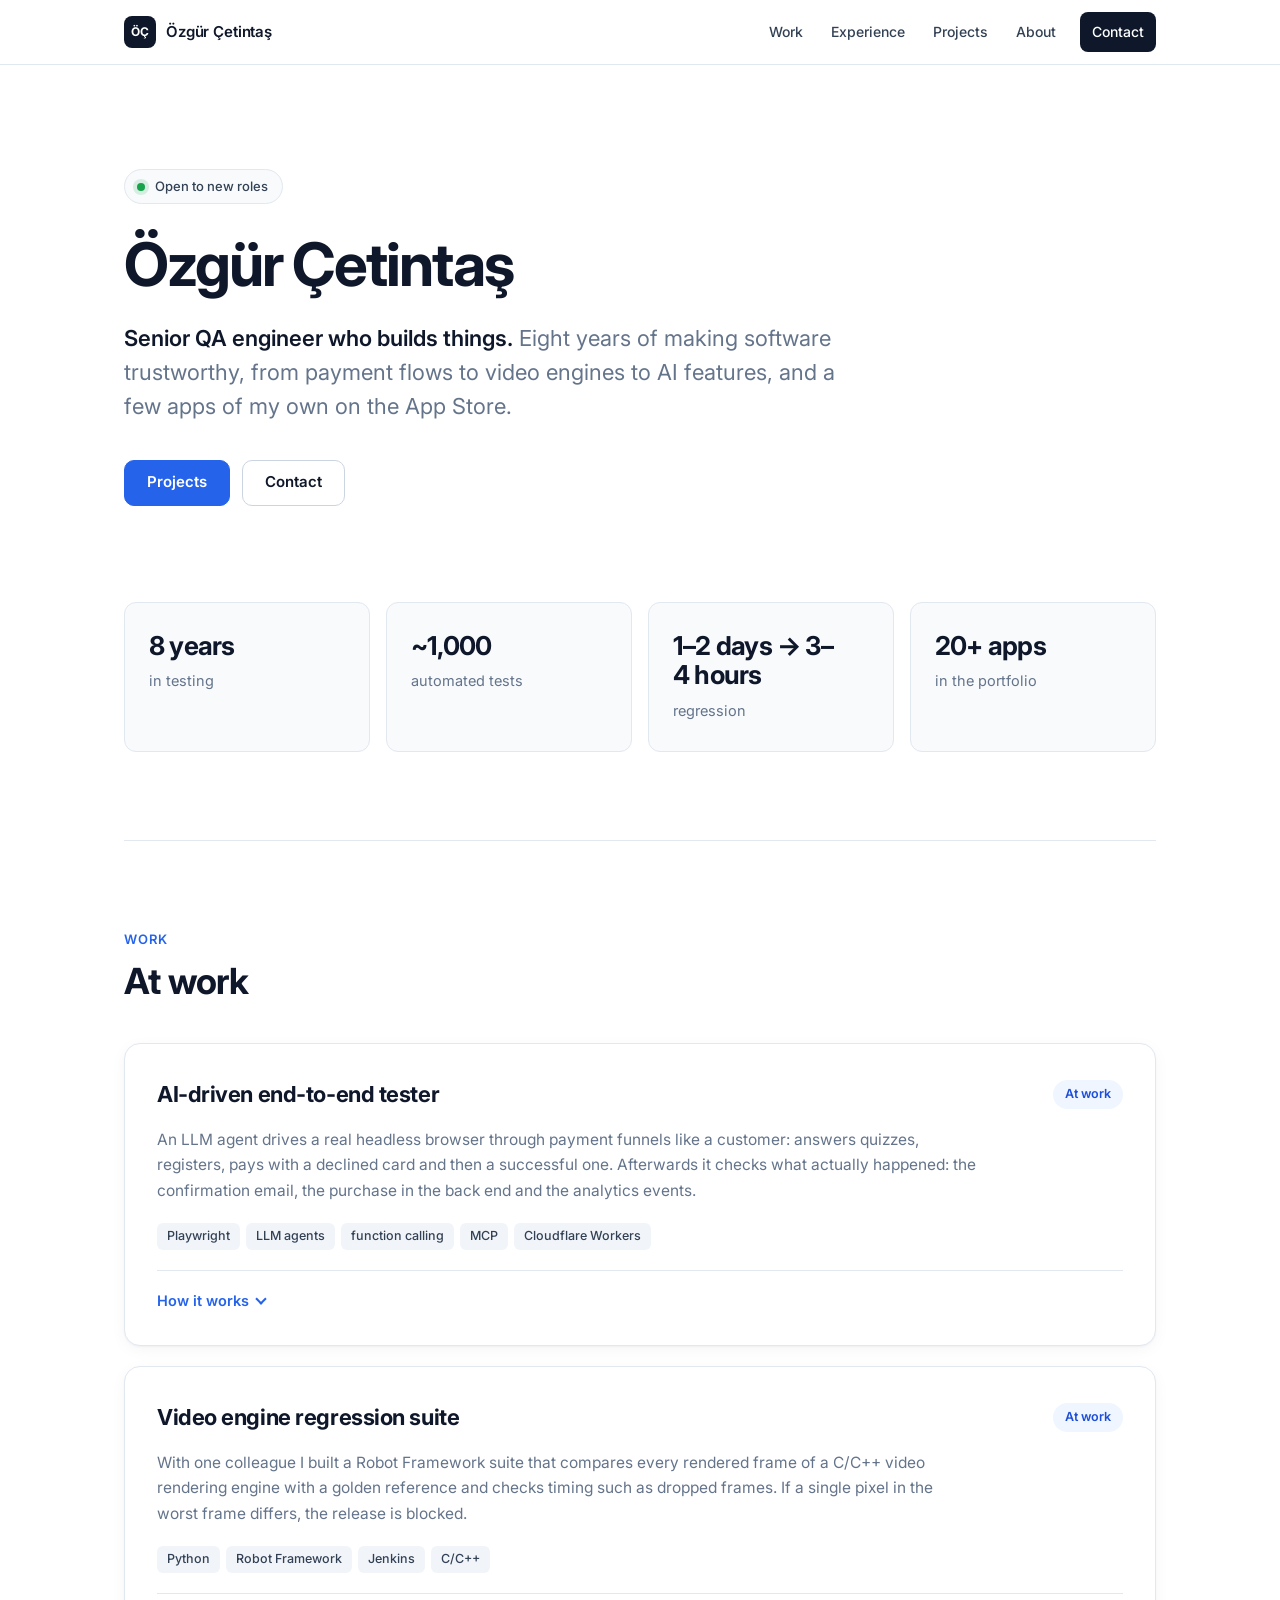
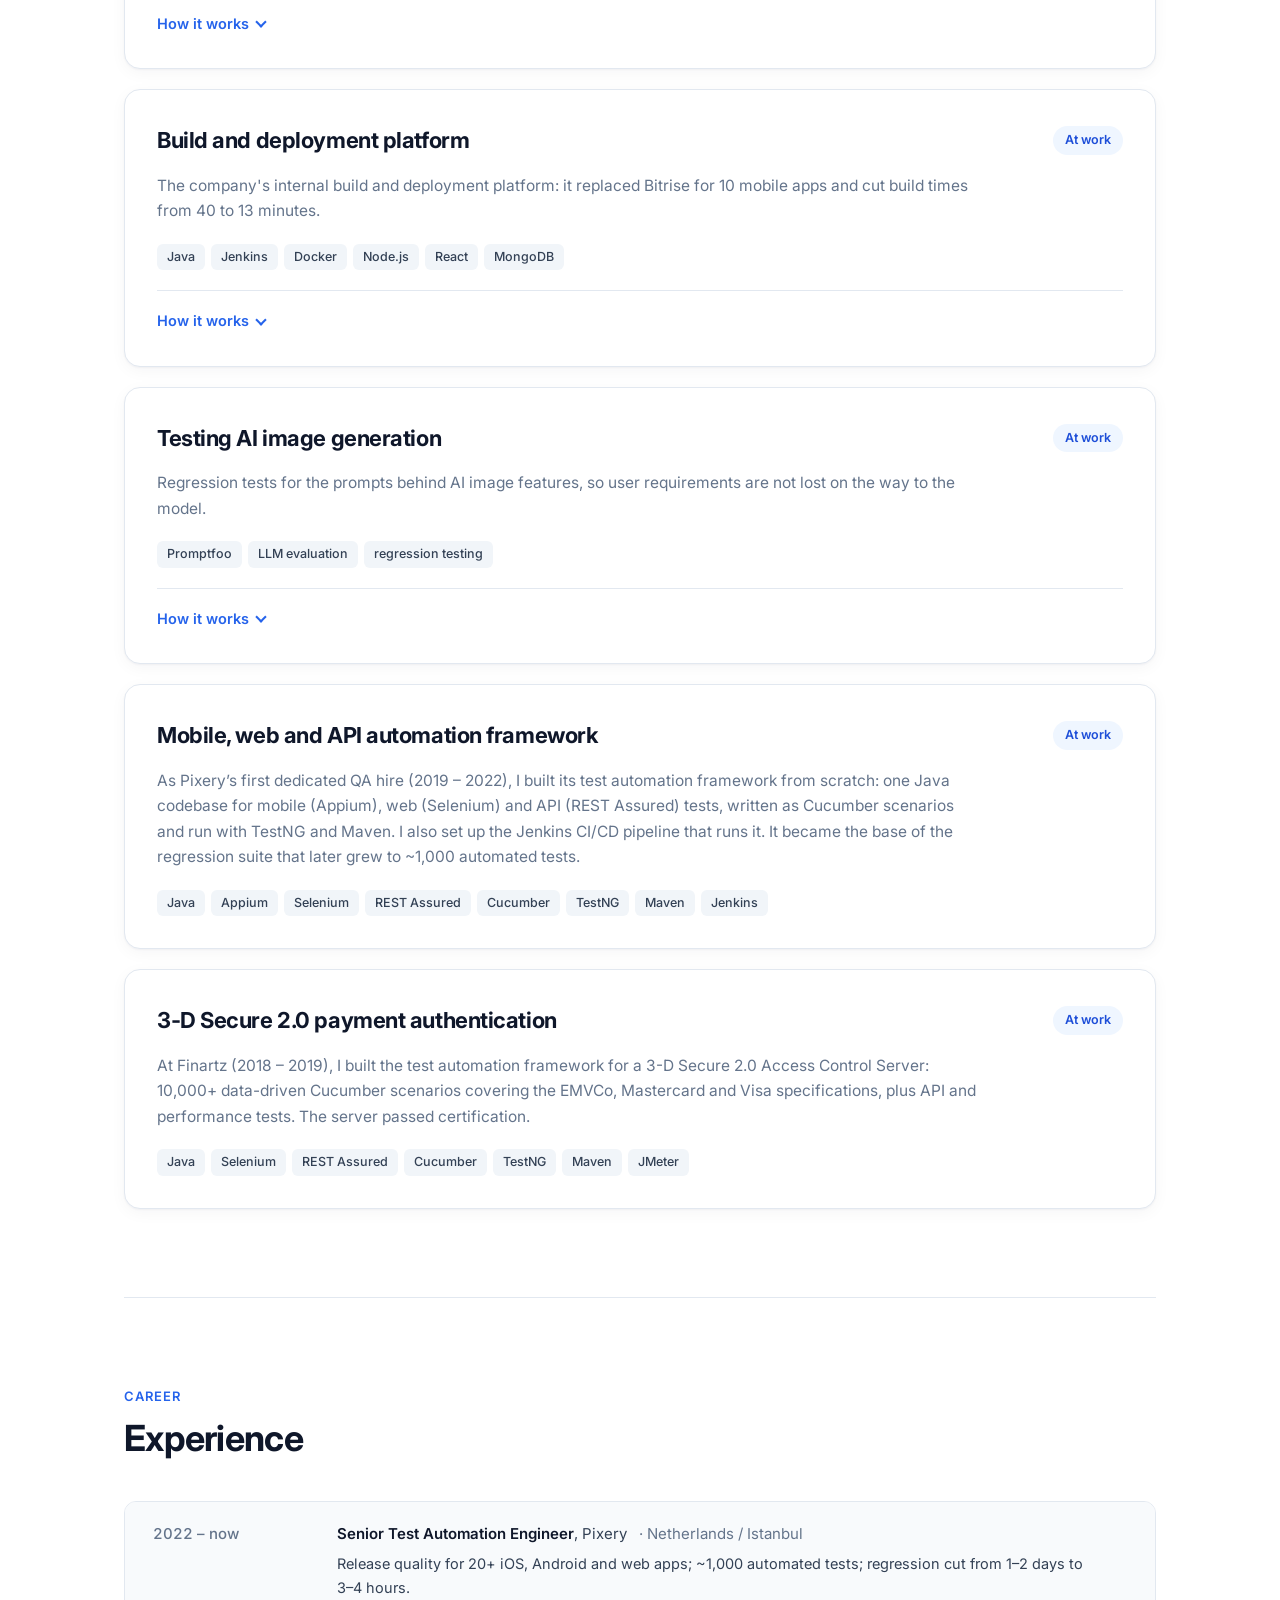
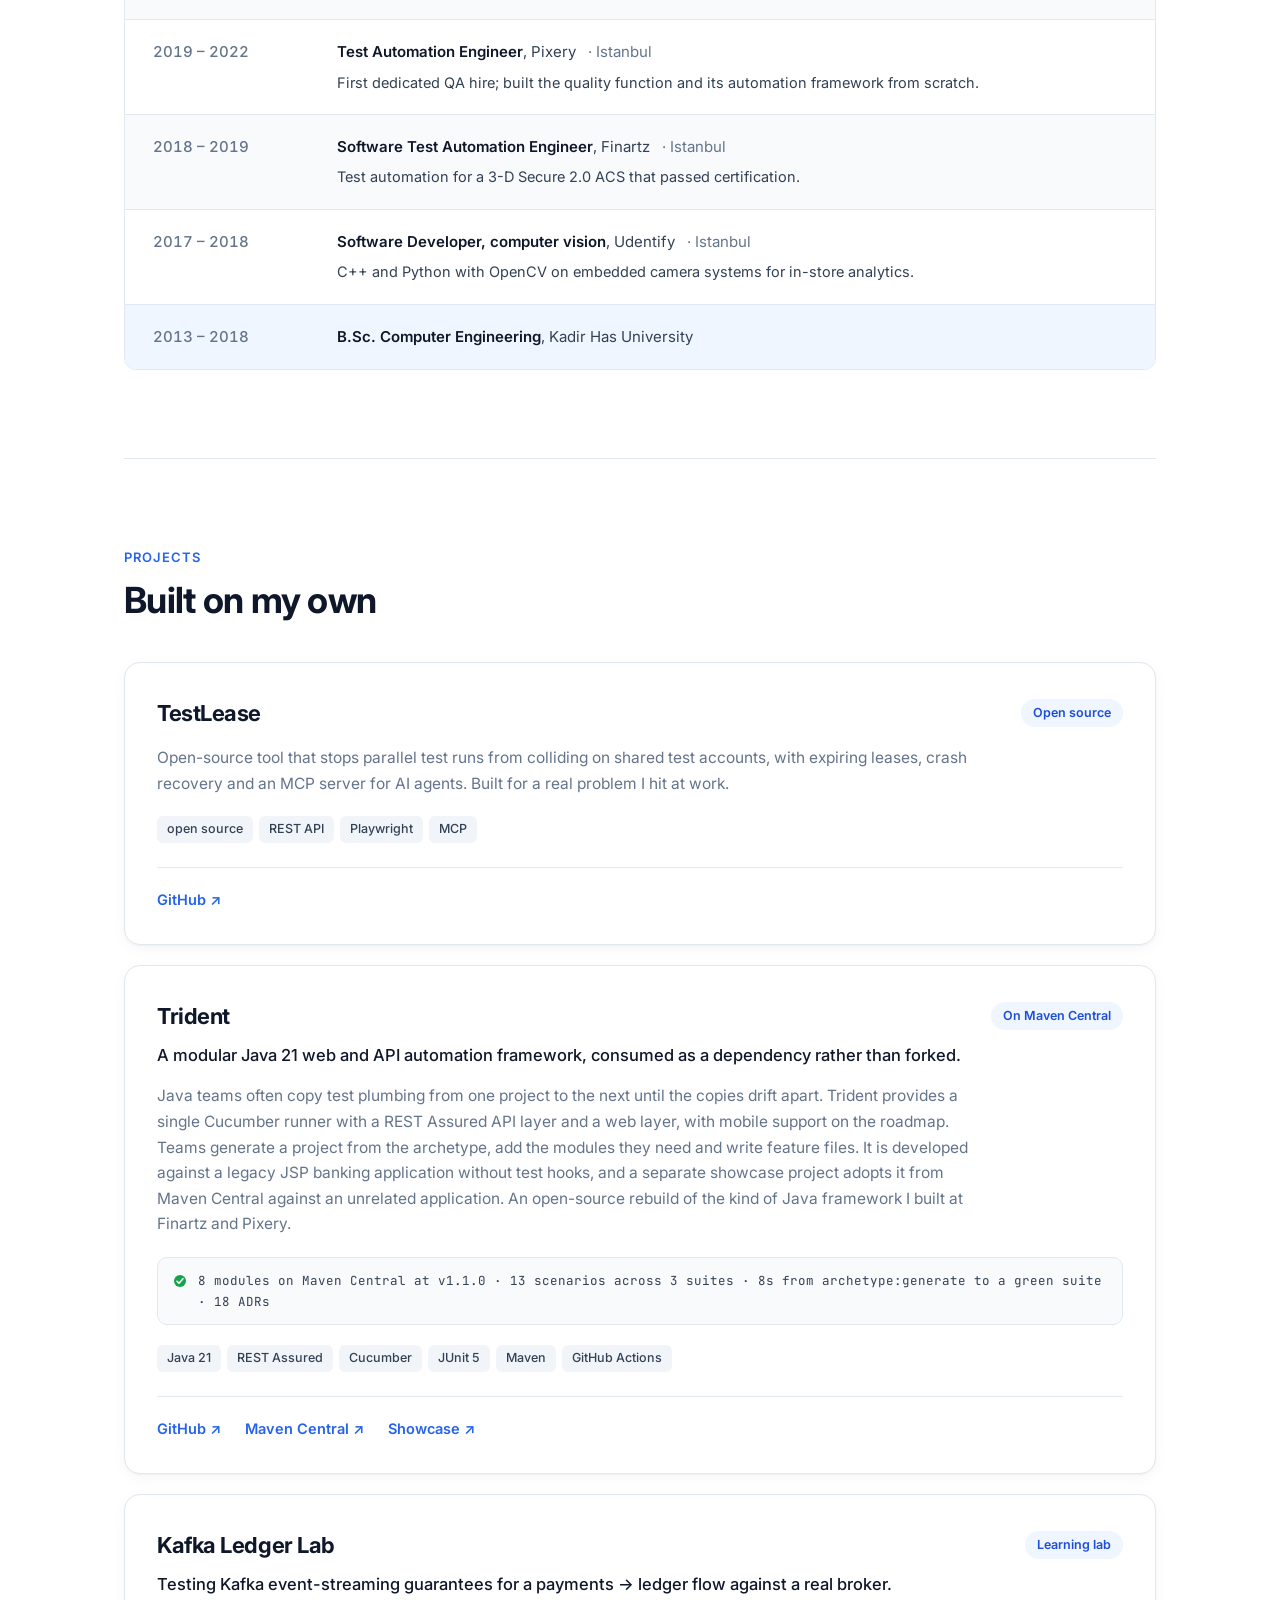
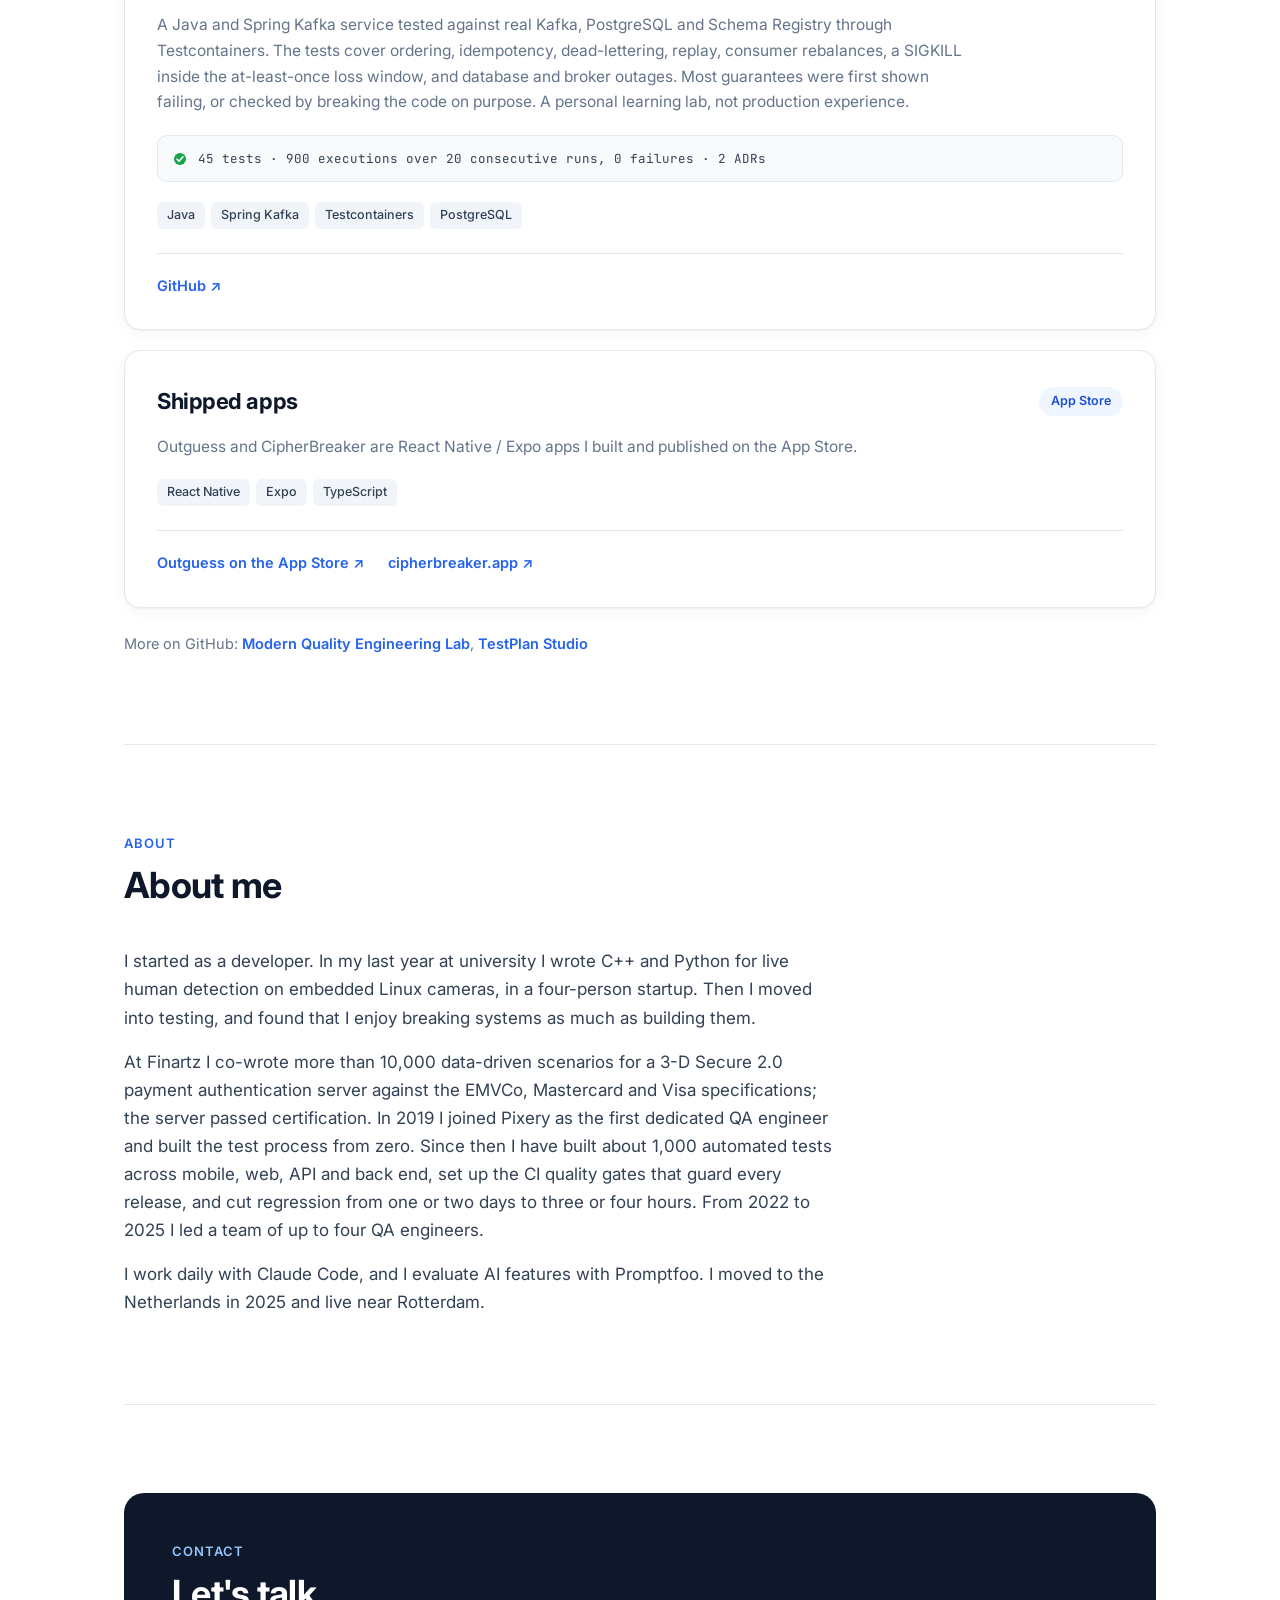
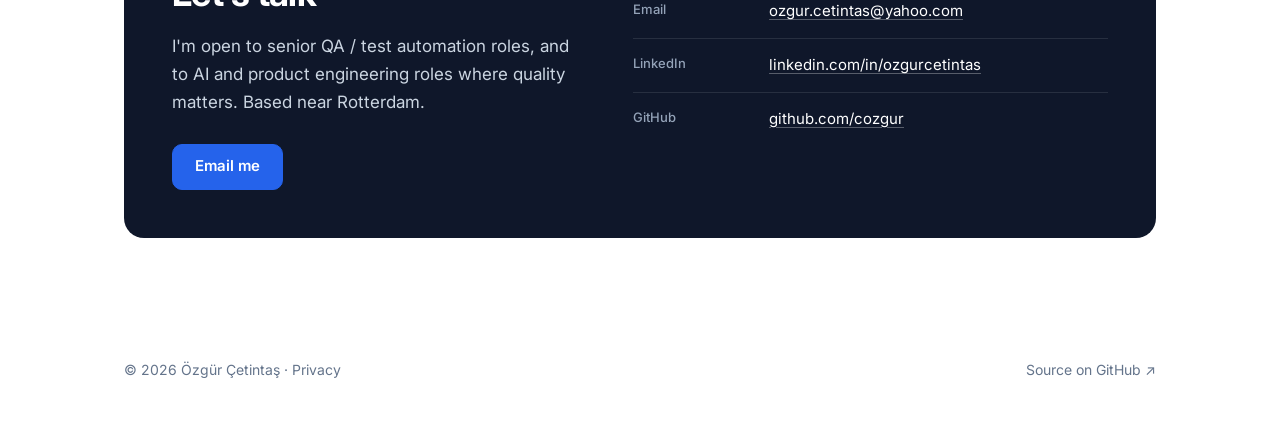
==== commit 5fd079ac: "At work: same badge on all six cards; company and dates move into the text Co-Authored-By: Claude Op" ====
--- a/site/index.html
+++ b/site/index.html
@@ -230,10 +230,10 @@
           <li class="card">
             <header>
               <h3>Mobile, web and API automation framework</h3>
-              <span class="stamp">Pixery, 2019 – 2022</span>
-            </header>
-            <p class="desc">
-              As the first dedicated QA hire, I built Pixery&rsquo;s test automation framework from scratch: one Java
+              <span class="stamp">At work</span>
+            </header>
+            <p class="desc">
+              As Pixery&rsquo;s first dedicated QA hire (2019&nbsp;–&nbsp;2022), I built its test automation framework from scratch: one Java
               codebase for mobile (Appium), web (Selenium) and API (REST Assured) tests, written as Cucumber scenarios
               and run with TestNG and Maven. I also set up the Jenkins CI/CD pipeline that runs it. It became the base of the regression suite that later grew to ~1,000
               automated tests.
@@ -246,10 +246,10 @@
           <li class="card">
             <header>
               <h3>3-D Secure 2.0 payment authentication</h3>
-              <span class="stamp">Finartz, 2018 – 2019</span>
-            </header>
-            <p class="desc">
-              Built the test automation framework for a 3-D Secure 2.0 Access Control Server: 10,000+ data-driven
+              <span class="stamp">At work</span>
+            </header>
+            <p class="desc">
+              At Finartz (2018&nbsp;–&nbsp;2019), I built the test automation framework for a 3-D Secure 2.0 Access Control Server: 10,000+ data-driven
               Cucumber scenarios covering the EMVCo, Mastercard and Visa specifications, plus API and performance tests.
               The server passed certification.
             </p>
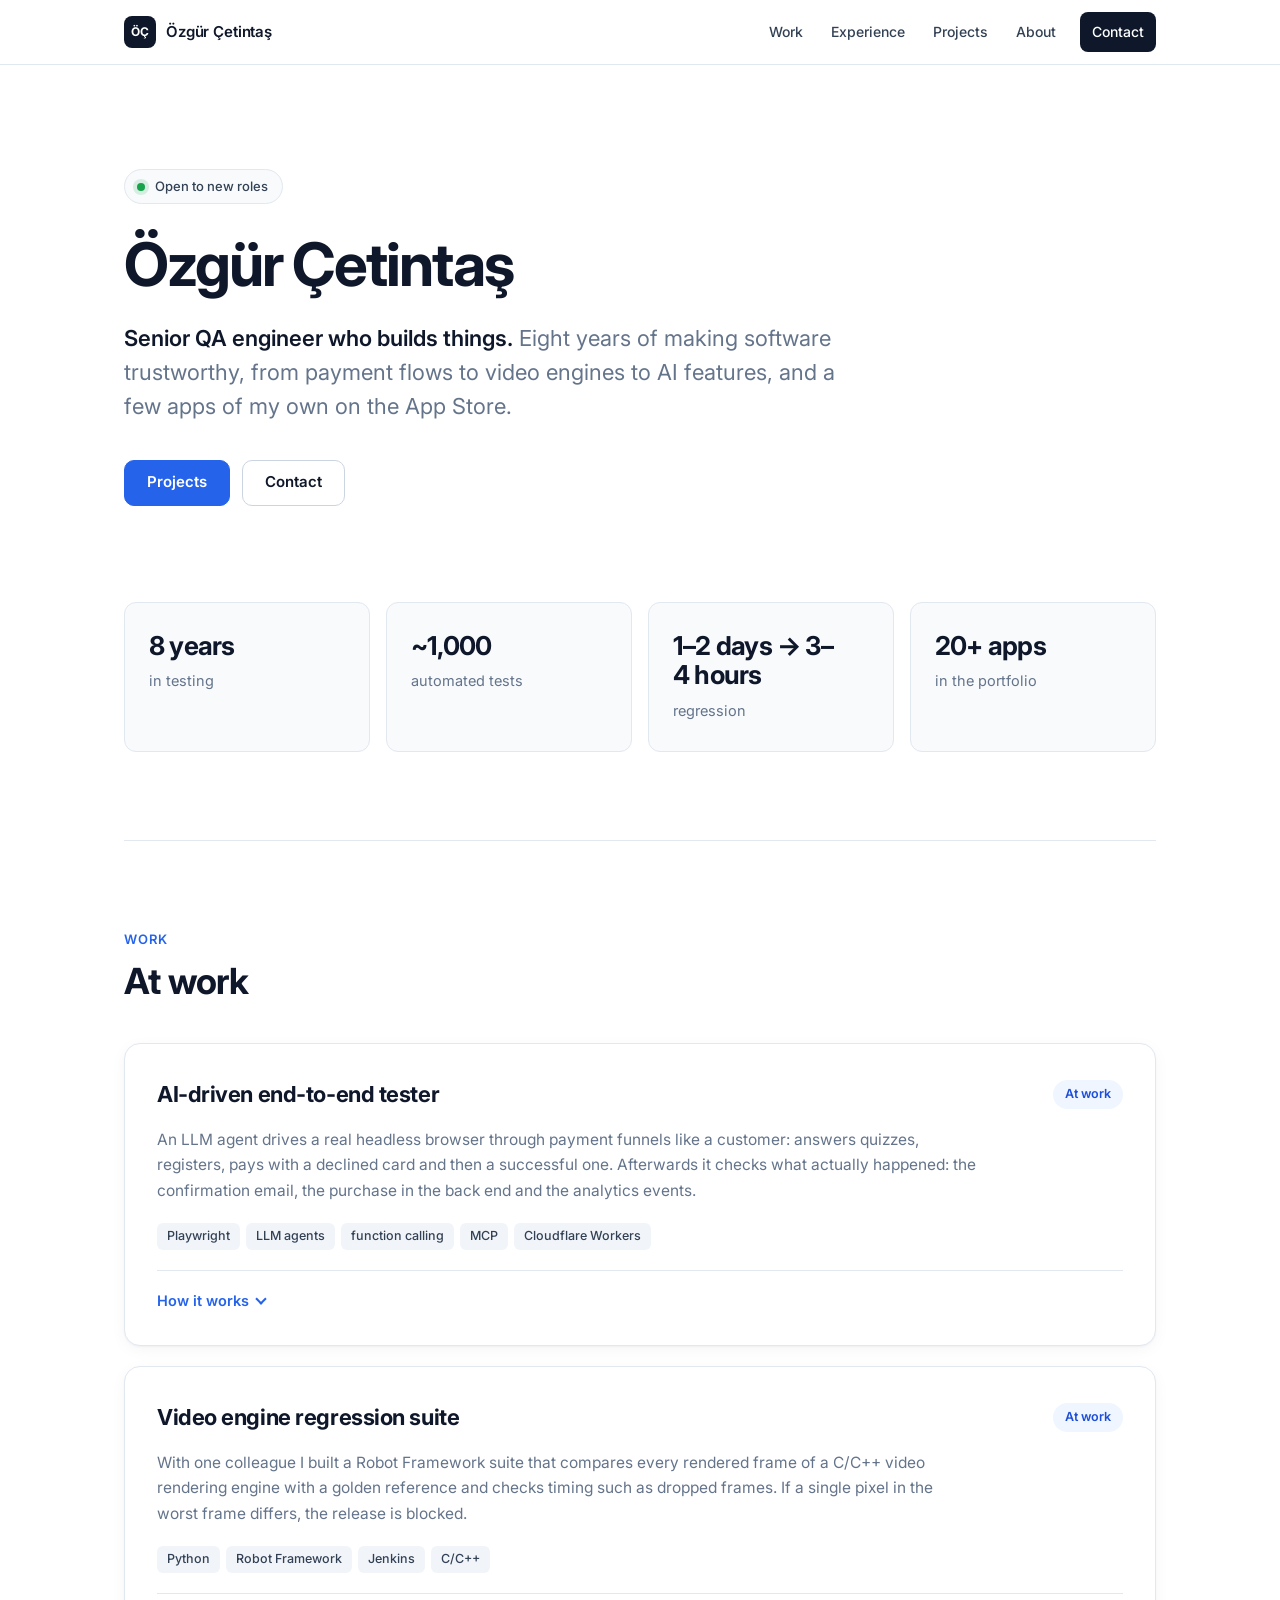
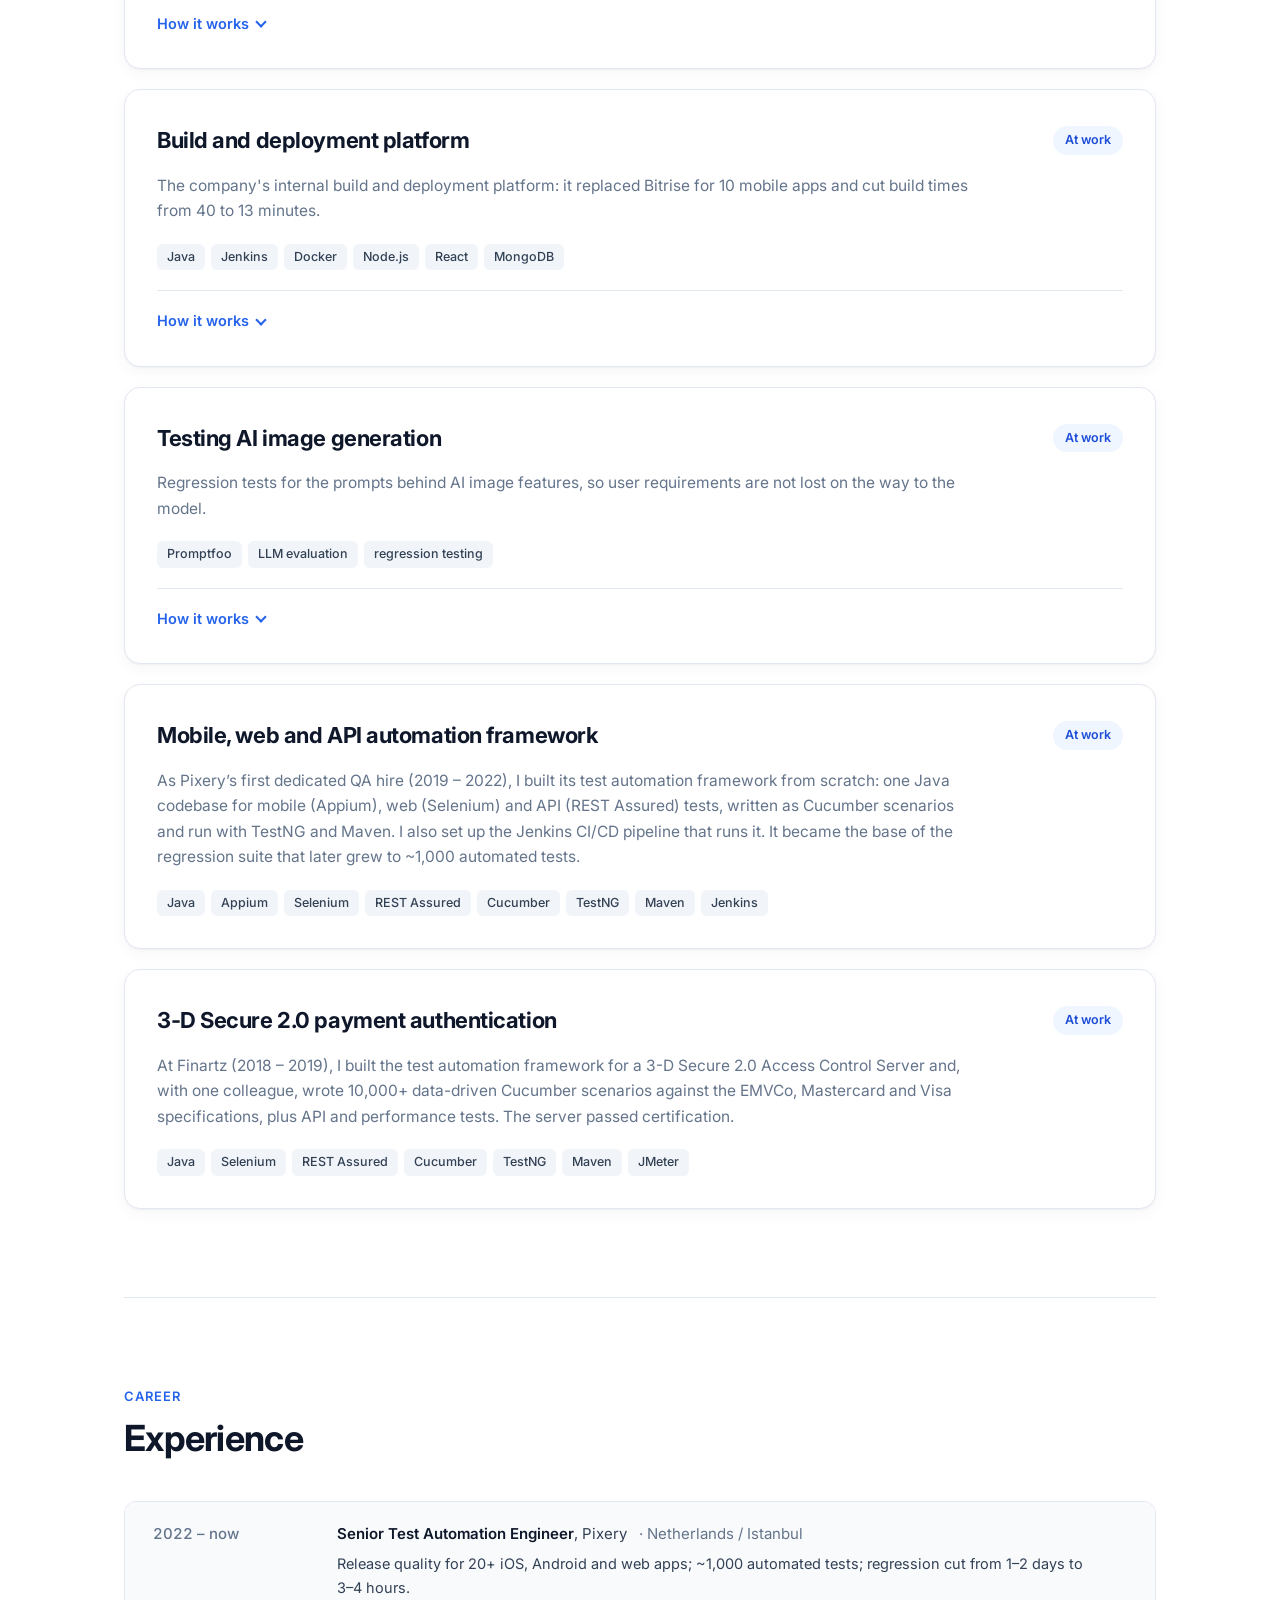
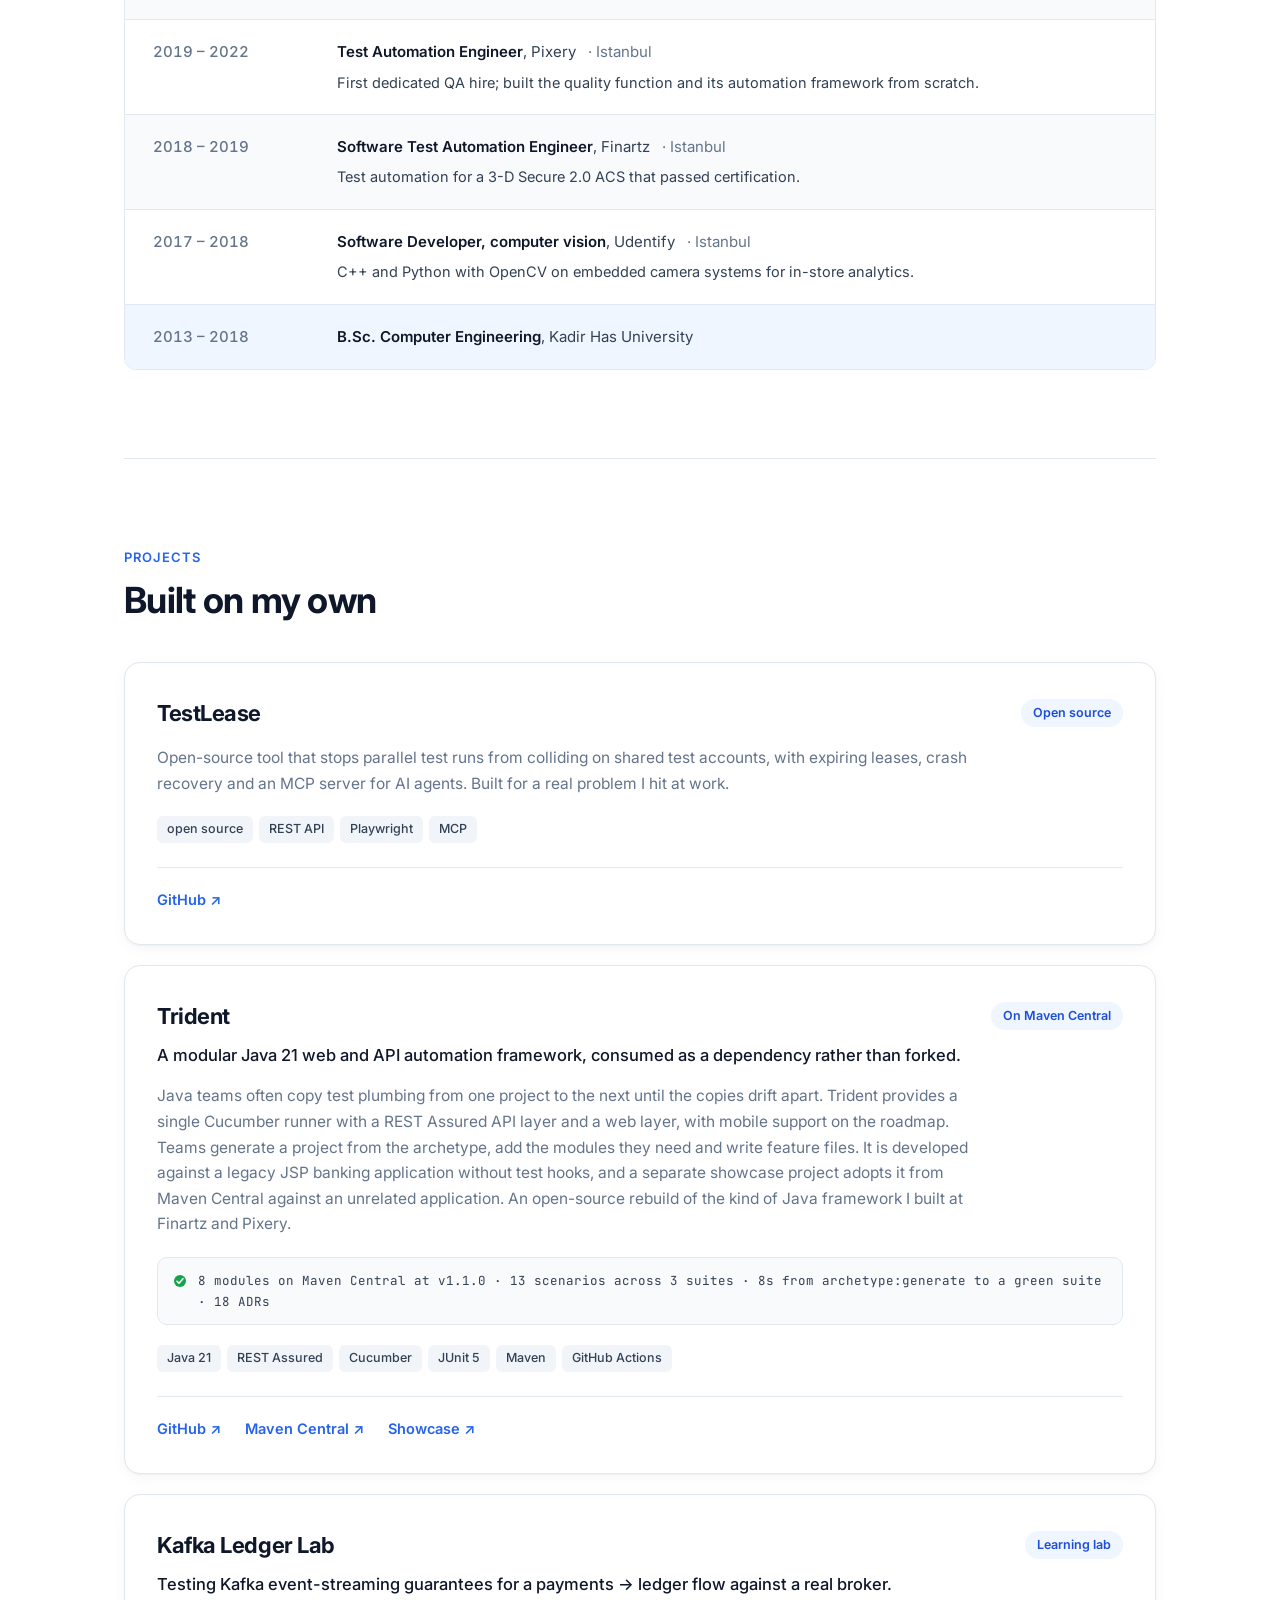
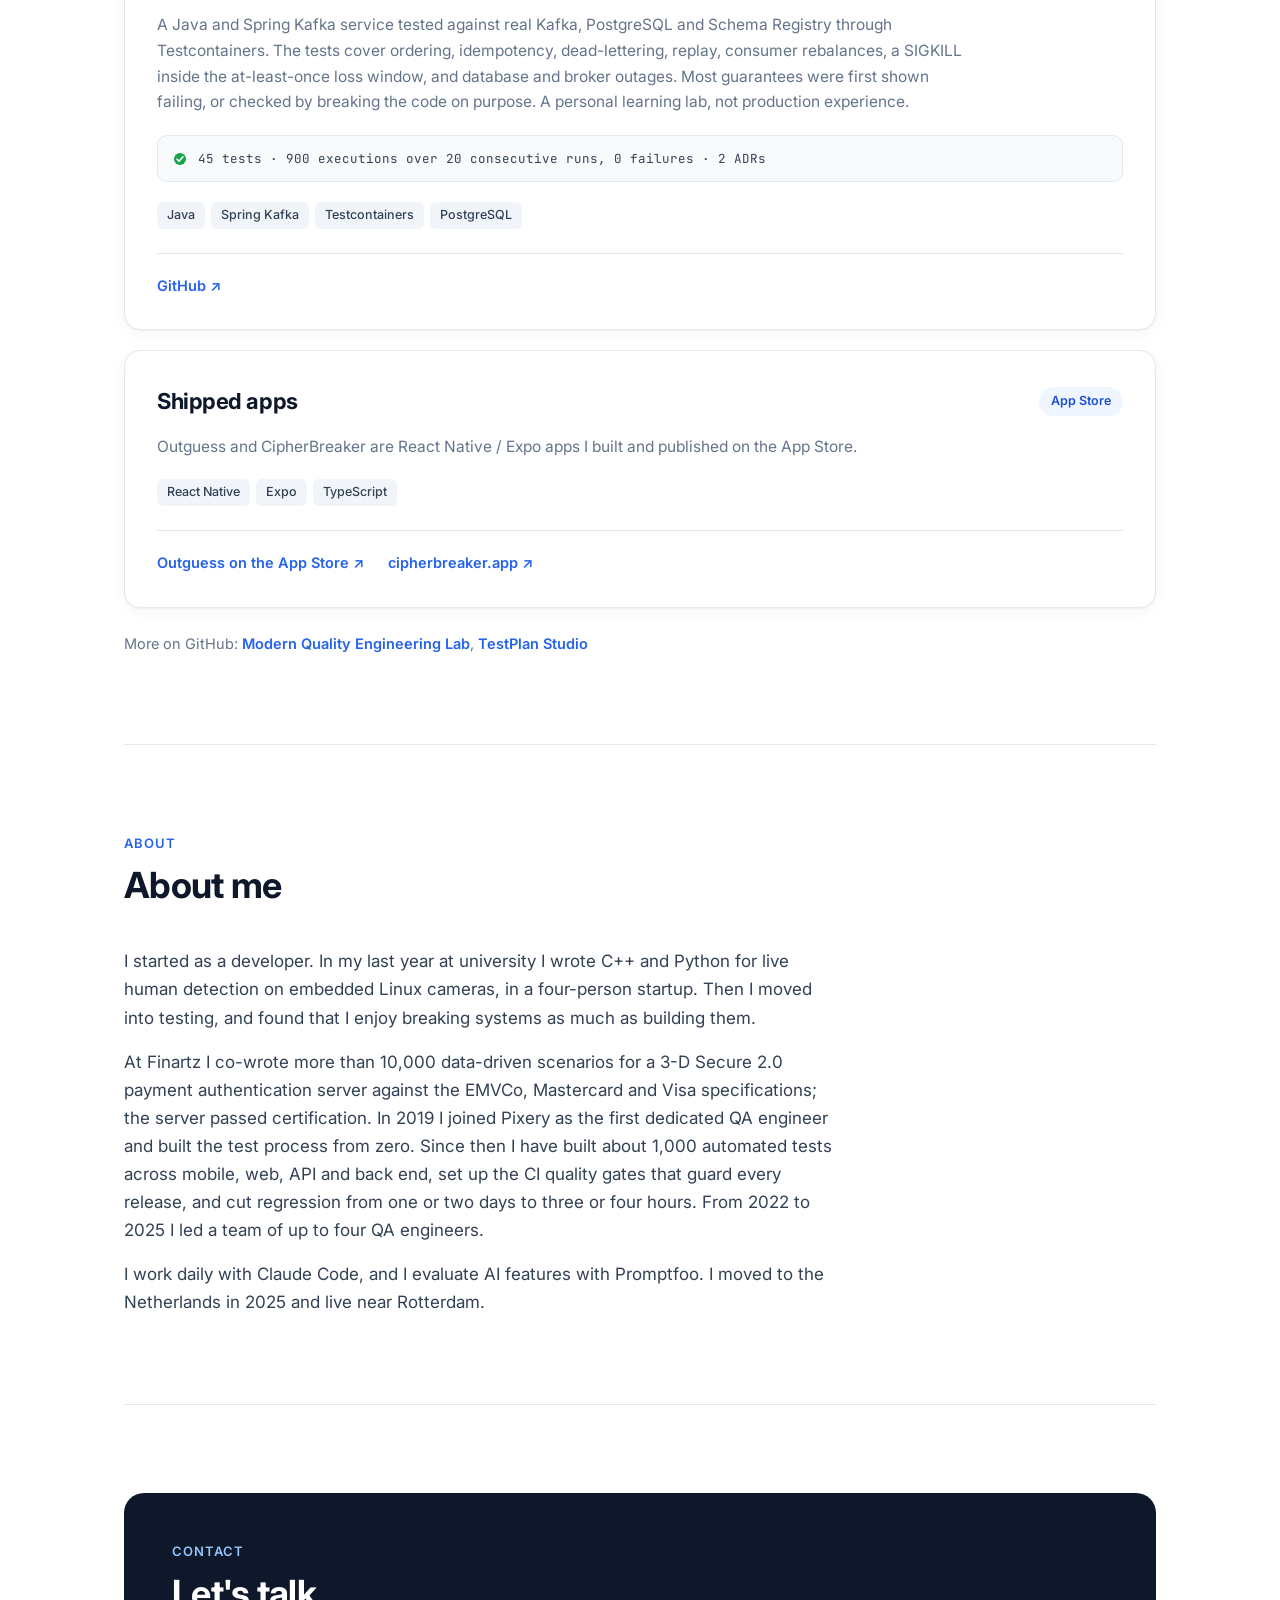
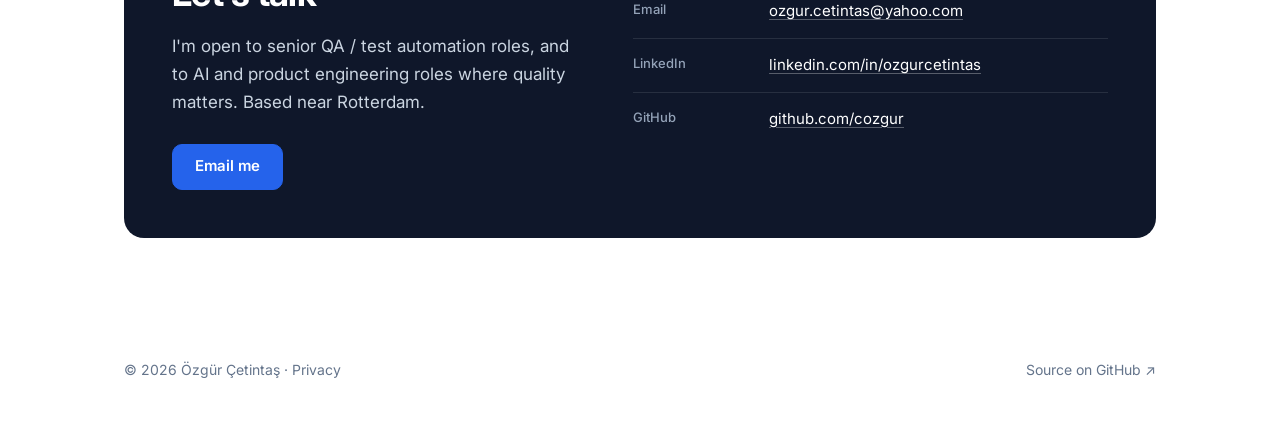
==== commit 82c2243c: "Finartz card: scenarios were co-written with one colleague Co-Authored-By: Claude Opus 5.5 <noreply@" ====
--- a/site/index.html
+++ b/site/index.html
@@ -249,8 +249,8 @@
               <span class="stamp">At work</span>
             </header>
             <p class="desc">
-              At Finartz (2018&nbsp;–&nbsp;2019), I built the test automation framework for a 3-D Secure 2.0 Access Control Server: 10,000+ data-driven
-              Cucumber scenarios covering the EMVCo, Mastercard and Visa specifications, plus API and performance tests.
+              At Finartz (2018&nbsp;–&nbsp;2019), I built the test automation framework for a 3-D Secure 2.0 Access Control Server and, with one colleague,
+              wrote 10,000+ data-driven Cucumber scenarios against the EMVCo, Mastercard and Visa specifications, plus API and performance tests.
               The server passed certification.
             </p>
             <ul class="badges" aria-label="Technologies">
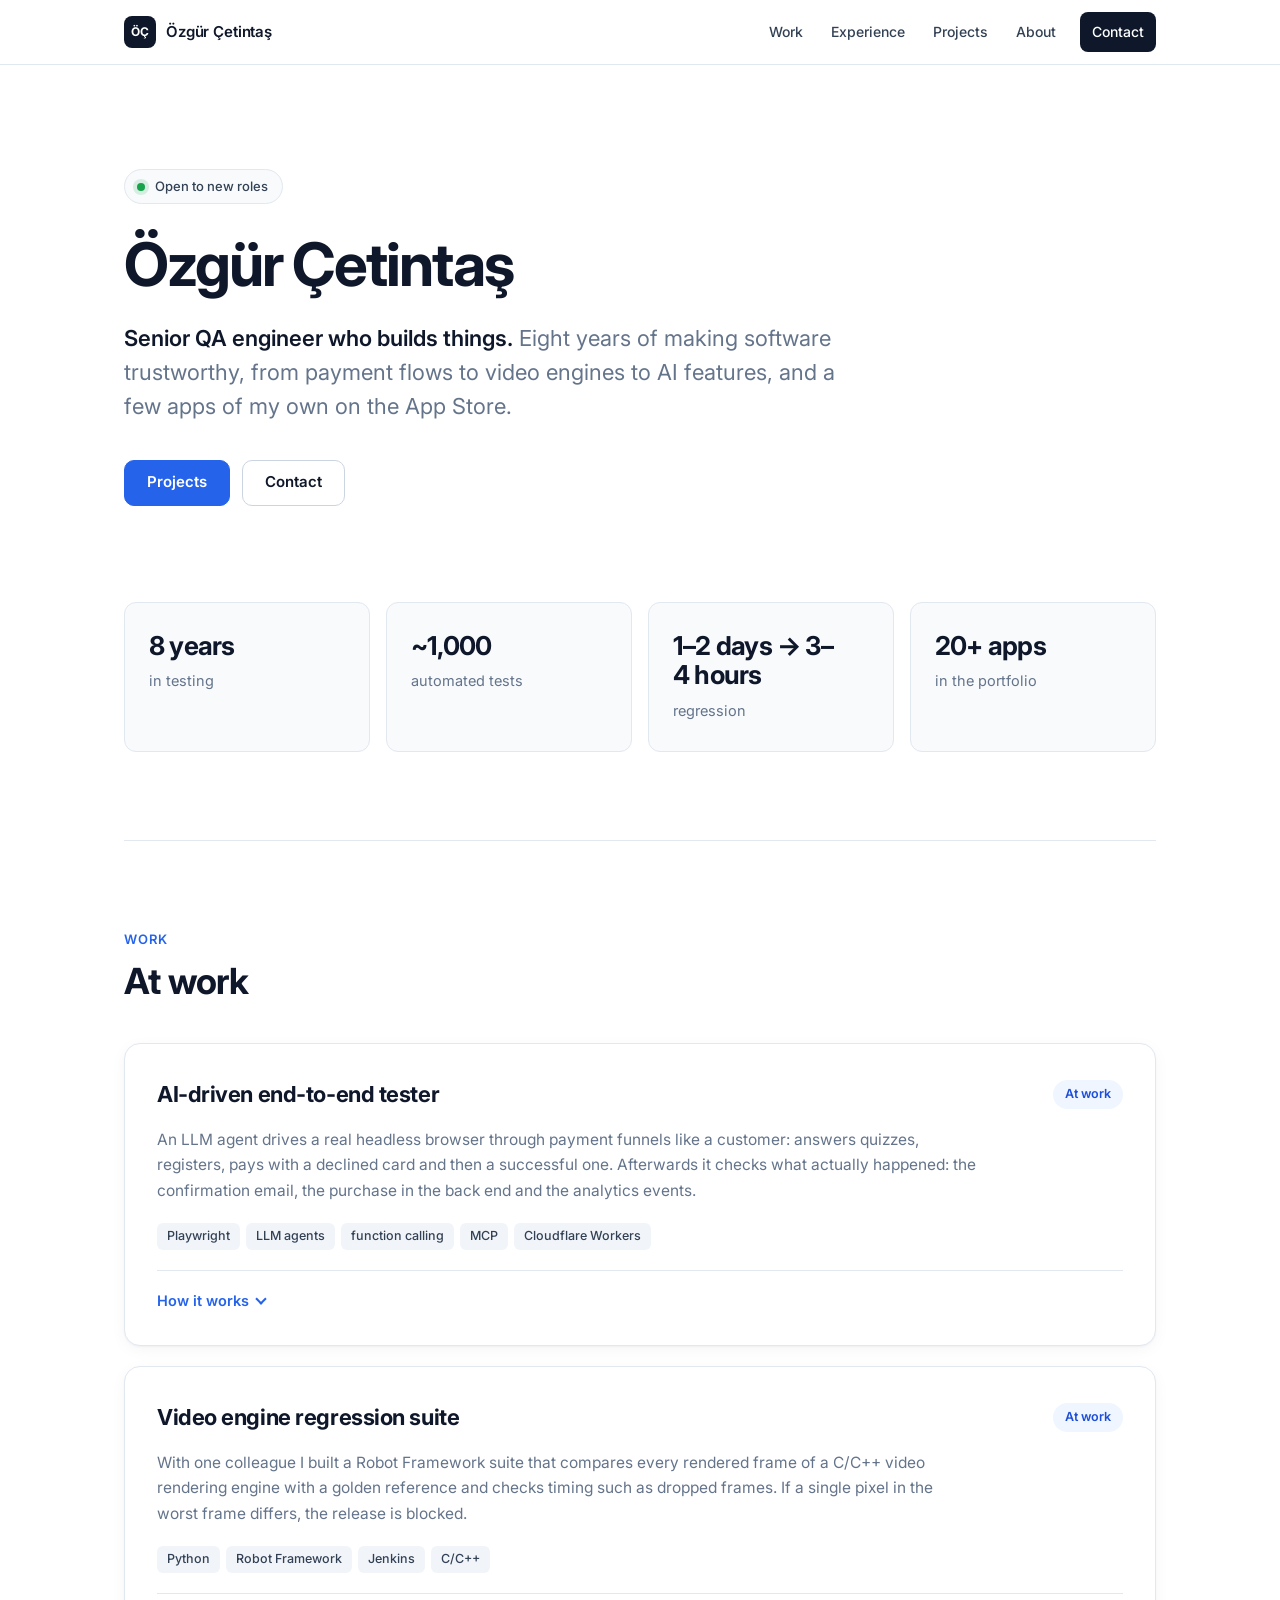
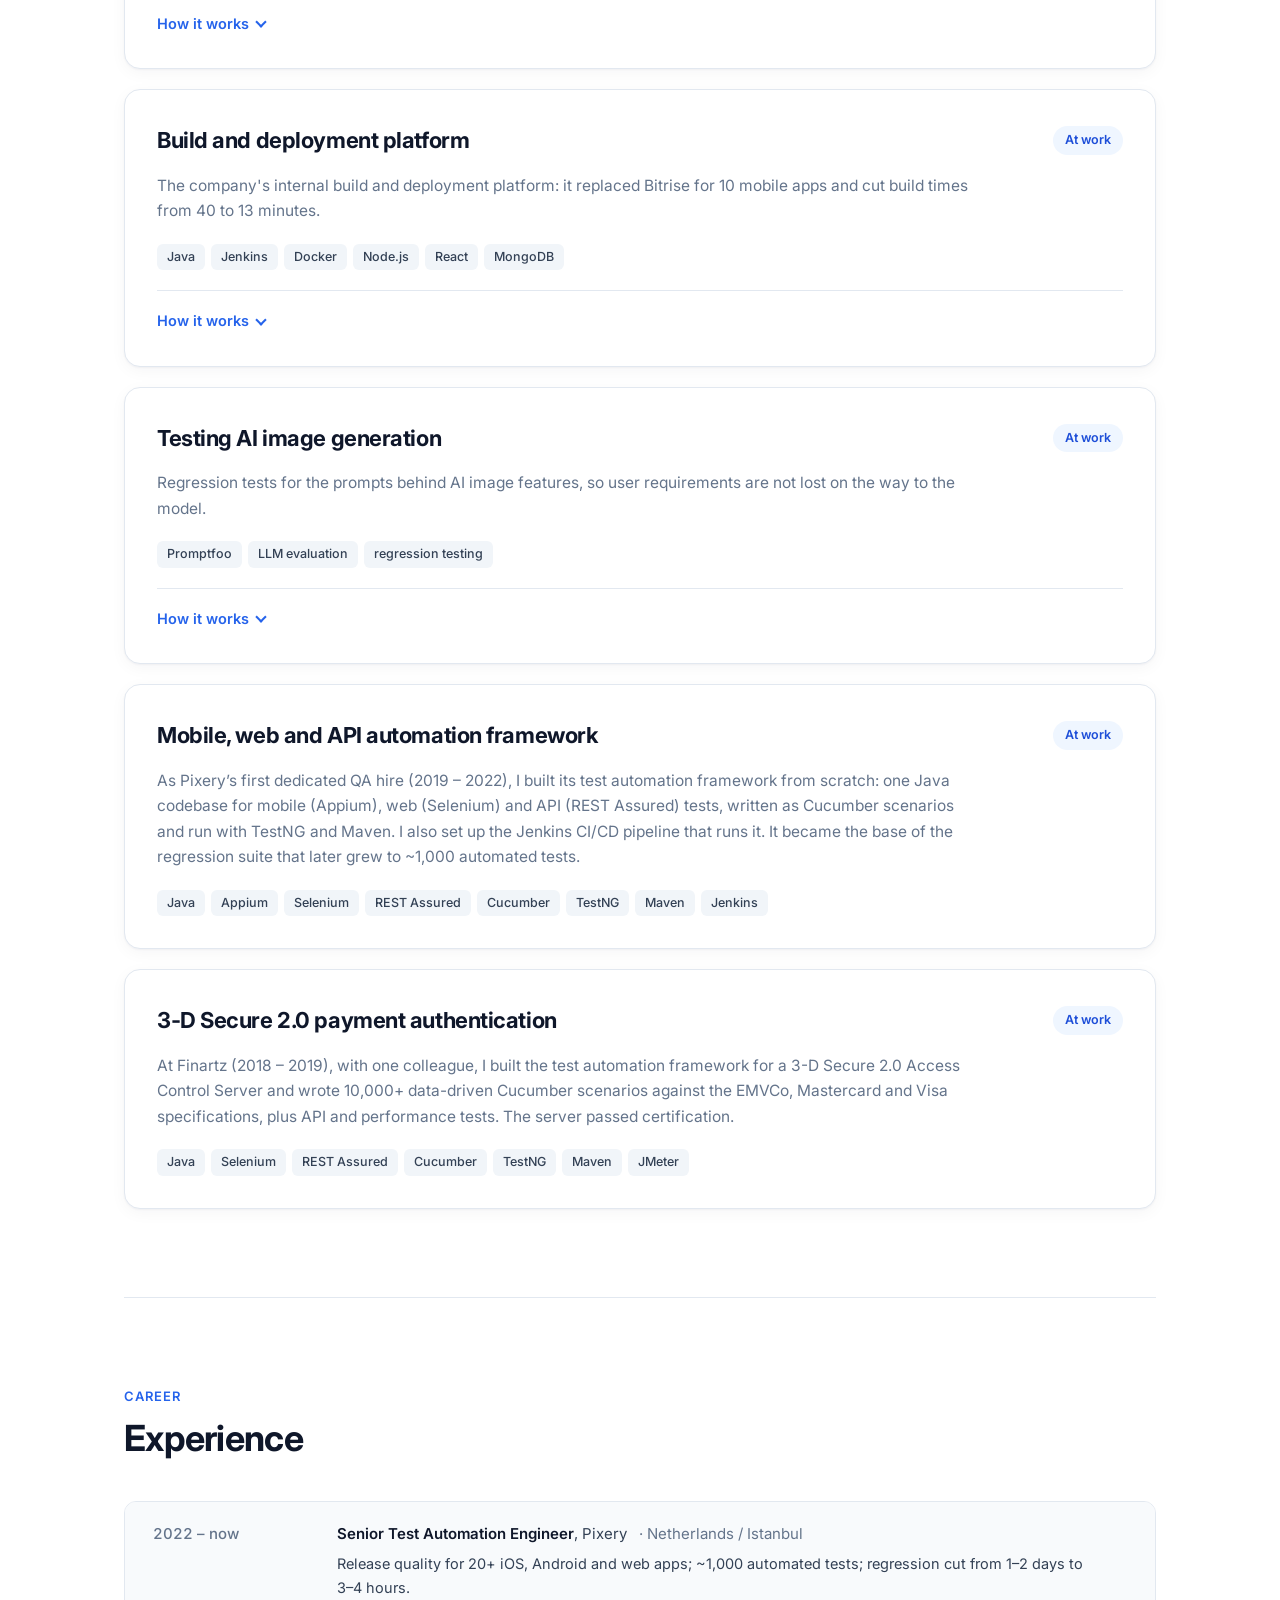
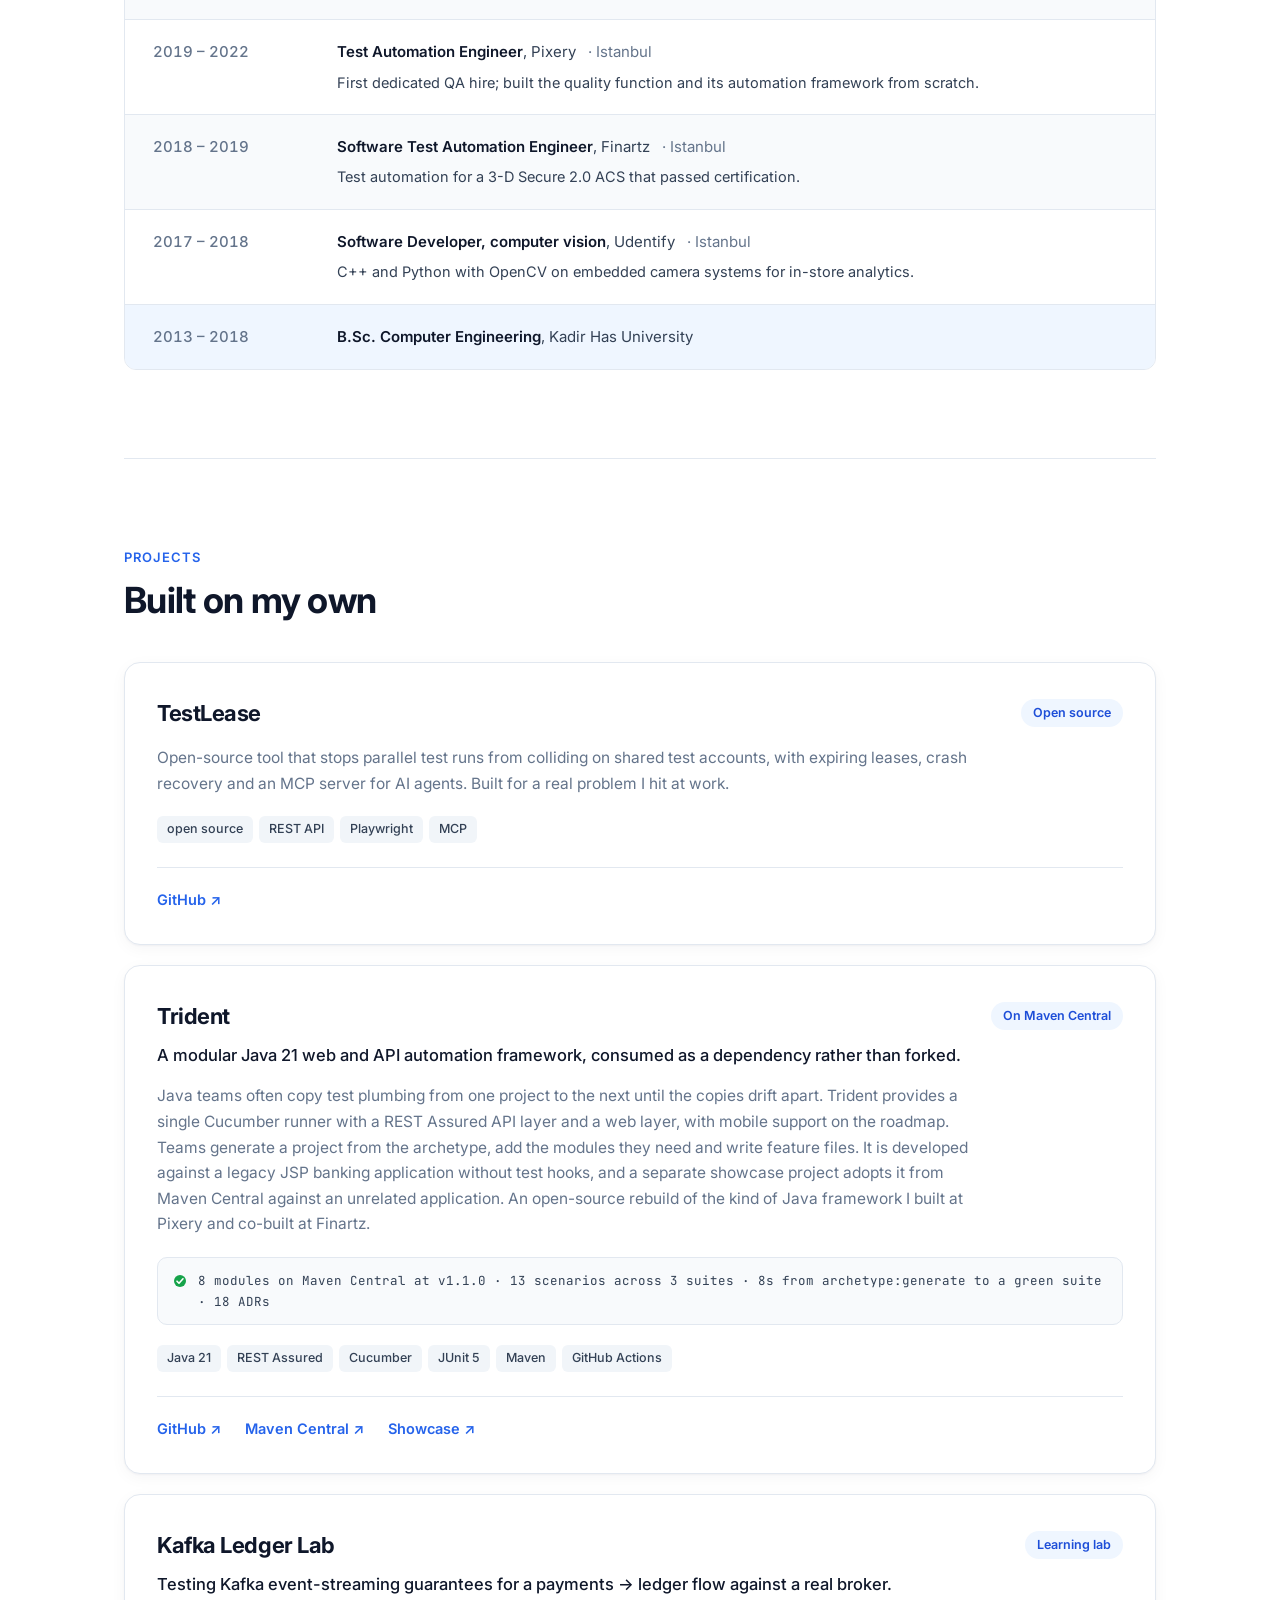
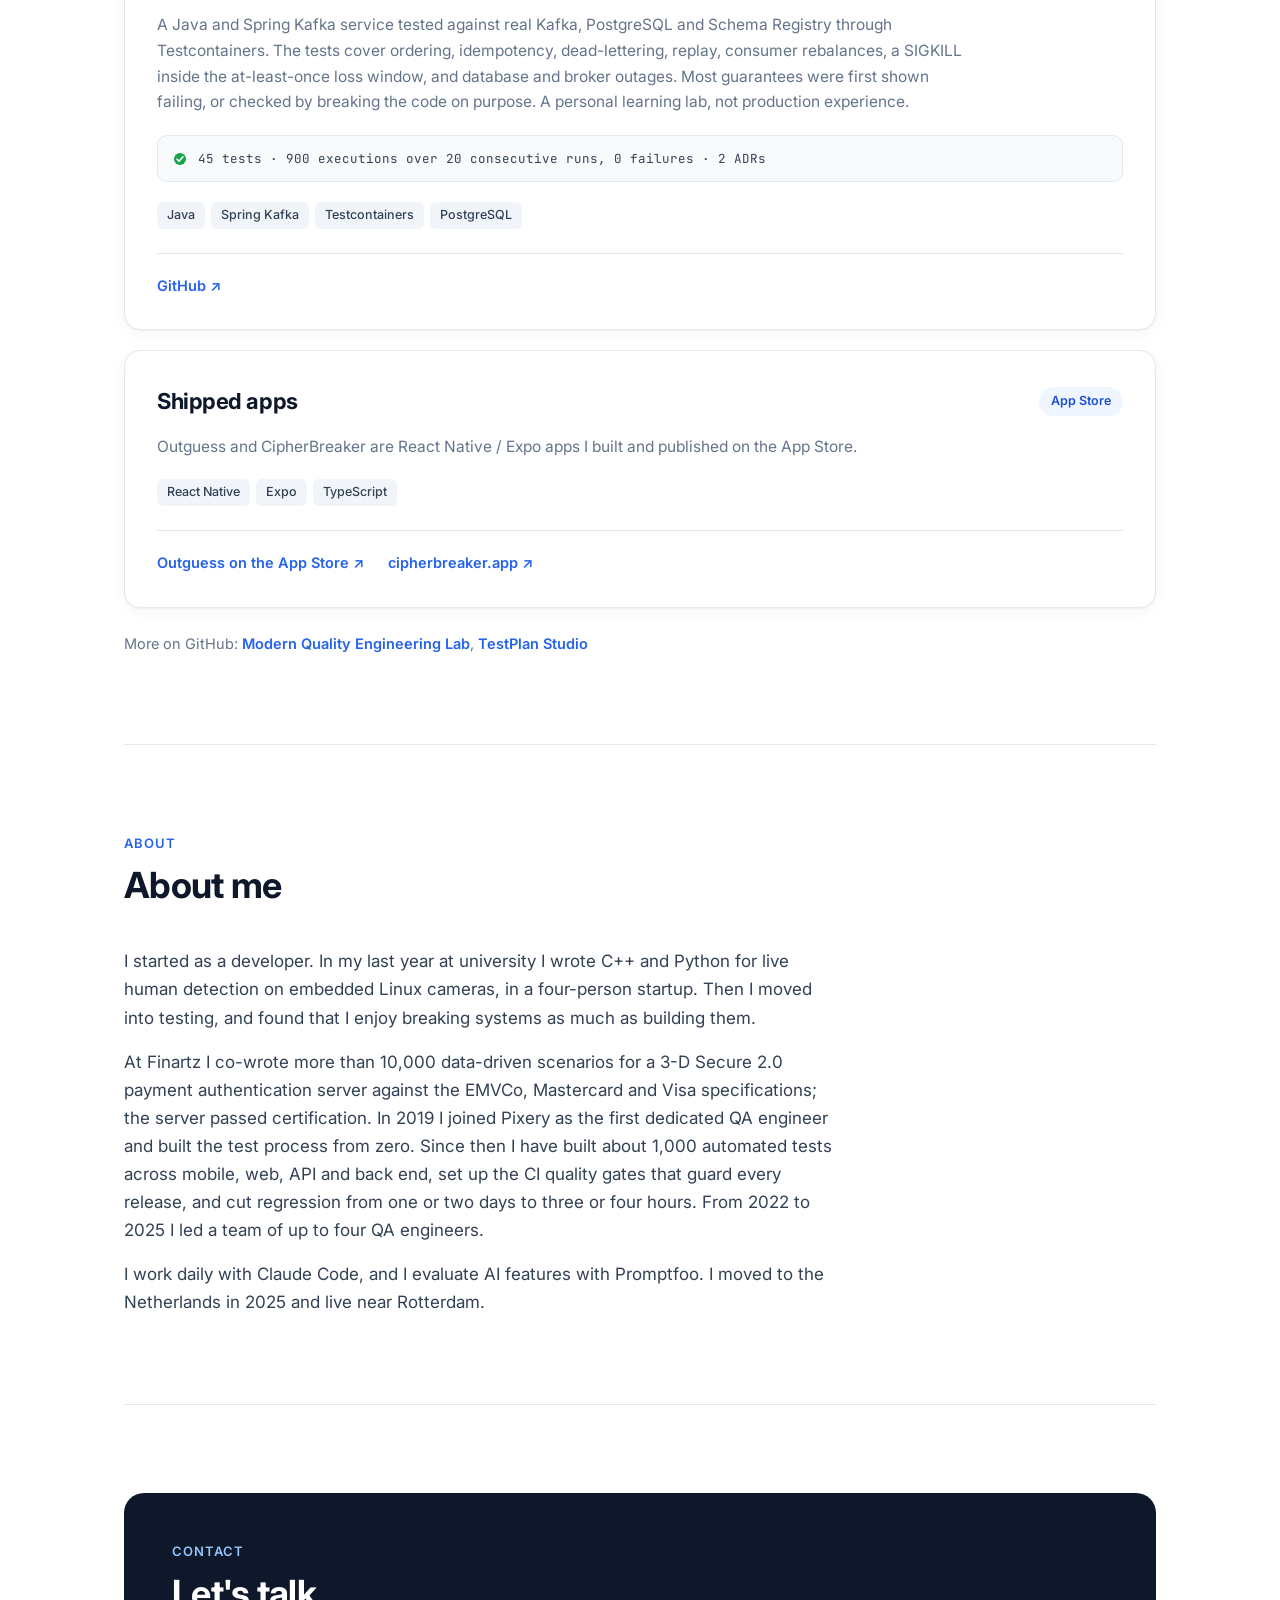
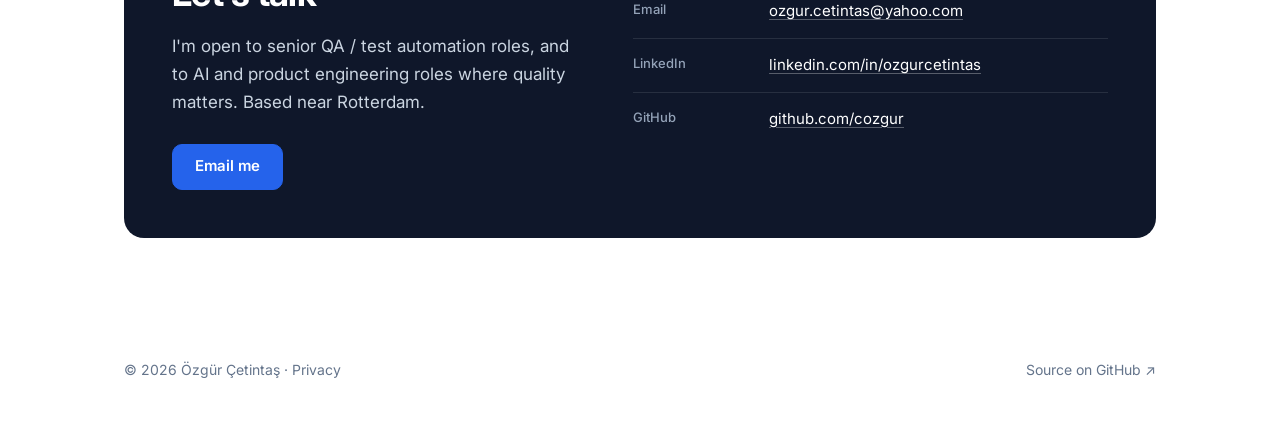
==== commit 13d430ae: "Finartz framework was co-built with one colleague Co-Authored-By: Claude Opus 5.5 <noreply@anthropic" ====
--- a/site/index.html
+++ b/site/index.html
@@ -249,8 +249,8 @@
               <span class="stamp">At work</span>
             </header>
             <p class="desc">
-              At Finartz (2018&nbsp;–&nbsp;2019), I built the test automation framework for a 3-D Secure 2.0 Access Control Server and, with one colleague,
-              wrote 10,000+ data-driven Cucumber scenarios against the EMVCo, Mastercard and Visa specifications, plus API and performance tests.
+              At Finartz (2018&nbsp;–&nbsp;2019), with one colleague, I built the test automation framework for a 3-D Secure 2.0 Access Control Server
+              and wrote 10,000+ data-driven Cucumber scenarios against the EMVCo, Mastercard and Visa specifications, plus API and performance tests.
               The server passed certification.
             </p>
             <ul class="badges" aria-label="Technologies">
@@ -334,7 +334,7 @@
               the roadmap. Teams generate a project from the archetype, add the modules they need and write feature files.
               It is developed against a legacy JSP banking application without test hooks, and a separate showcase
               project adopts it from Maven Central against an unrelated application. An open-source rebuild of the kind
-              of Java framework I built at Finartz and Pixery.
+              of Java framework I built at Pixery and co-built at Finartz.
             </p>
             <p class="facts" data-facts="trident">8 modules on Maven Central at v1.1.0 · 13 scenarios across 3 suites · 8s from archetype:generate to a green suite · 18 ADRs</p>
             <ul class="badges" aria-label="Technologies">
